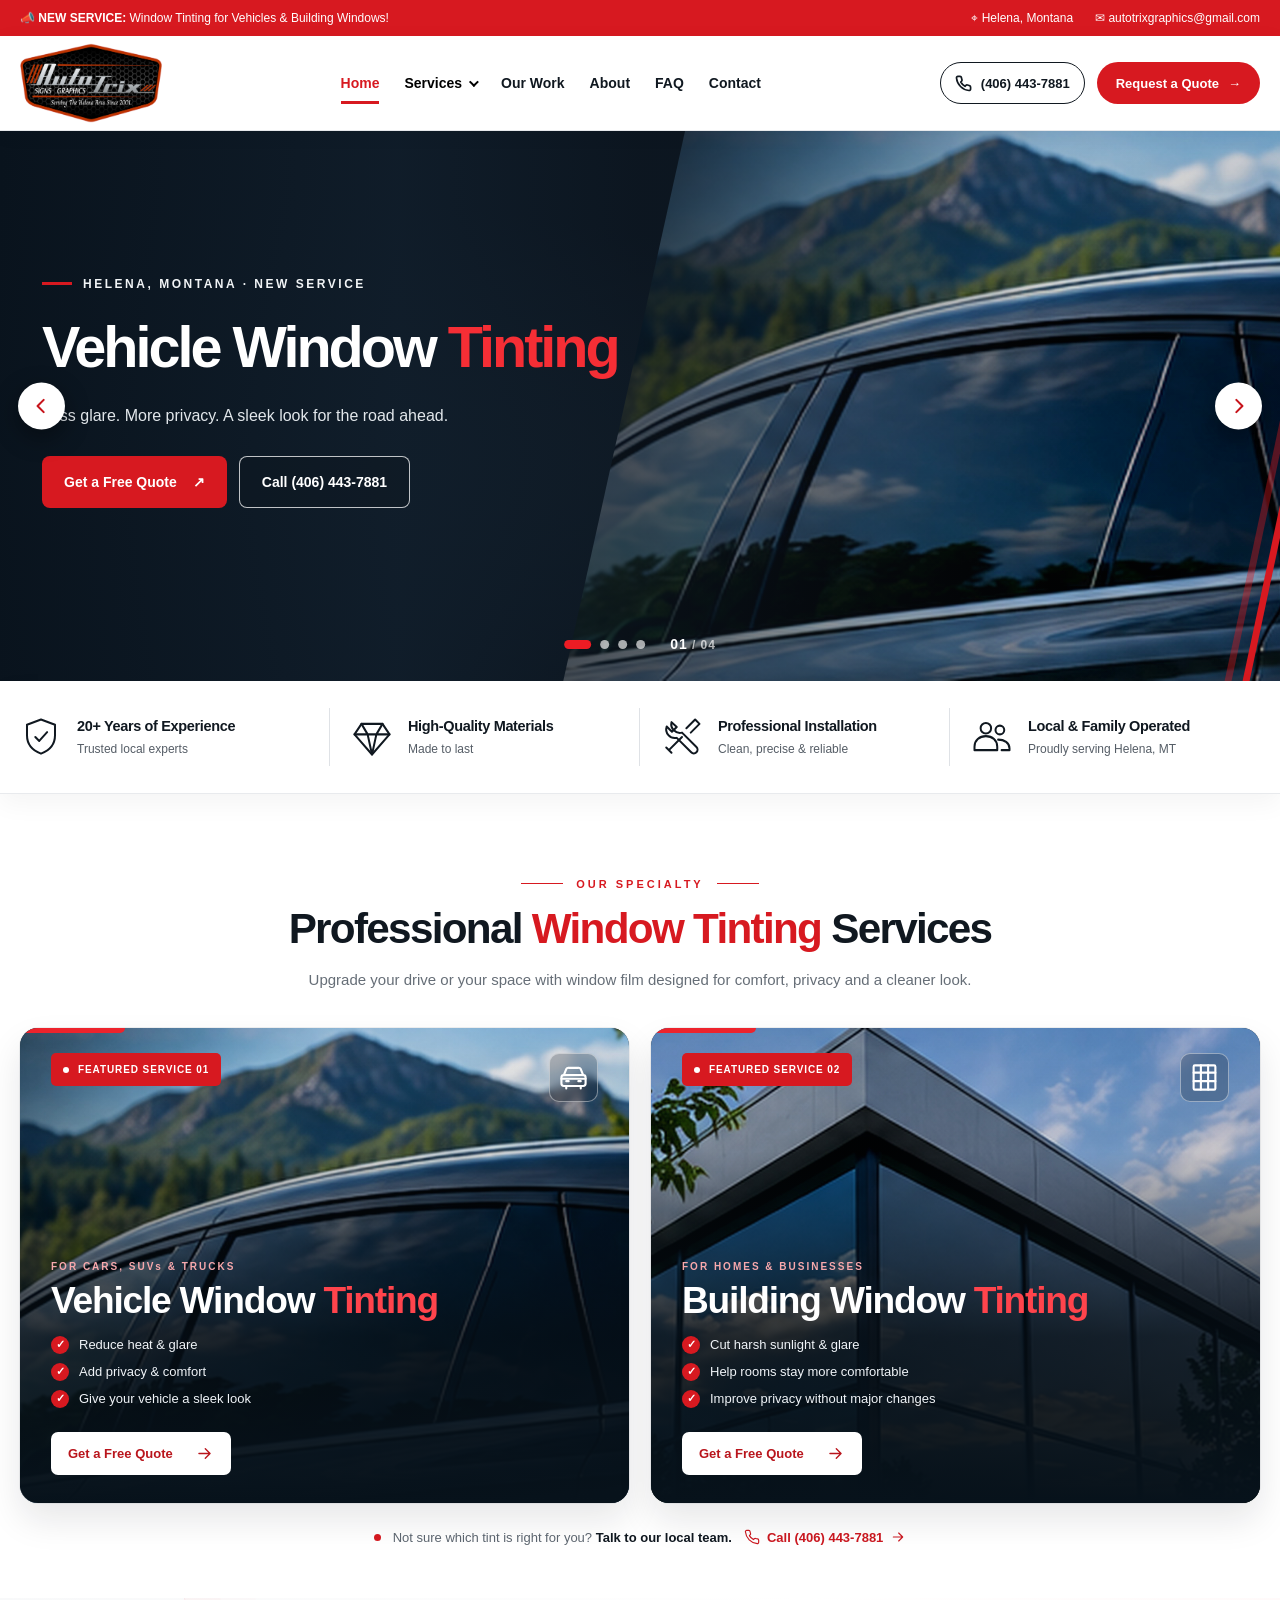
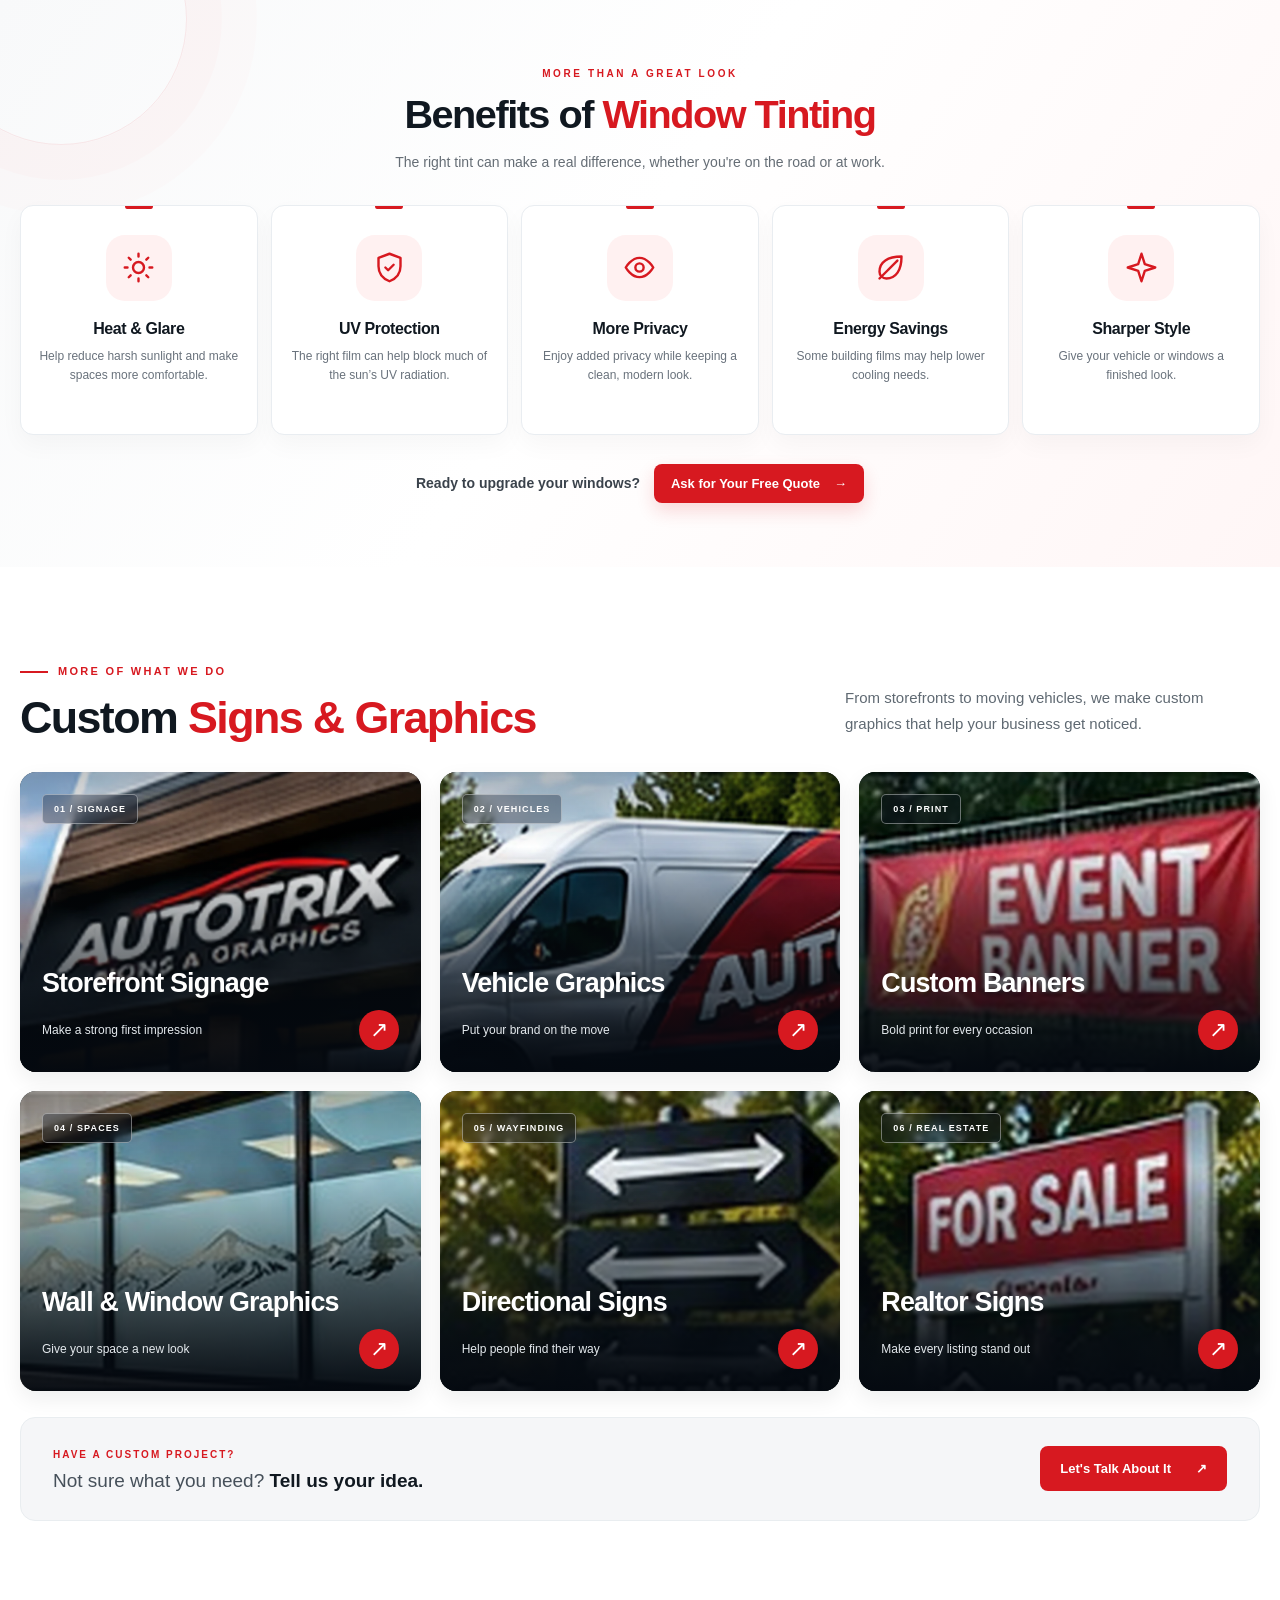
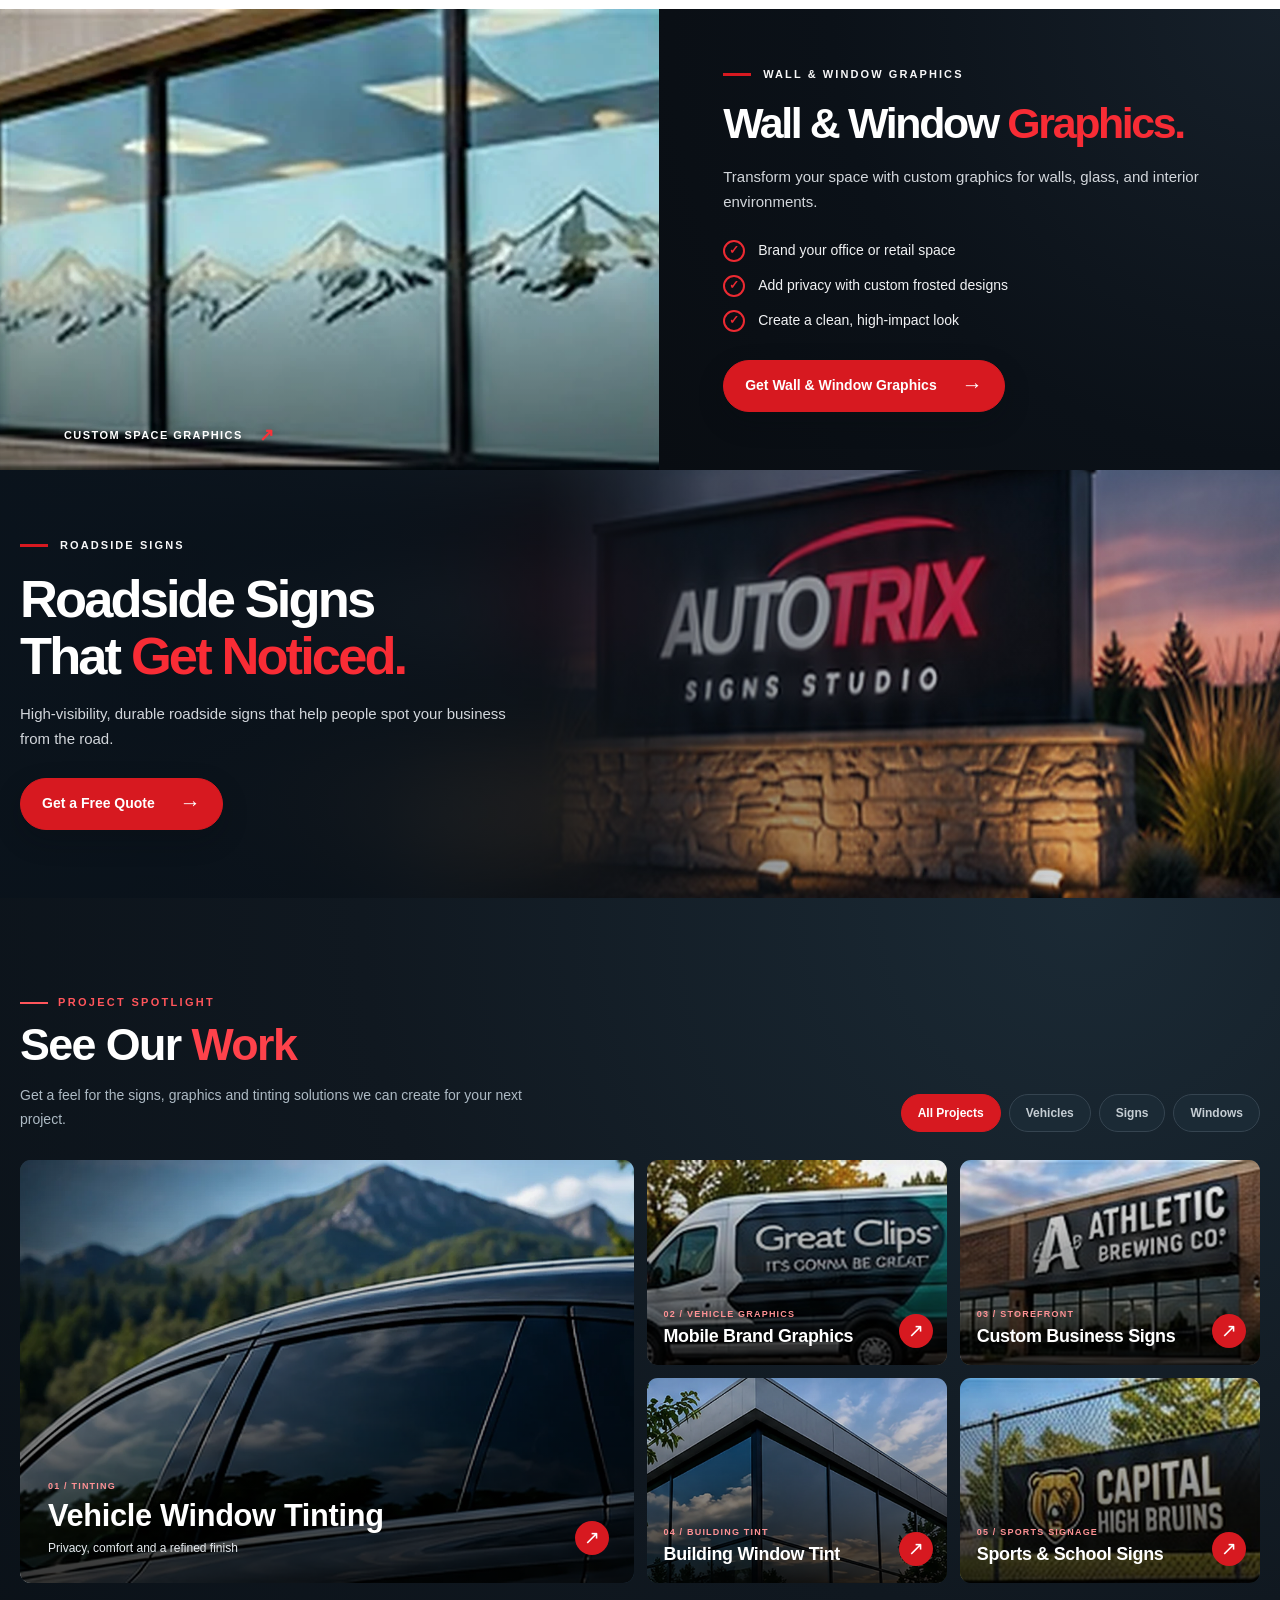
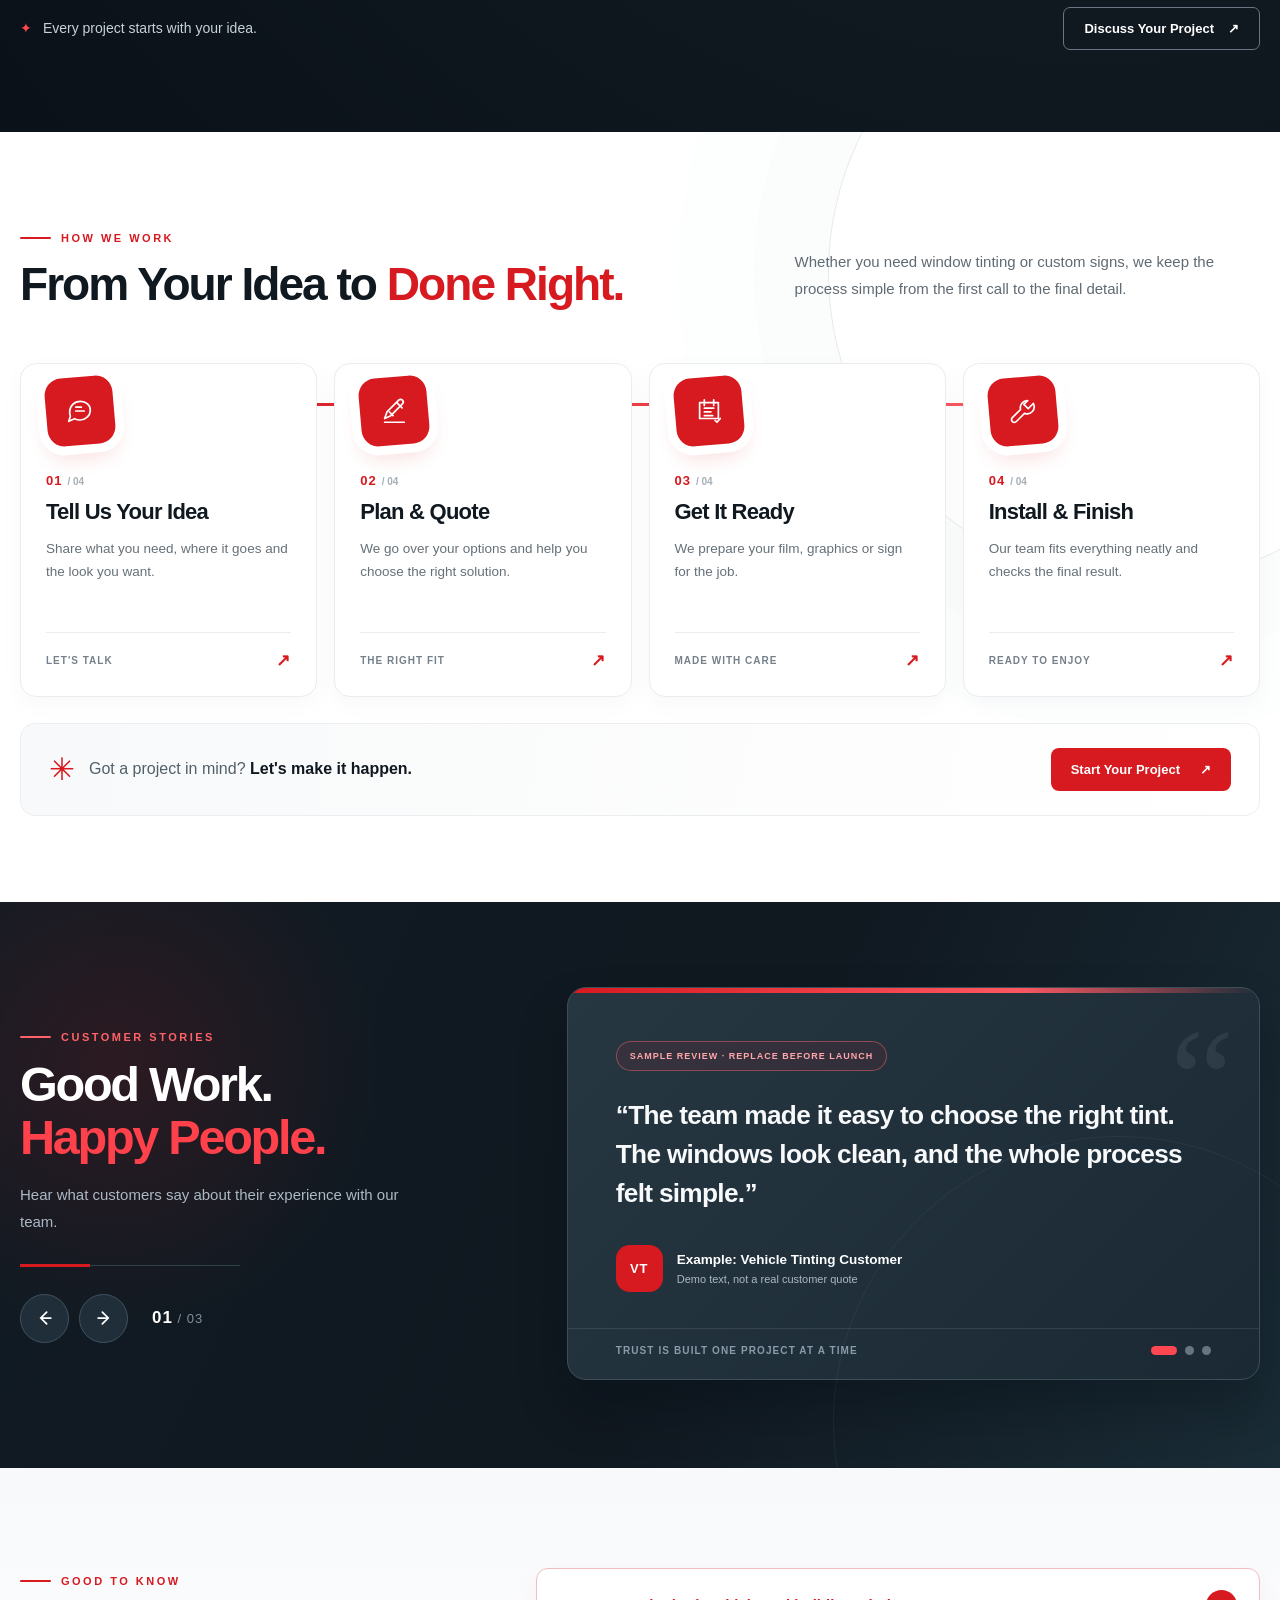
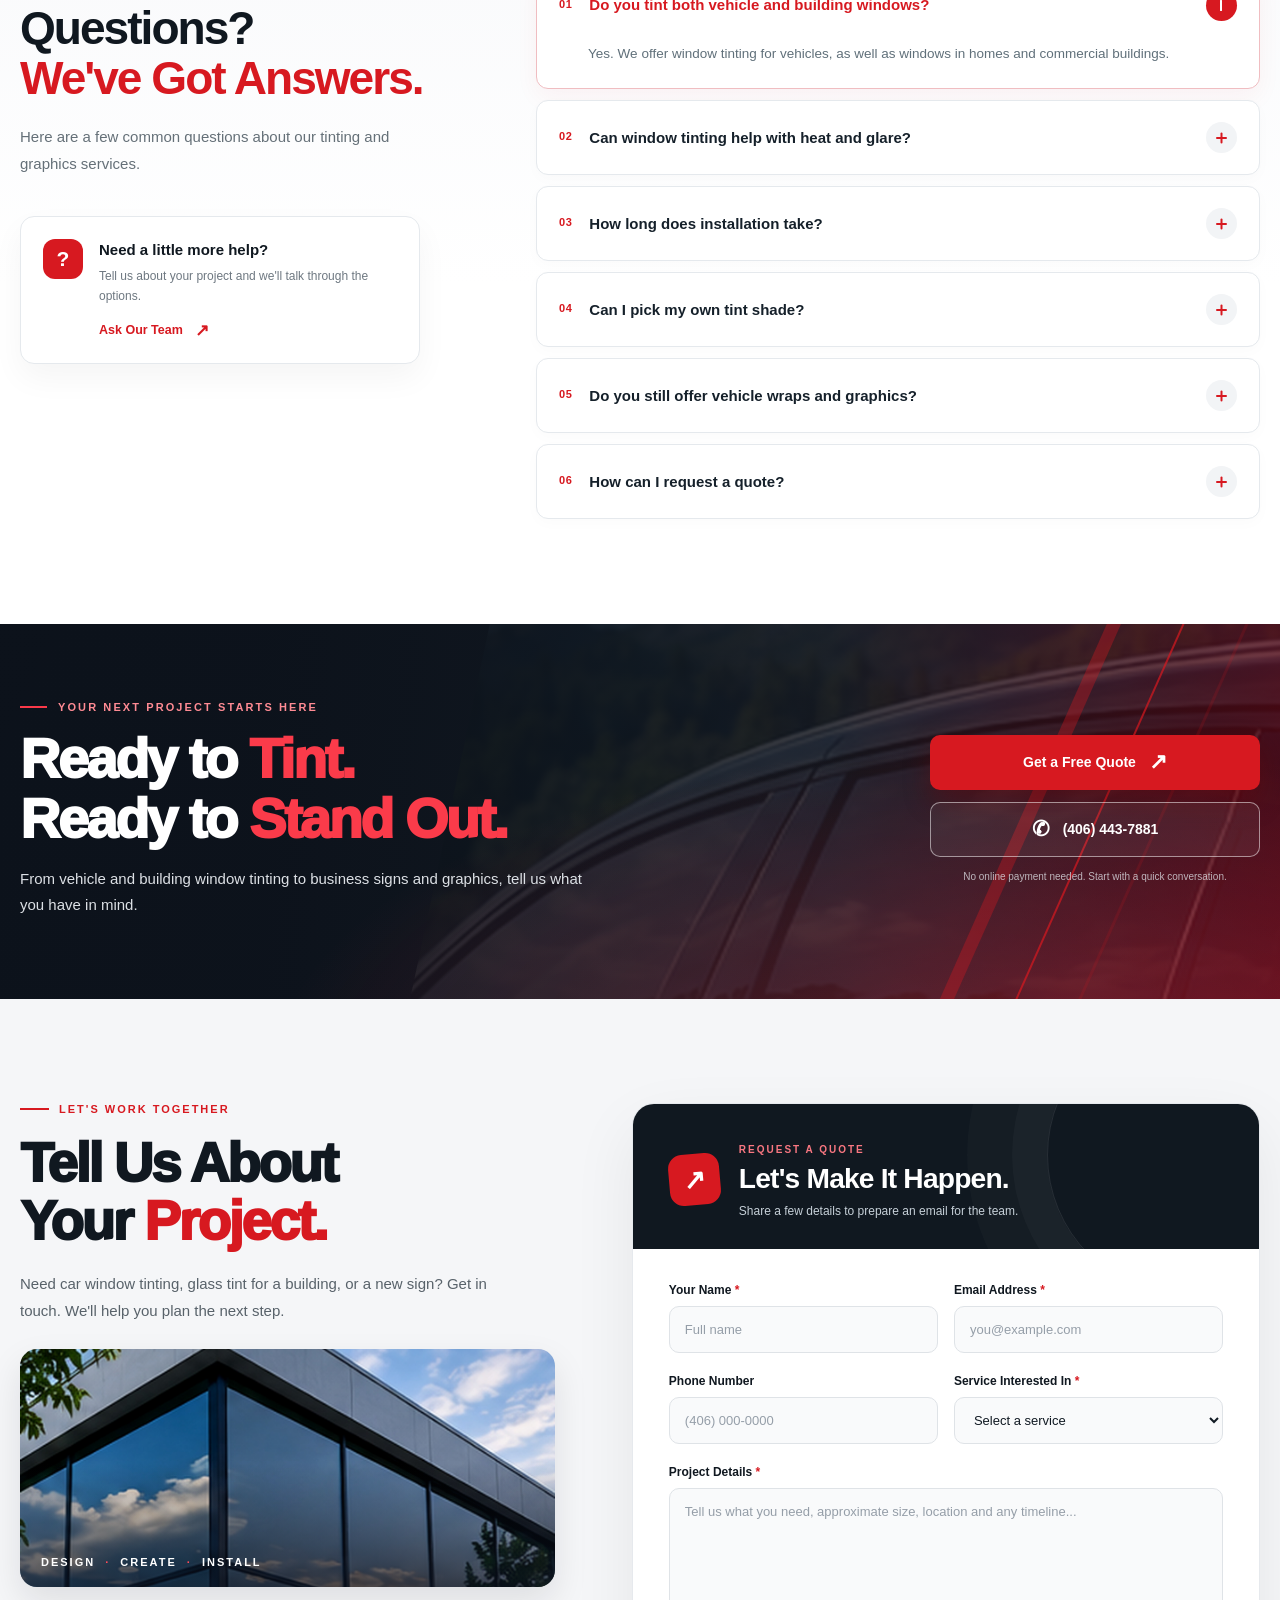
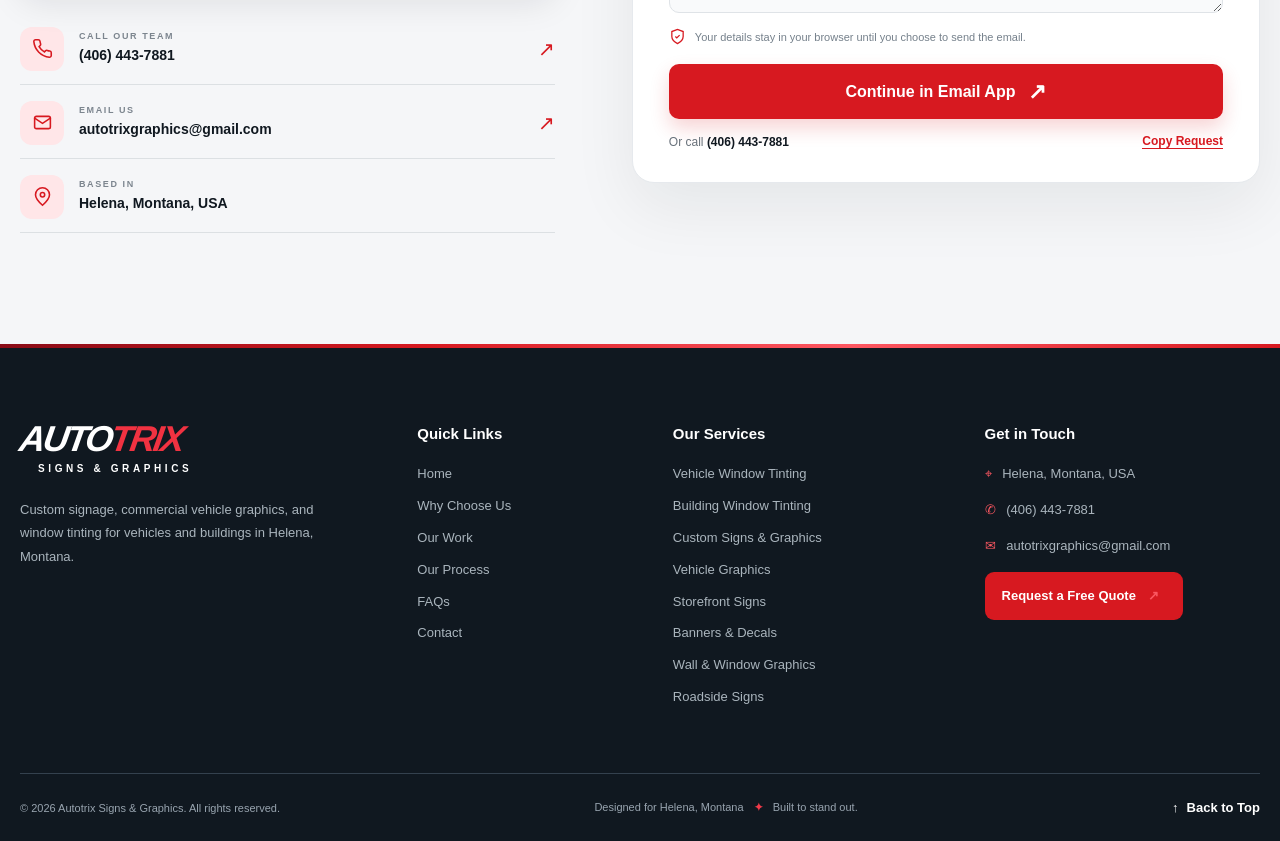
==== index.html @ c0dd153e "first commit" ====
<!doctype html>
<html lang="en">
<head>
  <meta charset="UTF-8" />
  <meta name="viewport" content="width=device-width, initial-scale=1.0" />
  <meta name="description" content="Autotrix Signs & Graphics: Window tinting, signs and vehicle graphics in Helena, Montana." />
  <title>Autotrix Signs & Graphics | Window Tinting & Signs</title>
  <link rel="stylesheet" href="style.css" />
  <script src="script.js" defer></script>
</head>
<body>
  <!-- STEP 1: Announcement bar -->
  <div class="atx-announcement">
    <div class="atx-container atx-announcement-inner">
      <p><span aria-hidden="true">📣</span> <strong>NEW SERVICE:</strong> Window Tinting for Vehicles & Building Windows!</p>
      <div class="atx-top-details">
        <span>⌖ Helena, Montana</span>
        <a href="mailto:autotrixgraphics@gmail.com">✉ autotrixgraphics@gmail.com</a>
      </div>
    </div>
  </div>

  <!-- STEP 1: Site header -->
  <header class="atx-header">
    <div class="atx-container atx-header-inner">
      <!-- <a class="atx-logo" href="#home" aria-label="Autotrix home"> -->
        <!-- Replace this text logo with the original logo image later -->
         <a class="atx-logo" href="#home" aria-label="Autotrix Signs & Graphics, home">
    <img
        class="atx-logo-img"
        src="assets/autotrix-original-logo.png"
        alt="Autotrix Signs & Graphics"
        width="760"
        height="429"
    />
</a>
        <!-- <span class="atx-logo-name">AUTO<span>TRIX</span></span>
        <span class="atx-logo-subtitle">SIGNS &amp; GRAPHICS</span> -->
      <!-- </a> -->

      <nav class="atx-nav" id="atx-nav" aria-label="Main navigation">
        <a class="atx-nav-link is-current" href="#home" aria-current="page">Home</a>

        <div class="atx-dropdown">
          <button class="atx-nav-link atx-services-toggle" type="button"
                  aria-expanded="false" aria-controls="atx-services-menu">
            Services <span class="atx-chevron" aria-hidden="true"></span>
          </button>
          <div class="atx-services-menu" id="atx-services-menu">
            <a href="#vehicle-tinting">Vehicle Window Tinting</a>
            <a href="#building-tinting">Building Window Tinting</a>
            <a href="#other-services">Signs &amp; Graphics</a>
            <a href="#wall-window-graphics">Wall &amp; Window Graphics</a>
            <a href="#roadside-signs">Roadside Signs</a>
          </div>
        </div>

        <a class="atx-nav-link" href="#work">Our Work</a>
        <a class="atx-nav-link" href="#about">About</a>
        <a class="atx-nav-link" href="#faq">FAQ</a>
        <a class="atx-nav-link" href="#contact">Contact</a>

        <a class="atx-mobile-quote" href="#contact">Request a Quote <span aria-hidden="true">→</span></a>
      </nav>

      <div class="atx-header-actions">
        <a class="atx-call" href="tel:+14064437881" aria-label="Call Autotrix at 406-443-7881">
          <svg width="17" height="17" viewBox="0 0 24 24" fill="none" stroke="currentColor" stroke-width="2.4" stroke-linecap="round" stroke-linejoin="round" aria-hidden="true"><path d="M22 16.9v3a2 2 0 0 1-2.2 2A19.7 19.7 0 0 1 2.1 4.2 2 2 0 0 1 4.1 2h3a2 2 0 0 1 2 1.7c.13.96.37 1.9.7 2.8a2 2 0 0 1-.45 2.11L8.1 9.9a16 16 0 0 0 6 6l1.3-1.25a2 2 0 0 1 2.1-.45c.9.33 1.84.57 2.8.7a2 2 0 0 1 1.7 2Z"/></svg>
          <span>(406) 443-7881</span>
        </a>
        <a class="atx-quote" href="#contact">Request a Quote <span aria-hidden="true">→</span></a>
        <button class="atx-menu-toggle" type="button" aria-label="Open menu"
                aria-controls="atx-nav" aria-expanded="false">
          <span></span><span></span><span></span>
        </button>
      </div>
    </div>
  </header>

  <main id="home">
  <!-- STEP 2: Paste this section INSIDE <main id="home"> in index.html. -->
  <section class="atx-hero" aria-roledescription="carousel" aria-label="Featured Autotrix services" tabindex="0">
    <div class="atx-hero-track">
      <!-- Slide 1: Vehicle Window Tinting -->
      <article class="atx-hero-slide is-active" aria-roledescription="slide" aria-label="1 of 4" data-slide="0">
        <div class="atx-hero-visual">
          <img src="assets/vehicle-tint.jpg" alt="" fetchpriority="high" />
        </div>
        <div class="atx-container atx-hero-inner">
          <div class="atx-hero-content">
            <span class="atx-hero-eyebrow"><span class="atx-hero-line"></span> HELENA, MONTANA · NEW SERVICE</span>
            <h1>Vehicle Window <span>Tinting</span></h1>
            <p>Less glare. More privacy. A sleek look for the road ahead.</p>
            <div class="atx-hero-actions">
              <a class="atx-hero-primary" href="#contact" data-quote-service="Vehicle Window Tinting">Get a Free Quote <span aria-hidden="true">↗</span></a>
              <a class="atx-hero-secondary" href="tel:+14064437881">Call (406) 443-7881</a>
            </div>
          </div>
        </div>
      </article>
  
      <!-- Slide 2: Building Window Tinting -->
      <article class="atx-hero-slide" aria-roledescription="slide" aria-label="2 of 4" data-slide="1" aria-hidden="true" inert>
        <div class="atx-hero-visual">
          <img src="assets/building-tint.jpg" alt="" loading="lazy" />
        </div>
        <div class="atx-container atx-hero-inner">
          <div class="atx-hero-content">
            <span class="atx-hero-eyebrow"><span class="atx-hero-line"></span> FOR HOMES &amp; BUSINESSES</span>
            <h2>Building Window <span>Tinting</span></h2>
            <p>Cut harsh sunlight, improve comfort and enjoy added privacy.</p>
            <div class="atx-hero-actions">
              <a class="atx-hero-primary" href="#contact" data-quote-service="Building Window Tinting">Get a Free Quote <span aria-hidden="true">↗</span></a>
              <a class="atx-hero-secondary" href="tel:+14064437881">Call (406) 443-7881</a>
            </div>
          </div>
        </div>
      </article>
  
      <!-- Slide 3: Storefront Signs -->
      <article class="atx-hero-slide" aria-roledescription="slide" aria-label="3 of 4" data-slide="2" aria-hidden="true" inert>
        <div class="atx-hero-visual">
          <img src="assets/storefront-signs.jpg" alt="" loading="lazy" />
        </div>
        <div class="atx-container atx-hero-inner">
          <div class="atx-hero-content">
            <span class="atx-hero-eyebrow"><span class="atx-hero-line"></span> CUSTOM BUSINESS SIGNAGE</span>
            <h2>Signs That <span>Get Noticed</span></h2>
            <p>Make your storefront stand out with signs made for your business.</p>
            <div class="atx-hero-actions">
              <a class="atx-hero-primary" href="#contact" data-quote-service="Storefront Signs">Get a Free Quote <span aria-hidden="true">↗</span></a>
              <a class="atx-hero-secondary" href="tel:+14064437881">Call (406) 443-7881</a>
            </div>
          </div>
        </div>
      </article>
  
      <!-- Slide 4: Commercial Vehicle Graphics -->
      <article class="atx-hero-slide" aria-roledescription="slide" aria-label="4 of 4" data-slide="3" aria-hidden="true" inert>
        <div class="atx-hero-visual">
          <img src="assets/vehicle-graphics.jpg" alt="" loading="lazy" />
        </div>
        <div class="atx-container atx-hero-inner">
          <div class="atx-hero-content">
            <span class="atx-hero-eyebrow"><span class="atx-hero-line"></span> COMMERCIAL GRAPHICS &amp; WRAPS</span>
            <h2>Your Brand <span>On the Move</span></h2>
            <p>Turn vans, trucks and business fleets into moving advertisements.</p>
            <div class="atx-hero-actions">
              <a class="atx-hero-primary" href="#contact" data-quote-service="Commercial Vehicle Graphics">Get a Free Quote <span aria-hidden="true">↗</span></a>
              <a class="atx-hero-secondary" href="tel:+14064437881">Call (406) 443-7881</a>
            </div>
          </div>
        </div>
      </article>
    </div>
  
    <!-- Carousel controls -->
    <button class="atx-hero-arrow atx-hero-prev" type="button" aria-label="Previous service">
      <svg viewBox="0 0 24 24" width="21" height="21" fill="none" stroke="currentColor" stroke-width="2.4" stroke-linecap="round" stroke-linejoin="round" aria-hidden="true"><path d="m14.5 5-7 7 7 7"/></svg>
    </button>
    <button class="atx-hero-arrow atx-hero-next" type="button" aria-label="Next service">
      <svg viewBox="0 0 24 24" width="21" height="21" fill="none" stroke="currentColor" stroke-width="2.4" stroke-linecap="round" stroke-linejoin="round" aria-hidden="true"><path d="m9.5 5 7 7-7 7"/></svg>
    </button>
  
    <div class="atx-hero-bottom">
      <div class="atx-hero-dots" aria-label="Choose carousel slide">
        <button class="is-active" type="button" data-dot="0" aria-label="Show vehicle tinting" aria-current="true"></button>
        <button type="button" data-dot="1" aria-label="Show building tinting"></button>
        <button type="button" data-dot="2" aria-label="Show storefront signs"></button>
        <button type="button" data-dot="3" aria-label="Show vehicle graphics"></button>
      </div>
      <span class="atx-hero-count"><strong data-hero-current>01</strong> <span>/ 04</span></span>
    </div>
    <span class="atx-visually-hidden" aria-live="polite" data-hero-announcement></span>
  </section>

  <!-- STEP 3: TRUST HIGHLIGHTS. Add directly AFTER the hero section, inside <main>. -->
  <section class="atx-trust" id="about" aria-label="Why choose Autotrix">
    <div class="atx-container">
      <div class="atx-trust-grid">
        <!-- Highlight 1 -->
        <div class="atx-trust-item">
          <div class="atx-trust-icon" aria-hidden="true">
            <svg viewBox="0 0 48 48" fill="none" stroke="currentColor" stroke-width="2.3" stroke-linecap="round" stroke-linejoin="round">
              <path d="M24 4 40 10v12c0 10.4-6.6 17.5-16 21C14.6 39.5 8 32.4 8 22V10L24 4Z"/>
              <path d="m17.5 24 4.5 4.5 9-10"/>
            </svg>
          </div>
          <div class="atx-trust-copy">
            <h2>20+ Years of Experience</h2>
            <p>Trusted local experts</p>
          </div>
        </div>
  
        <!-- Highlight 2 -->
        <div class="atx-trust-item">
          <div class="atx-trust-icon" aria-hidden="true">
            <svg viewBox="0 0 48 48" fill="none" stroke="currentColor" stroke-width="2.3" stroke-linecap="round" stroke-linejoin="round">
              <path d="M12 9h24l8 12-20 23L4 21l8-12Z"/>
              <path d="M4 21h40M12 9l7 12 5 23 5-23 7-12M19 21h10"/>
            </svg>
          </div>
          <div class="atx-trust-copy">
            <h2>High-Quality Materials</h2>
            <p>Made to last</p>
          </div>
        </div>
  
        <!-- Highlight 3 -->
        <div class="atx-trust-item">
          <div class="atx-trust-icon" aria-hidden="true">
            <svg viewBox="0 0 48 48" fill="none" stroke="currentColor" stroke-width="2.3" stroke-linecap="round" stroke-linejoin="round">
              <path d="M12 7a10 10 0 0 0 12 12l16.5 16.5a4.2 4.2 0 0 1-6 6L18 25A10 10 0 0 1 6.5 12l6 6 5.5-5.5-6-5.5Z"/>
              <path d="m9 39 15-15M29 14l10-10 5 5-10 10M6 36l6 6"/>
            </svg>
          </div>
          <div class="atx-trust-copy">
            <h2>Professional Installation</h2>
            <p>Clean, precise &amp; reliable</p>
          </div>
        </div>
  
        <!-- Highlight 4 -->
        <div class="atx-trust-item">
          <div class="atx-trust-icon" aria-hidden="true">
            <svg viewBox="0 0 48 48" fill="none" stroke="currentColor" stroke-width="2.3" stroke-linecap="round" stroke-linejoin="round">
              <circle cx="17" cy="14" r="6"/>
              <circle cx="33" cy="16" r="5"/>
              <path d="M4 39v-4c0-7.2 5.6-12 13-12s13 4.8 13 12v4H4ZM31 27c7 0 13 3.6 13 10v2h-9"/>
            </svg>
          </div>
          <div class="atx-trust-copy">
            <h2>Local &amp; Family Operated</h2>
            <p>Proudly serving Helena, MT</p>
          </div>
        </div>
      </div>
    </div>
  </section>
<!-- STEP 4: Featured Window Tinting Services. Place AFTER the trust section, inside <main>. -->
<section class="atx-tint-services" id="window-tinting" aria-labelledby="atx-tint-heading">
  <div class="atx-container">
    <div class="atx-tint-intro atx-reveal">
      <span class="atx-tint-kicker"><span></span> OUR SPECIALTY <span></span></span>
      <h2 id="atx-tint-heading">Professional <em>Window Tinting</em> Services</h2>
      <p>Upgrade your drive or your space with window film designed for comfort, privacy and a cleaner look.</p>
    </div>

    <div class="atx-tint-grid">
      <article class="atx-tint-card atx-reveal" id="vehicle-tinting" style="--atx-delay:100ms">
        <img class="atx-tint-card-image" src="assets/vehicle-tint.jpg" alt="Dark tinted side windows of a modern car" loading="lazy" width="1577" height="700">
        <div class="atx-tint-card-overlay" aria-hidden="true"></div>
        <div class="atx-tint-card-content">
          <div class="atx-tint-card-top"><span class="atx-tint-tag"><span class="atx-tag-dot"></span> FEATURED SERVICE 01</span><span class="atx-tint-card-symbol"><svg width="29" height="29" viewBox="0 0 24 24" fill="none" stroke="currentColor" stroke-width="1.75" stroke-linecap="round" stroke-linejoin="round" aria-hidden="true"><path d="m4 10 2-5a2 2 0 0 1 2-1h8a2 2 0 0 1 2 1l2 5"/><rect x="2" y="10" width="20" height="9" rx="2"/><path d="M6 19v2m12-2v2M2 13h20m-16 2h2m8 0h2"/></svg></span></div>
          <div class="atx-tint-card-bottom">
            <p class="atx-tint-card-label">FOR CARS, SUVs &amp; TRUCKS</p>
            <h3>Vehicle Window <span>Tinting</span></h3>
            <ul class="atx-tint-checks">
              <li>Reduce heat &amp; glare</li><li>Add privacy &amp; comfort</li><li>Give your vehicle a sleek look</li>
            </ul>
            <a class="atx-tint-card-button" href="#contact" data-quote-service="Vehicle Window Tinting">Get a Free Quote <svg width="19" height="19" viewBox="0 0 24 24" fill="none" stroke="currentColor" stroke-width="1.75" stroke-linecap="round" stroke-linejoin="round" aria-hidden="true"><path d="M5 12h14m-6-6 6 6-6 6"/></svg></a>
          </div>
        </div>
      </article>

      <article class="atx-tint-card atx-reveal" id="building-tinting" style="--atx-delay:220ms">
        <img class="atx-tint-card-image" src="assets/building-tint.jpg" alt="Modern office building with reflective tinted glass windows" loading="lazy" width="1200" height="849">
        <div class="atx-tint-card-overlay" aria-hidden="true"></div>
        <div class="atx-tint-card-content">
          <div class="atx-tint-card-top"><span class="atx-tint-tag"><span class="atx-tag-dot"></span> FEATURED SERVICE 02</span><span class="atx-tint-card-symbol"><svg width="29" height="29" viewBox="0 0 24 24" fill="none" stroke="currentColor" stroke-width="1.75" stroke-linecap="round" stroke-linejoin="round" aria-hidden="true"><rect x="3" y="2" width="18" height="20" rx="1"/><path d="M9 2v20M15 2v20M3 8h18M3 15h18"/></svg></span></div>
          <div class="atx-tint-card-bottom">
            <p class="atx-tint-card-label">FOR HOMES &amp; BUSINESSES</p>
            <h3>Building Window <span>Tinting</span></h3>
            <ul class="atx-tint-checks">
              <li>Cut harsh sunlight &amp; glare</li><li>Help rooms stay more comfortable</li><li>Improve privacy without major changes</li>
            </ul>
            <a class="atx-tint-card-button" href="#contact" data-quote-service="Building Window Tinting">Get a Free Quote <svg width="19" height="19" viewBox="0 0 24 24" fill="none" stroke="currentColor" stroke-width="1.75" stroke-linecap="round" stroke-linejoin="round" aria-hidden="true"><path d="M5 12h14m-6-6 6 6-6 6"/></svg></a>
          </div>
        </div>
      </article>
    </div>

    <div class="atx-tint-help atx-reveal" style="--atx-delay:180ms">
      <span class="atx-tint-help-dot" aria-hidden="true"></span>
      <p>Not sure which tint is right for you? <strong>Talk to our local team.</strong></p>
      <a href="tel:+14064437881"><svg width="16" height="16" viewBox="0 0 24 24" fill="none" stroke="currentColor" stroke-width="1.75" stroke-linecap="round" stroke-linejoin="round" aria-hidden="true"><path d="M22 16.9v3a2 2 0 0 1-2.2 2A19.7 19.7 0 0 1 2.1 4.2 2 2 0 0 1 4.1 2h3a2 2 0 0 1 2 1.7c.13.96.37 1.9.7 2.8a2 2 0 0 1-.45 2.11L8.1 9.9a16 16 0 0 0 6 6l1.3-1.25a2 2 0 0 1 2.1-.45c.9.33 1.84.57 2.8.7a2 2 0 0 1 1.7 2Z"/></svg> Call (406) 443-7881 <svg width="16" height="16" viewBox="0 0 24 24" fill="none" stroke="currentColor" stroke-width="1.75" stroke-linecap="round" stroke-linejoin="round" aria-hidden="true"><path d="M5 12h14m-6-6 6 6-6 6"/></svg></a>
    </div>
  </div>
</section>

<!-- STEP 5: Window Tinting Benefits. Place directly AFTER step 4. -->
<section class="atx-tint-benefits" id="tint-benefits" aria-labelledby="atx-benefits-heading">
  <div class="atx-container">
    <div class="atx-benefits-title atx-reveal">
      <p class="atx-benefits-kicker">MORE THAN A GREAT LOOK</p>
      <h2 id="atx-benefits-heading">Benefits of <span>Window Tinting</span></h2>
      <p>The right tint can make a real difference, whether you're on the road or at work.</p>
    </div>
    <div class="atx-benefits-grid">
      <article class="atx-benefit-card atx-reveal" style="--atx-delay:0ms">
        <div class="atx-benefit-icon"><svg width="33" height="33" viewBox="0 0 24 24" fill="none" stroke="currentColor" stroke-width="1.75" stroke-linecap="round" stroke-linejoin="round" aria-hidden="true"><circle cx="12" cy="12" r="4"/><path d="M12 2v2m0 16v2M4.9 4.9l1.4 1.4m11.4 11.4 1.4 1.4M2 12h2m16 0h2M4.9 19.1l1.4-1.4M17.7 6.3l1.4-1.4"/></svg></div>
        <h3>Heat & Glare</h3>
        <p>Help reduce harsh sunlight and make spaces more comfortable.</p>
      </article>
      <article class="atx-benefit-card atx-reveal" style="--atx-delay:85ms">
        <div class="atx-benefit-icon"><svg width="33" height="33" viewBox="0 0 24 24" fill="none" stroke="currentColor" stroke-width="1.75" stroke-linecap="round" stroke-linejoin="round" aria-hidden="true"><path d="M12 2 20 5v6c0 5.6-3.3 9-8 11-4.7-2-8-5.4-8-11V5l8-3Z"/><path d="m9 12 2 2 4-4"/></svg></div>
        <h3>UV Protection</h3>
        <p>The right film can help block much of the sun’s UV radiation.</p>
      </article>
      <article class="atx-benefit-card atx-reveal" style="--atx-delay:170ms">
        <div class="atx-benefit-icon"><svg width="33" height="33" viewBox="0 0 24 24" fill="none" stroke="currentColor" stroke-width="1.75" stroke-linecap="round" stroke-linejoin="round" aria-hidden="true"><path d="M2 12s4-7 10-7 10 7 10 7-4 7-10 7S2 12 2 12Z"/><circle cx="12" cy="12" r="3"/></svg></div>
        <h3>More Privacy</h3>
        <p>Enjoy added privacy while keeping a clean, modern look.</p>
      </article>
      <article class="atx-benefit-card atx-reveal" style="--atx-delay:255ms">
        <div class="atx-benefit-icon"><svg width="33" height="33" viewBox="0 0 24 24" fill="none" stroke="currentColor" stroke-width="1.75" stroke-linecap="round" stroke-linejoin="round" aria-hidden="true"><path d="M20 4C10 4 4 8 4 15a5 5 0 0 0 5 5c7 0 11-6 11-16Z"/><path d="M4 20 17 7"/></svg></div>
        <h3>Energy Savings</h3>
        <p>Some building films may help lower cooling needs.</p>
      </article>
      <article class="atx-benefit-card atx-reveal" style="--atx-delay:340ms">
        <div class="atx-benefit-icon"><svg width="33" height="33" viewBox="0 0 24 24" fill="none" stroke="currentColor" stroke-width="1.75" stroke-linecap="round" stroke-linejoin="round" aria-hidden="true"><path d="m12 2 2.4 7.6L22 12l-7.6 2.4L12 22l-2.4-7.6L2 12l7.6-2.4L12 2Z"/></svg></div>
        <h3>Sharper Style</h3>
        <p>Give your vehicle or windows a finished look.</p>
      </article>
    </div>
    <div class="atx-benefits-bottom atx-reveal">
      <p>Ready to upgrade your windows?</p>
      <a href="#contact" data-quote-service="Vehicle Window Tinting">Ask for Your Free Quote <span aria-hidden="true">→</span></a>
    </div>
  </div>
</section>
  <!-- STEP 6: Signs & Graphics services. Insert AFTER the Tinting Benefits section. -->
<section class="atx-graphics" id="other-services" aria-labelledby="atx-graphics-title">
  <div class="atx-container">
    <div class="atx-graphics-heading atx-enter">
      <div>
        <span class="atx-section-eyebrow"><span></span> MORE OF WHAT WE DO</span>
        <h2 id="atx-graphics-title">Custom <span>Signs &amp; Graphics</span></h2>
      </div>
      <p>From storefronts to moving vehicles, we make custom graphics that help your business get noticed.</p>
    </div>
    <div class="atx-graphics-grid">
      <a class="atx-graphics-card atx-enter" style="--atx-stagger:40ms" href="#contact" data-quote-service="Storefront Signs" aria-label="Ask for a quote for Storefront Signage">
        <img src="assets/storefront.webp" alt="Custom outdoor sign on a business storefront" loading="lazy" width="960" height="660">
        <span class="atx-graphics-shade" aria-hidden="true"></span>
        <span class="atx-graphics-index">01 / SIGNAGE</span>
        <span class="atx-graphics-content"><span class="atx-graphics-title">Storefront <strong>Signage</strong></span><span class="atx-graphics-bottom"><span>Make a strong first impression</span><span class="atx-graphics-arrow" aria-hidden="true">↗</span></span></span>
      </a>
      <a class="atx-graphics-card atx-enter" style="--atx-stagger:100ms" href="#contact" data-quote-service="Commercial Vehicle Graphics" aria-label="Ask for a quote for Commercial Vehicle Graphics">
        <img src="assets/commercial-van.webp" alt="Branded commercial van with bold vehicle graphics" loading="lazy" width="960" height="660">
        <span class="atx-graphics-shade" aria-hidden="true"></span>
        <span class="atx-graphics-index">02 / VEHICLES</span>
        <span class="atx-graphics-content"><span class="atx-graphics-title">Vehicle <strong>Graphics</strong></span><span class="atx-graphics-bottom"><span>Put your brand on the move</span><span class="atx-graphics-arrow" aria-hidden="true">↗</span></span></span>
      </a>
      <a class="atx-graphics-card atx-enter" style="--atx-stagger:160ms" href="#contact" data-quote-service="Custom Banners" aria-label="Ask for a quote for Custom Banners">
        <img src="assets/event-banner.webp" alt="Outdoor event banner mounted on a fence" loading="lazy" width="960" height="660">
        <span class="atx-graphics-shade" aria-hidden="true"></span>
        <span class="atx-graphics-index">03 / PRINT</span>
        <span class="atx-graphics-content"><span class="atx-graphics-title">Custom <strong>Banners</strong></span><span class="atx-graphics-bottom"><span>Bold print for every occasion</span><span class="atx-graphics-arrow" aria-hidden="true">↗</span></span></span>
      </a>
      <a class="atx-graphics-card atx-enter" style="--atx-stagger:40ms" href="#contact" data-quote-service="Wall &amp; Window Graphics" aria-label="Ask for a quote for Wall and Window Graphics">
        <img src="assets/glass-branding.webp" alt="Decorative mountain graphics applied to office glass" loading="lazy" width="960" height="660">
        <span class="atx-graphics-shade" aria-hidden="true"></span>
        <span class="atx-graphics-index">04 / SPACES</span>
        <span class="atx-graphics-content"><span class="atx-graphics-title">Wall &amp; Window <strong>Graphics</strong></span><span class="atx-graphics-bottom"><span>Give your space a new look</span><span class="atx-graphics-arrow" aria-hidden="true">↗</span></span></span>
      </a>
      <a class="atx-graphics-card atx-enter" style="--atx-stagger:100ms" href="#contact" data-quote-service="Directional Signs" aria-label="Ask for a quote for Directional Signs">
        <img src="assets/directional-sign.webp" alt="Outdoor directional sign with arrows" loading="lazy" width="960" height="660">
        <span class="atx-graphics-shade" aria-hidden="true"></span>
        <span class="atx-graphics-index">05 / WAYFINDING</span>
        <span class="atx-graphics-content"><span class="atx-graphics-title">Directional <strong>Signs</strong></span><span class="atx-graphics-bottom"><span>Help people find their way</span><span class="atx-graphics-arrow" aria-hidden="true">↗</span></span></span>
      </a>
      <a class="atx-graphics-card atx-enter" style="--atx-stagger:160ms" href="#contact" data-quote-service="Realtor Signs" aria-label="Ask for a quote for Realtor Signs">
        <img src="assets/realtor-sign.webp" alt="For sale sign beside a property" loading="lazy" width="960" height="660">
        <span class="atx-graphics-shade" aria-hidden="true"></span>
        <span class="atx-graphics-index">06 / REAL ESTATE</span>
        <span class="atx-graphics-content"><span class="atx-graphics-title">Realtor <strong>Signs</strong></span><span class="atx-graphics-bottom"><span>Make every listing stand out</span><span class="atx-graphics-arrow" aria-hidden="true">↗</span></span></span>
      </a>
    </div>
    <div class="atx-graphics-cta atx-enter">
      <div><span class="atx-graphics-cta-label">HAVE A CUSTOM PROJECT?</span><p>Not sure what you need? <strong>Tell us your idea.</strong></p></div>
      <a href="#contact" data-quote-service="Other Signage / Graphics" class="atx-graphics-cta-link">Let's Talk About It <span aria-hidden="true">↗</span></a>
    </div>
  </div>
</section>

<!-- NEW: Reference-style Wall & Window Graphics + Roadside Signs. Insert after Signs & Graphics grid. -->
<section class="atx-feature-wall" id="wall-window-graphics" aria-labelledby="atx-feature-wall-heading">
  <div class="atx-feature-wall-photo">
    <img src="assets/glass-branding.webp" alt="Office glass panels with decorative frosted window graphics" loading="lazy" width="960" height="660">
    <span class="atx-feature-photo-label">CUSTOM SPACE GRAPHICS <span aria-hidden="true">↗</span></span>
  </div>
  <div class="atx-feature-wall-panel">
    <div class="atx-feature-wall-copy atx-feature-reveal">
      <div class="atx-feature-eyebrow"><span></span> WALL &amp; WINDOW GRAPHICS</div>
      <h2 id="atx-feature-wall-heading">Wall &amp; Window <em>Graphics.</em></h2>
      <p class="atx-feature-lead">Transform your space with custom graphics for walls, glass, and interior environments.</p>
      <ul class="atx-feature-checks">
        <li><span aria-hidden="true">✓</span> Brand your office or retail space</li>
        <li><span aria-hidden="true">✓</span> Add privacy with custom frosted designs</li>
        <li><span aria-hidden="true">✓</span> Create a clean, high-impact look</li>
      </ul>
      <a href="#contact" class="atx-feature-btn" data-quote-service="Wall &amp; Window Graphics">Get Wall &amp; Window Graphics <span aria-hidden="true">→</span></a>
    </div>
  </div>
</section>

<section class="atx-feature-road" id="roadside-signs" aria-labelledby="atx-feature-road-heading">
  <div class="atx-feature-road-backdrop" aria-hidden="true"></div>
  <div class="atx-container atx-feature-road-inner">
    <div class="atx-feature-road-copy atx-feature-reveal">
      <div class="atx-feature-eyebrow"><span></span> ROADSIDE SIGNS</div>
      <h2 id="atx-feature-road-heading">Roadside Signs<br>That <em>Get Noticed.</em></h2>
      <p class="atx-feature-lead">High-visibility, durable roadside signs that help people spot your business from the road.</p>
      <a href="#contact" class="atx-feature-btn" data-quote-service="Roadside Signs">Get a Free Quote <span aria-hidden="true">→</span></a>
    </div>
  </div>
</section>

<!-- STEP 7: Portfolio gallery. Insert directly AFTER the services grid. -->
<section class="atx-portfolio" id="work" aria-labelledby="atx-portfolio-title">
  <div class="atx-container">
    <div class="atx-portfolio-head atx-enter">
      <div>
        <span class="atx-section-eyebrow"><span></span> PROJECT SPOTLIGHT</span>
        <h2 id="atx-portfolio-title">See Our <span>Work</span></h2>
        <p>Get a feel for the signs, graphics and tinting solutions we can create for your next project.</p>
      </div>
      <div class="atx-portfolio-filters" role="group" aria-label="Filter project examples">
        <button type="button" class="atx-filter is-selected" data-filter="all" aria-pressed="true">All Projects</button>
        <button type="button" class="atx-filter" data-filter="vehicles" aria-pressed="false">Vehicles</button>
        <button type="button" class="atx-filter" data-filter="signage" aria-pressed="false">Signs</button>
        <button type="button" class="atx-filter" data-filter="windows" aria-pressed="false">Windows</button>
      </div>
    </div>
    <div class="atx-portfolio-grid">
      <a class="atx-portfolio-card atx-portfolio-feature atx-enter" href="assets/gallery-tint.webp" data-gallery-open data-category="vehicles windows" data-name="Vehicle Window Tinting" data-type="TINTING / VEHICLES" style="--atx-stagger:60ms" aria-label="View example of vehicle window tinting larger">
        <img src="assets/gallery-tint.webp" alt="Close view of tinted windows on a dark SUV" loading="lazy" width="990" height="660">
        <span class="atx-portfolio-shade" aria-hidden="true"></span><span class="atx-portfolio-detail"><small>01 / TINTING</small><strong>Vehicle Window Tinting</strong><span>Privacy, comfort and a refined finish</span></span><span class="atx-portfolio-zoom" aria-hidden="true">↗</span>
      </a>
      <a class="atx-portfolio-card atx-enter" href="assets/gallery-van.webp" data-gallery-open data-category="vehicles" data-name="Commercial Vehicle Graphics" data-type="BRANDING / VEHICLES" style="--atx-stagger:100ms" aria-label="View commercial vehicle graphics example larger">
        <img src="assets/gallery-van.webp" alt="Commercial van with printed business branding" loading="lazy" width="990" height="660"><span class="atx-portfolio-shade" aria-hidden="true"></span><span class="atx-portfolio-detail"><small>02 / VEHICLE GRAPHICS</small><strong>Mobile Brand Graphics</strong></span><span class="atx-portfolio-zoom" aria-hidden="true">↗</span>
      </a>
      <a class="atx-portfolio-card atx-enter" href="assets/gallery-signshop.webp" data-gallery-open data-category="signage" data-name="Custom Storefront Signage" data-type="SIGNS / STOREFRONT" style="--atx-stagger:150ms" aria-label="View custom storefront signage example larger">
        <img src="assets/gallery-signshop.webp" alt="Exterior business sign fixed above a storefront" loading="lazy" width="990" height="660"><span class="atx-portfolio-shade" aria-hidden="true"></span><span class="atx-portfolio-detail"><small>03 / STOREFRONT</small><strong>Custom Business Signs</strong></span><span class="atx-portfolio-zoom" aria-hidden="true">↗</span>
      </a>
      <a class="atx-portfolio-card atx-enter" href="assets/gallery-building.webp" data-gallery-open data-category="windows" data-name="Building Window Tinting" data-type="TINTING / BUILDINGS" style="--atx-stagger:200ms" aria-label="View building window tinting example larger">
        <img src="assets/gallery-building.webp" alt="Commercial glass office building with tinted windows" loading="lazy" width="990" height="660"><span class="atx-portfolio-shade" aria-hidden="true"></span><span class="atx-portfolio-detail"><small>04 / BUILDING TINT</small><strong>Building Window Tint</strong></span><span class="atx-portfolio-zoom" aria-hidden="true">↗</span>
      </a>
      <a class="atx-portfolio-card atx-enter" href="assets/gallery-sports.webp" data-gallery-open data-category="signage" data-name="Sports & School Signs" data-type="SIGNS / SPORTS" style="--atx-stagger:250ms" aria-label="View outdoor business signage example larger">
        <img src="assets/gallery-sports.webp" alt="Custom printed school sports sign installed on outdoor fence" loading="lazy" width="990" height="660"><span class="atx-portfolio-shade" aria-hidden="true"></span><span class="atx-portfolio-detail"><small>05 / SPORTS SIGNAGE</small><strong>Sports &amp; School Signs</strong></span><span class="atx-portfolio-zoom" aria-hidden="true">↗</span>
      </a>
    </div>
    <div class="atx-portfolio-foot atx-enter">
      <p><span class="atx-portfolio-spark" aria-hidden="true">✦</span> Every project starts with your idea.</p>
      <a href="#contact" data-quote-service="Other Signage / Graphics">Discuss Your Project <span aria-hidden="true">↗</span></a>
    </div>
  </div>
</section>
<dialog class="atx-lightbox" id="atx-lightbox" aria-label="Project image preview">
  <div class="atx-lightbox-panel">
    <button type="button" class="atx-lightbox-close" data-lightbox-close aria-label="Close project preview">×</button>
    <div class="atx-lightbox-photo"><img data-lightbox-image src="" alt="" /></div>
    <div class="atx-lightbox-bottom"><div><small data-lightbox-type></small><h3 data-lightbox-title></h3></div><div class="atx-lightbox-actions"><button type="button" data-lightbox-prev aria-label="Previous project">←</button><button type="button" data-lightbox-next aria-label="Next project">→</button></div></div>
  </div>
</dialog>

<!-- STEP 8: OUR PROCESS / Place immediately after the Our Work gallery. -->
<section class="atx-process" id="process" aria-labelledby="atx-process-title">
  <div class="atx-container">
    <div class="atx-process-head atx-into-view">
      <div>
        <span class="atx-new-eyebrow"><i></i> HOW WE WORK</span>
        <h2 id="atx-process-title">From Your Idea to <span>Done Right.</span></h2>
      </div>
      <p>Whether you need window tinting or custom signs, we keep the process simple from the first call to the final detail.</p>
    </div>
    <div class="atx-process-steps" aria-label="Our four-step process">
      <div class="atx-process-progress" aria-hidden="true"><span></span></div>
      <article class="atx-process-card atx-into-view" style="--atx-new-delay:0ms">
        <div class="atx-process-medal"><svg viewBox="0 0 32 32" fill="none" stroke="currentColor" stroke-width="1.8" stroke-linecap="round" stroke-linejoin="round" aria-hidden="true"><path d="M27 15.1a10.8 10.8 0 0 1-11 10.5 12.5 12.5 0 0 1-5.8-1.4L4 27l1.7-5.5A10.3 10.3 0 0 1 5 17c0-6.4 5-11.2 11.4-11.2 6.1 0 10.6 4.1 10.6 9.3Z"/><path d="M11.5 16h9m-9-4.2h6"/></svg></div>
        <div class="atx-process-number">01 <span>/ 04</span></div>
        <h3>Tell Us Your Idea</h3>
        <p>Share what you need, where it goes and the look you want.</p>
        <span class="atx-process-mini">LET'S TALK <span aria-hidden="true">↗</span></span>
      </article>
      <article class="atx-process-card atx-into-view" style="--atx-new-delay:90ms">
        <div class="atx-process-medal"><svg viewBox="0 0 32 32" fill="none" stroke="currentColor" stroke-width="1.8" stroke-linecap="round" stroke-linejoin="round" aria-hidden="true"><path d="m6 24 2.5-7L21 4.5a2.8 2.8 0 0 1 4 4L12.6 21 6 24Z"/><path d="m19 7 5.6 5.6M6 28h21M11 17l4 4"/></svg></div>
        <div class="atx-process-number">02 <span>/ 04</span></div>
        <h3>Plan &amp; Quote</h3>
        <p>We go over your options and help you choose the right solution.</p>
        <span class="atx-process-mini">THE RIGHT FIT <span aria-hidden="true">↗</span></span>
      </article>
      <article class="atx-process-card atx-into-view" style="--atx-new-delay:180ms">
        <div class="atx-process-medal"><svg viewBox="0 0 32 32" fill="none" stroke="currentColor" stroke-width="1.8" stroke-linecap="round" stroke-linejoin="round" aria-hidden="true"><path d="M6 7h20v17H6zM11 4v6M21 4v6M11 13h10M11 17h7M11 21h9"/><path d="m22.5 26 2 2 3.5-4"/></svg></div>
        <div class="atx-process-number">03 <span>/ 04</span></div>
        <h3>Get It Ready</h3>
        <p>We prepare your film, graphics or sign for the job.</p>
        <span class="atx-process-mini">MADE WITH CARE <span aria-hidden="true">↗</span></span>
      </article>
      <article class="atx-process-card atx-into-view" style="--atx-new-delay:270ms">
        <div class="atx-process-medal"><svg viewBox="0 0 32 32" fill="none" stroke="currentColor" stroke-width="1.8" stroke-linecap="round" stroke-linejoin="round" aria-hidden="true"><path d="M21 5a7.5 7.5 0 0 0-7.6 9.4L4.6 23a3 3 0 1 0 4.3 4.2l8.7-8.7A7.5 7.5 0 0 0 27 8l-5.5 5.5-4.6-4.6L21 5Z"/></svg></div>
        <div class="atx-process-number">04 <span>/ 04</span></div>
        <h3>Install &amp; Finish</h3>
        <p>Our team fits everything neatly and checks the final result.</p>
        <span class="atx-process-mini">READY TO ENJOY <span aria-hidden="true">↗</span></span>
      </article>
    </div>
    <div class="atx-process-action atx-into-view">
      <div><span class="atx-process-action-mark" aria-hidden="true">✳</span><p>Got a project in mind? <strong>Let's make it happen.</strong></p></div>
      <a href="#contact" data-quote-service="Other Signage / Graphics" class="atx-process-btn">Start Your Project <span aria-hidden="true">↗</span></a>
    </div>
  </div>
</section>

<!-- STEP 9: TESTIMONIAL SLIDER. Demo reviews are marked as samples; replace with verified reviews. -->
<section class="atx-reviews" id="reviews" aria-labelledby="atx-reviews-title">
  <div class="atx-container atx-reviews-layout">
    <div class="atx-reviews-intro atx-into-view">
      <span class="atx-new-eyebrow"><i></i> CUSTOMER STORIES</span>
      <h2 id="atx-reviews-title">Good Work.<br><span>Happy People.</span></h2>
      <p>Hear what customers say about their experience with our team.</p>
      <div class="atx-reviews-rule" aria-hidden="true"><span></span></div>
      <div class="atx-reviews-nav" role="group" aria-label="Testimonial controls">
        <button class="atx-review-prev" type="button" aria-label="Previous sample review"><svg viewBox="0 0 24 24" width="20" height="20" fill="none" stroke="currentColor" stroke-width="2.1" stroke-linecap="round" aria-hidden="true"><path d="m14 5-7 7 7 7M7 12h12"/></svg></button>
        <button class="atx-review-next" type="button" aria-label="Next sample review"><svg viewBox="0 0 24 24" width="20" height="20" fill="none" stroke="currentColor" stroke-width="2.1" stroke-linecap="round" aria-hidden="true"><path d="m10 5 7 7-7 7M17 12H5"/></svg></button>
        <span class="atx-review-count"><strong data-review-count>01</strong> / 03</span>
      </div>
    </div>
    <div class="atx-review-showcase atx-into-view" aria-roledescription="carousel" aria-label="Sample testimonial carousel" tabindex="0">
      <span class="atx-review-decor" aria-hidden="true">“</span>
      <div class="atx-review-window">
        <div class="atx-review-track">
          <article class="atx-review-slide is-active" aria-roledescription="slide" aria-label="1 of 3: sample vehicle tinting feedback">
            <span class="atx-review-sample">SAMPLE REVIEW · REPLACE BEFORE LAUNCH</span>
            <div class="atx-review-quote">“The team made it easy to choose the right tint. The windows look clean, and the whole process felt simple.”</div>
            <div class="atx-review-author"><span class="atx-review-avatar" aria-hidden="true">VT</span><div><strong>Example: Vehicle Tinting Customer</strong><small>Demo text, not a real customer quote</small></div></div>
          </article>
          <article class="atx-review-slide" aria-roledescription="slide" aria-label="2 of 3: sample storefront sign feedback" aria-hidden="true" inert>
            <span class="atx-review-sample">SAMPLE REVIEW · REPLACE BEFORE LAUNCH</span>
            <div class="atx-review-quote">“We wanted a sign that people could spot from the street. The new storefront design looks sharp and easy to read.”</div>
            <div class="atx-review-author"><span class="atx-review-avatar" aria-hidden="true">SS</span><div><strong>Example: Storefront Sign Customer</strong><small>Demo text, not a real customer quote</small></div></div>
          </article>
          <article class="atx-review-slide" aria-roledescription="slide" aria-label="3 of 3: sample business graphics feedback" aria-hidden="true" inert>
            <span class="atx-review-sample">SAMPLE REVIEW · REPLACE BEFORE LAUNCH</span>
            <div class="atx-review-quote">“Our work van now has the look we wanted. The graphics are bold, and our business name is easy to spot.”</div>
            <div class="atx-review-author"><span class="atx-review-avatar" aria-hidden="true">VG</span><div><strong>Example: Vehicle Graphics Customer</strong><small>Demo text, not a real customer quote</small></div></div>
          </article>
        </div>
      </div>
      <div class="atx-review-bottom"><span>TRUST IS BUILT ONE PROJECT AT A TIME</span><div class="atx-review-dots" aria-label="Select a sample review"><button type="button" class="is-active" data-review-dot="0" aria-current="true" aria-label="Show sample review 1"></button><button type="button" data-review-dot="1" aria-label="Show sample review 2"></button><button type="button" data-review-dot="2" aria-label="Show sample review 3"></button></div></div>
      <span class="atx-visually-hidden" aria-live="polite" data-review-live></span>
    </div>
  </div>
</section>

<!-- STEP 10: FAQ accordion. Insert directly AFTER Reviews. -->
<section class="atx-faq" id="faq" aria-labelledby="atx-faq-title">
  <div class="atx-container atx-faq-layout">
    <div class="atx-faq-intro atx-into-view">
      <span class="atx-new-eyebrow"><i></i> GOOD TO KNOW</span>
      <h2 id="atx-faq-title">Questions?<br><span>We've Got Answers.</span></h2>
      <p>Here are a few common questions about our tinting and graphics services.</p>
      <div class="atx-faq-help"><span class="atx-faq-help-icon" aria-hidden="true">?</span><div><strong>Need a little more help?</strong><p>Tell us about your project and we'll talk through the options.</p><a href="mailto:autotrixgraphics@gmail.com?subject=Question%20for%20Autotrix">Ask Our Team <span aria-hidden="true">↗</span></a></div></div>
    </div>
    <div class="atx-faq-questions atx-into-view">
      <div class="atx-faq-item is-open">
        <h3><button type="button" class="atx-faq-trigger" id="atx-faq-q1" aria-expanded="true" aria-controls="atx-faq-a1"><span><small>01</small> Do you tint both vehicle and building windows?</span><span class="atx-faq-plus" aria-hidden="true"></span></button></h3>
        <div class="atx-faq-panel" id="atx-faq-a1" role="region" aria-labelledby="atx-faq-q1"><div class="atx-faq-panel-inner"><p>Yes. We offer window tinting for vehicles, as well as windows in homes and commercial buildings.</p></div></div>
      </div>
      <div class="atx-faq-item">
        <h3><button type="button" class="atx-faq-trigger" id="atx-faq-q2" aria-expanded="false" aria-controls="atx-faq-a2"><span><small>02</small> Can window tinting help with heat and glare?</span><span class="atx-faq-plus" aria-hidden="true"></span></button></h3>
        <div class="atx-faq-panel" id="atx-faq-a2" role="region" aria-labelledby="atx-faq-q2" aria-hidden="true" inert><div class="atx-faq-panel-inner"><p>Many window films can reduce glare and solar heat. The exact result depends on the film, the glass and where it's installed. Ask us which option fits your space or vehicle.</p></div></div>
      </div>
      <div class="atx-faq-item">
        <h3><button type="button" class="atx-faq-trigger" id="atx-faq-q3" aria-expanded="false" aria-controls="atx-faq-a3"><span><small>03</small> How long does installation take?</span><span class="atx-faq-plus" aria-hidden="true"></span></button></h3>
        <div class="atx-faq-panel" id="atx-faq-a3" role="region" aria-labelledby="atx-faq-q3" aria-hidden="true" inert><div class="atx-faq-panel-inner"><p>It depends on the size and type of project. Contact our team with a few details and we'll give you a clearer timeline.</p></div></div>
      </div>
      <div class="atx-faq-item">
        <h3><button type="button" class="atx-faq-trigger" id="atx-faq-q4" aria-expanded="false" aria-controls="atx-faq-a4"><span><small>04</small> Can I pick my own tint shade?</span><span class="atx-faq-plus" aria-hidden="true"></span></button></h3>
        <div class="atx-faq-panel" id="atx-faq-a4" role="region" aria-labelledby="atx-faq-q4" aria-hidden="true" inert><div class="atx-faq-panel-inner"><p>We can discuss the available film and shade options with you. Vehicle tinting must meet the rules that apply where you drive.</p></div></div>
      </div>
      <div class="atx-faq-item">
        <h3><button type="button" class="atx-faq-trigger" id="atx-faq-q5" aria-expanded="false" aria-controls="atx-faq-a5"><span><small>05</small> Do you still offer vehicle wraps and graphics?</span><span class="atx-faq-plus" aria-hidden="true"></span></button></h3>
        <div class="atx-faq-panel" id="atx-faq-a5" role="region" aria-labelledby="atx-faq-q5" aria-hidden="true" inert><div class="atx-faq-panel-inner"><p>Yes, we offer commercial vehicle graphics and wraps. We are not currently offering full colour-change vehicle wraps.</p></div></div>
      </div>
      <div class="atx-faq-item">
        <h3><button type="button" class="atx-faq-trigger" id="atx-faq-q6" aria-expanded="false" aria-controls="atx-faq-a6"><span><small>06</small> How can I request a quote?</span><span class="atx-faq-plus" aria-hidden="true"></span></button></h3>
        <div class="atx-faq-panel" id="atx-faq-a6" role="region" aria-labelledby="atx-faq-q6" aria-hidden="true" inert><div class="atx-faq-panel-inner"><p>Call <a href="tel:+14064437881">(406) 443-7881</a> or <a href="mailto:autotrixgraphics@gmail.com?subject=Request%20a%20Quote">email our team</a> with your service, location and a short project description.</p></div></div>
      </div>
    </div>
  </div>
</section>



<!-- STEP 11: STRONG QUOTE CTA / After FAQ -->
<section class="atx-final-cta" id="get-quote" aria-labelledby="atx-final-cta-heading">
  <div class="atx-final-cta-photo" aria-hidden="true"><img src="assets/vehicle-tint.jpg" alt="" loading="lazy"></div>
  <div class="atx-final-cta-stripes" aria-hidden="true"><i></i><i></i><i></i></div>
  <div class="atx-container atx-final-cta-inner">
    <div class="atx-final-cta-copy atx-finish-reveal">
      <p class="atx-final-kicker"><span></span> YOUR NEXT PROJECT STARTS HERE</p>
      <h2 id="atx-final-cta-heading">Ready to <em>Tint.</em><br>Ready to <em>Stand Out.</em></h2>
      <p>From vehicle and building window tinting to business signs and graphics, tell us what you have in mind.</p>
    </div>
    <div class="atx-final-cta-actions atx-finish-reveal" style="--atx-finish-delay:120ms">
      <a class="atx-final-cta-primary" href="#contact">Get a Free Quote <span aria-hidden="true">↗</span></a>
      <a class="atx-final-cta-phone" href="tel:+14064437881"><span aria-hidden="true">✆</span> (406) 443-7881</a>
      <small>No online payment needed. Start with a quick conversation.</small>
    </div>
  </div>
</section>
<!-- STEP 12: CONTACT + QUOTE REQUEST / After strong CTA -->
<section class="atx-final-contact" id="contact" aria-labelledby="atx-final-contact-heading">
  <div class="atx-container atx-final-contact-grid">
    <div class="atx-final-contact-story atx-finish-reveal">
      <span class="atx-final-section-tag"><i></i> LET'S WORK TOGETHER</span>
      <h2 id="atx-final-contact-heading">Tell Us About<br>Your <span>Project.</span></h2>
      <p class="atx-final-contact-lead">Need car window tinting, glass tint for a building, or a new sign? Get in touch. We'll help you plan the next step.</p>
      <div class="atx-final-contact-photo"><img src="assets/building-tint.jpg" alt="Glass office building with tinted windows" loading="lazy"><span class="atx-final-contact-photo-tag">DESIGN <b>·</b> CREATE <b>·</b> INSTALL</span></div>
      <div class="atx-final-contact-details">
        <a href="tel:+14064437881" class="atx-final-detail"><span class="atx-final-detail-icon" aria-hidden="true"><svg viewBox="0 0 24 24" fill="none" stroke="currentColor" stroke-width="1.8" stroke-linecap="round"><path d="M22 16.9v3a2 2 0 0 1-2.2 2A19.7 19.7 0 0 1 2.1 4.2 2 2 0 0 1 4.1 2h3a2 2 0 0 1 2 1.7c.14 1 .38 1.9.7 2.8a2 2 0 0 1-.45 2.1L8.1 9.9a16 16 0 0 0 6 6l1.3-1.25a2 2 0 0 1 2.1-.45c.9.33 1.8.57 2.8.7a2 2 0 0 1 1.7 2Z"/></svg></span><span><small>CALL OUR TEAM</small><strong>(406) 443-7881</strong></span><span class="atx-detail-arrow" aria-hidden="true">↗</span></a>
        <a href="mailto:autotrixgraphics@gmail.com" class="atx-final-detail"><span class="atx-final-detail-icon" aria-hidden="true"><svg viewBox="0 0 24 24" fill="none" stroke="currentColor" stroke-width="1.8" stroke-linecap="round"><rect x="3" y="5" width="18" height="14" rx="2"/><path d="m3 7 9 6 9-6"/></svg></span><span><small>EMAIL US</small><strong>autotrixgraphics@gmail.com</strong></span><span class="atx-detail-arrow" aria-hidden="true">↗</span></a>
        <div class="atx-final-detail atx-final-static"><span class="atx-final-detail-icon" aria-hidden="true"><svg viewBox="0 0 24 24" fill="none" stroke="currentColor" stroke-width="1.8" stroke-linecap="round"><path d="M20 10c0 5-8 12-8 12S4 15 4 10a8 8 0 1 1 16 0Z"/><circle cx="12" cy="10" r="2.5"/></svg></span><span><small>BASED IN</small><strong>Helena, Montana, USA</strong></span></div>
      </div>
    </div>
    <div class="atx-final-form-wrap atx-finish-reveal" style="--atx-finish-delay:110ms">
      <div class="atx-final-form-top"><span class="atx-final-form-bubble" aria-hidden="true">↗</span><div><span class="atx-final-form-label">REQUEST A QUOTE</span><h3>Let's Make It Happen.</h3><p>Share a few details to prepare an email for the team.</p></div></div>
      <form id="atx-quote-form" class="atx-final-form" novalidate>
        <div class="atx-final-field-row">
          <label class="atx-final-field" for="atx-name"><span>Your Name <b>*</b></span><input id="atx-name" name="name" type="text" placeholder="Full name" autocomplete="name" maxlength="90" required></label>
          <label class="atx-final-field" for="atx-email"><span>Email Address <b>*</b></span><input id="atx-email" name="email" type="email" placeholder="you@example.com" autocomplete="email" maxlength="120" required></label>
        </div>
        <div class="atx-final-field-row">
          <label class="atx-final-field" for="atx-phone"><span>Phone Number</span><input id="atx-phone" name="phone" type="tel" placeholder="(406) 000-0000" autocomplete="tel" maxlength="32"></label>
          <label class="atx-final-field" for="atx-service"><span>Service Interested In <b>*</b></span><select id="atx-service" name="service" required><option value="" selected disabled>Select a service</option><option>Vehicle Window Tinting</option><option>Building Window Tinting</option><option>Storefront Signs</option><option>Commercial Vehicle Graphics</option><option>Custom Banners</option><option>Wall &amp; Window Graphics</option><option>Roadside Signs</option><option>Directional Signs</option><option>Realtor Signs</option><option>Other Signage / Graphics</option></select></label>
        </div>
        <label class="atx-final-field" for="atx-message"><span>Project Details <b>*</b></span><textarea id="atx-message" name="message" rows="5" placeholder="Tell us what you need, approximate size, location and any timeline..." minlength="10" maxlength="2500" required></textarea></label>
        <p class="atx-final-form-note"><svg viewBox="0 0 24 24" fill="none" stroke="currentColor" stroke-width="1.8" aria-hidden="true"><path d="M12 22s8-4 8-10V5l-8-3-8 3v7c0 6 8 10 8 10Z"/><path d="m9 12 2 2 4-4"/></svg> Your details stay in your browser until you choose to send the email.</p>
        <button class="atx-final-form-submit" type="submit">Continue in Email App <span aria-hidden="true">↗</span></button>
        <div class="atx-final-form-footer"><span>Or call <a href="tel:+14064437881">(406) 443-7881</a></span><button type="button" class="atx-final-copy" id="atx-copy-quote">Copy Request</button></div>
        <p id="atx-form-status" class="atx-final-form-status" aria-live="polite" role="status"></p>
      </form>
    </div>
  </div>
</section>
</main>
<!-- STEP 13: FOOTER -->
<footer class="atx-final-footer" id="site-footer">
  <div class="atx-container">
    <div class="atx-final-footer-main">
      <div class="atx-final-footer-brand atx-finish-reveal">
        <a class="atx-final-footer-logo" href="#home" aria-label="Autotrix, back to top"><strong>AUTO<span>TRIX</span></strong><small>SIGNS &amp; GRAPHICS</small></a>
        <p>Custom signage, commercial vehicle graphics, and window tinting for vehicles and buildings in Helena, Montana.</p>
        <!-- Add official Facebook and Instagram links here once confirmed. -->
      </div>
      <div class="atx-final-footer-links atx-finish-reveal" style="--atx-finish-delay:70ms"><h3>Quick Links</h3><a href="#home">Home</a><a href="#about">Why Choose Us</a><a href="#work">Our Work</a><a href="#process">Our Process</a><a href="#faq">FAQs</a><a href="#contact">Contact</a></div>
      <div class="atx-final-footer-links atx-finish-reveal" style="--atx-finish-delay:140ms"><h3>Our Services</h3><a href="#vehicle-tinting">Vehicle Window Tinting</a><a href="#building-tinting">Building Window Tinting</a><a href="#other-services">Custom Signs &amp; Graphics</a><a href="#other-services">Vehicle Graphics</a><a href="#other-services">Storefront Signs</a><a href="#other-services">Banners &amp; Decals</a><a href="#wall-window-graphics">Wall &amp; Window Graphics</a><a href="#roadside-signs">Roadside Signs</a></div>
      <div class="atx-final-footer-reach atx-finish-reveal" style="--atx-finish-delay:210ms"><h3>Get in Touch</h3><p><span aria-hidden="true">⌖</span> Helena, Montana, USA</p><a href="tel:+14064437881"><span aria-hidden="true">✆</span> (406) 443-7881</a><a href="mailto:autotrixgraphics@gmail.com"><span aria-hidden="true">✉</span> autotrixgraphics@gmail.com</a><a class="atx-final-footer-quote" href="#contact">Request a Free Quote <span aria-hidden="true">↗</span></a></div>
    </div>
    <div class="atx-final-footer-bottom"><p>© <span id="atx-current-year">2026</span> Autotrix Signs &amp; Graphics. All rights reserved.</p><span>Designed for Helena, Montana <b aria-hidden="true">✦</b> Built to stand out.</span><a href="#home" class="atx-final-backtop" aria-label="Back to top">↑ <span>Back to Top</span></a></div>
  </div>
</footer>
</body>
</html>
---- style.css ----
:root {
  --atx-red: #d71920;
  --atx-dark: #101820;
  --atx-gray: #555;
  --atx-white: #fff;
  --atx-border: #e6e8eb;
}
* { box-sizing: border-box; }
html { scroll-behavior: smooth; }
body { margin: 0; color: var(--atx-dark); background: #fff; font-family: Arial, Helvetica, sans-serif; }
a { text-decoration: none; color: inherit; }
button { font: inherit; }
.atx-container { width: min(100% - 40px, 1280px); margin-inline: auto; }

/* Top red announcement bar */
.atx-announcement { background: var(--atx-red); color: #fff; font-size: 12px; }
.atx-announcement-inner { min-height: 36px; display: flex; align-items: center; justify-content: space-between; gap: 20px; }
.atx-announcement p { margin: 0; line-height: 1.4; }
.atx-top-details { display: flex; gap: 22px; align-items: center; white-space: nowrap; }
.atx-top-details a:hover { text-decoration: underline; }

/* Sticky white header */
.atx-header { position: sticky; top: 0; z-index: 1000; background: #fff; border-bottom: 1px solid var(--atx-border); box-shadow: 0 4px 20px #1018200c; }
.atx-header-inner { min-height: 82px; display: flex; justify-content: space-between; align-items: center; gap: 24px; }
.atx-logo { display: flex; flex-direction: column; align-items: center; flex-shrink: 0; line-height: 1; transform: skew(-8deg); }
.atx-logo-name { font-size: 28px; font-weight: 950; letter-spacing: -2.4px; font-style: italic; }
.atx-logo-name span { color: var(--atx-red); }
.atx-logo-subtitle { font-size: 9px; font-weight: 800; letter-spacing: 3px; margin-top: 5px; }
.atx-nav { display: flex; align-items: center; gap: 25px; }
.atx-nav-link { position: relative; display: inline-flex; align-items: center; gap: 7px; padding: 32px 0; background: transparent; border: 0; font-size: 14px; font-weight: 700; white-space: nowrap; cursor: pointer; }
.atx-nav-link:hover, .atx-nav-link:focus-visible, .atx-nav-link.is-current { color: var(--atx-red); }
.atx-nav-link.is-current::after { content: ""; position: absolute; height: 3px; background: var(--atx-red); bottom: 19px; left: 0; right: 0; }
.atx-chevron { width: 7px; height: 7px; border-right: 2px solid currentColor; border-bottom: 2px solid currentColor; transform: rotate(45deg) translateY(-2px); transition: transform .2s; }
.atx-dropdown.is-open .atx-chevron { transform: rotate(225deg) translateY(-1px); }
.atx-dropdown { position: relative; }
.atx-services-menu { position: absolute; left: -20px; top: calc(100% - 12px); width: 250px; padding: 8px; background: #fff; box-shadow: 0 14px 36px #10182021; border: 1px solid var(--atx-border); border-radius: 12px; display: none; }
.atx-dropdown.is-open .atx-services-menu { display: grid; }
.atx-services-menu a { padding: 13px 12px; font-size: 13px; font-weight: 600; border-radius: 8px; }
.atx-services-menu a:hover, .atx-services-menu a:focus-visible { background: #fff0f1; color: var(--atx-red); }
.atx-header-actions { display: flex; align-items: center; gap: 12px; flex-shrink: 0; }
.atx-call, .atx-quote, .atx-mobile-quote { min-height: 42px; display: inline-flex; align-items: center; justify-content: center; gap: 9px; border-radius: 50px; font-size: 13px; font-weight: 700; white-space: nowrap; transition: background-color .2s, transform .2s; }
.atx-call { padding: 0 14px; border: 1px solid var(--atx-dark); }
.atx-call:hover { background: #f1f3f5; }
.atx-quote, .atx-mobile-quote { padding: 0 19px; color: #fff; background: var(--atx-red); }
.atx-quote:hover, .atx-mobile-quote:hover { background: #ae1118; transform: translateY(-1px); }
.atx-menu-toggle, .atx-mobile-quote { display: none; }

/* Tablet and mobile navigation */
@media (max-width: 1100px) {
  .atx-container { width: min(100% - 32px, 1280px); }
  .atx-header-inner { min-height: 72px; }
  .atx-top-details { display: none; }
  .atx-nav { display: none; position: absolute; top: 100%; left: 0; width: 100%; background: #fff; border-bottom: 1px solid var(--atx-border); box-shadow: 0 15px 24px #1018201c; padding: 14px 20px 22px; max-height: calc(100dvh - 108px); overflow-y: auto; }
  .atx-nav.is-open { display: flex; flex-direction: column; align-items: stretch; gap: 0; }
  .atx-nav-link { width: 100%; padding: 15px 5px; justify-content: space-between; border-bottom: 1px solid #edf0f2; }
  .atx-nav-link.is-current::after { display: none; }
  .atx-dropdown { width: 100%; }
  .atx-services-menu { position: static; width: 100%; box-shadow: none; border: 0; border-radius: 0; padding: 4px 0 7px 15px; background: #fafafa; }
  .atx-mobile-quote { display: inline-flex; margin-top: 17px; width: 100%; border-radius: 8px; }
  .atx-menu-toggle { display: flex; width: 43px; height: 43px; flex-direction: column; align-items: center; justify-content: center; gap: 5px; border: 1px solid var(--atx-border); background: #fff; border-radius: 8px; cursor: pointer; }
  .atx-menu-toggle span { width: 20px; height: 2px; background: var(--atx-dark); transition: transform .2s, opacity .2s; }
  .atx-menu-toggle.is-open span:nth-child(1) { transform: translateY(7px) rotate(45deg); }
  .atx-menu-toggle.is-open span:nth-child(2) { opacity: 0; }
  .atx-menu-toggle.is-open span:nth-child(3) { transform: translateY(-7px) rotate(-45deg); }
}
@media (max-width: 600px) {
  .atx-announcement { font-size: 10.5px; }
  .atx-announcement-inner { min-height: 43px; justify-content: center; text-align: center; }
  .atx-header-inner { min-height: 66px; }
  .atx-logo-name { font-size: 23px; letter-spacing: -1.9px; }
  .atx-logo-subtitle { font-size: 7.5px; letter-spacing: 2.5px; }
  .atx-quote { display: none; }
  .atx-call { width: 42px; height: 42px; min-height: 42px; padding: 0; border-radius: 8px; }
  .atx-call span { display: none; }
  .atx-header-actions { gap: 8px; }
  .atx-nav { max-height: calc(100dvh - 109px); }
}
@media (prefers-reduced-motion: reduce) {
  html { scroll-behavior: auto; }
  *, *::before, *::after { transition-duration: 0.01ms !important; }
}


/* STEP 2: HERO CAROUSEL | Paste at the END of your existing style.css */
.atx-visually-hidden {
  position: absolute; width: 1px; height: 1px; overflow: hidden;
  clip: rect(0, 0, 0, 0); white-space: nowrap; clip-path: inset(50%);
}
.atx-hero {
  --atx-hero-red: #d71920;
  position: relative;
  isolation: isolate;
  overflow: hidden;
  height: clamp(510px, 43vw, 620px);
  min-height: 510px;
  color: #fff;
  background: #0b141d;
  outline-offset: -5px;
}
.atx-hero-track, .atx-hero-slide { position: absolute; inset: 0; }
.atx-hero-slide {
  display: flex;
  align-items: center;
  background: radial-gradient(ellipse at 0 60%, #1b2e3c 0, #0b141d 60%);
  opacity: 0;
  visibility: hidden;
  pointer-events: none;
  transform: scale(1.018);
  transition: opacity .65s ease, transform 1.3s ease, visibility .65s;
}
.atx-hero-slide.is-active {
  opacity: 1;
  visibility: visible;
  pointer-events: auto;
  transform: scale(1);
  z-index: 1;
}
.atx-hero-visual {
  position: absolute;
  inset: 0 0 0 44%;
  overflow: hidden;
  clip-path: polygon(17% 0, 100% 0, 100% 100%, 0 100%);
}
.atx-hero-visual img {
  display: block; width: 100%; height: 100%; object-fit: cover;
  object-position: center;
  filter: brightness(.90) saturate(1.12);
}
.atx-hero-slide::before {
  content: "";
  position: absolute; inset: 0;
  z-index: 1;
  background: linear-gradient(90deg, #09131dfa 0%, #101d2aec 31%, #0d1722aa 50%, #10182018 82%);
  pointer-events: none;
}
.atx-hero-slide::after {
  content: "";
  position: absolute; z-index: 2; right: 0; top: 0;
  width: 7px; height: 100%;
  background: var(--atx-hero-red);
  transform: skew(-12deg) translateX(28px);
  box-shadow: -18px 0 0 #d7192066;
  pointer-events: none;
}
.atx-hero-inner {
  position: relative; z-index: 3;
  width: min(100% - 40px, 1280px); height: 100%; margin-inline: auto;
  display: flex; align-items: center;
  padding-block: 52px 85px;
}
.atx-hero-content { max-width: 620px; padding-left: 22px; }
.atx-hero-eyebrow {
  display: inline-flex; align-items: center; gap: 11px;
  margin-bottom: 24px;
  color: #f1f4f6;
  font-size: 12px; font-weight: 800;
  letter-spacing: .21em;
  line-height: 1.4;
}
.atx-hero-line { width: 30px; height: 3px; background: var(--atx-hero-red); flex-shrink: 0; }
.atx-hero-content h1, .atx-hero-content h2 {
  margin: 0;
  max-width: 610px;
  font-size: clamp(46px, 4.5vw, 74px);
  line-height: 1.08;
  font-weight: 900;
  letter-spacing: -.052em;
  text-wrap: balance;
}
.atx-hero-content h1 span, .atx-hero-content h2 span { color: #f52e35; }
.atx-hero-content p {
  max-width: 480px; margin: 24px 0 27px;
  color: #e2e7eb;
  font-size: clamp(15px, 1.25vw, 18px);
  line-height: 1.65;
}
.atx-hero-actions { display: flex; flex-wrap: wrap; gap: 12px; }
.atx-hero-primary, .atx-hero-secondary {
  display: inline-flex; justify-content: center; align-items: center; gap: 16px;
  min-height: 52px;
  padding: 0 22px;
  border-radius: 8px;
  font-size: 14px; font-weight: 800;
  text-decoration: none;
  transition: background .2s ease, transform .2s ease, border-color .2s ease;
}
.atx-hero-primary { background: var(--atx-hero-red); color: #fff; }
.atx-hero-primary:hover, .atx-hero-primary:focus-visible { background: #ae1118; transform: translateY(-2px); }
.atx-hero-secondary { color: #fff; border: 1px solid #ffffffbd; background: #1018205c; }
.atx-hero-secondary:hover, .atx-hero-secondary:focus-visible { background: #fff; color: #101820; }
.atx-hero-arrow {
  position: absolute; z-index: 6; top: 50%; transform: translateY(-50%);
  display: inline-flex; align-items: center; justify-content: center;
  width: 47px; height: 47px; padding: 0;
  border: 0; border-radius: 50%;
  background: #fff; color: #c7151c; box-shadow: 0 8px 24px #0006;
  cursor: pointer; transition: transform .2s ease, background .2s ease;
}
.atx-hero-arrow:hover { background: #fff0f0; transform: translateY(-50%) scale(1.08); }
.atx-hero-prev { left: max(18px, calc((100vw - 1400px) / 2)); }
.atx-hero-next { right: max(18px, calc((100vw - 1400px) / 2)); }
.atx-hero-bottom {
  position: absolute; z-index: 6;
  left: 50%; bottom: 29px; transform: translateX(-50%);
  display: flex; align-items: center; gap: 25px;
}
.atx-hero-dots { display: flex; align-items: center; gap: 9px; }
.atx-hero-dots button {
  display: block; width: 9px; height: 9px; border: none; padding: 0;
  border-radius: 12px; background: #ffffffa6;
  cursor: pointer; transition: width .3s ease, background .3s ease;
}
.atx-hero-dots button.is-active { width: 27px; background: #ed1c24; }
.atx-hero-count { white-space: nowrap; font-size: 12px; letter-spacing: .08em; font-weight: 700; }
.atx-hero-count strong { font-size: 14px; }
.atx-hero-count span { color: #ffffffad; }
.atx-hero button:focus-visible, .atx-hero a:focus-visible { outline: 3px solid #fff; outline-offset: 3px; }

@media (max-width: 1100px) {
  .atx-hero-inner { width: min(100% - 32px, 1280px); }
  .atx-hero-content { padding-left: 36px; max-width: 540px; }
  .atx-hero-content h1, .atx-hero-content h2 { font-size: clamp(44px, 5vw, 64px); }
  .atx-hero-visual { left: 37%; }
  .atx-hero-arrow { width: 42px; height: 42px; }
}
@media (max-width: 700px) {
  .atx-hero { height: min(680px, calc(100svh - 109px)); min-height: 530px; }
  .atx-hero-slide { align-items: flex-end; }
  .atx-hero-visual { inset: 0; clip-path: none; }
  .atx-hero-visual img { object-position: 53% 40%; }
  .atx-hero-slide::before {
    background: linear-gradient(0deg, #07111dfc 0%, #07111df0 26%, #07111dd1 48%, #07111d24 95%);
  }
  .atx-hero-slide::after { display: none; }
  .atx-hero-inner { align-items: flex-end; padding-block: 45px 89px; }
  .atx-hero-content { max-width: 100%; padding: 0; }
  .atx-hero-eyebrow { font-size: 10px; letter-spacing: .12em; gap: 8px; margin-bottom: 14px; }
  .atx-hero-line { width: 22px; }
  .atx-hero-content h1, .atx-hero-content h2 { font-size: clamp(36px, 9.4vw, 54px); line-height: 1.09; }
  .atx-hero-content p { margin: 16px 0 20px; font-size: 14px; line-height: 1.55; }
  .atx-hero-actions { display: grid; grid-template-columns: 1fr; gap: 9px; }
  .atx-hero-primary, .atx-hero-secondary { width: 100%; min-height: 48px; border-radius: 7px; }
  .atx-hero-arrow { width: 39px; height: 39px; top: 43%; }
  .atx-hero-prev { left: 14px; }
  .atx-hero-next { right: 14px; }
  .atx-hero-bottom { bottom: 19px; }
}
@media (prefers-reduced-motion: reduce) {
  .atx-hero-slide { transition: none; transform: none; }
  .atx-hero-arrow, .atx-hero-dots button { transition: none; }
}

/* STEP 3: TRUST HIGHLIGHTS. Paste at the end of style.css. */
.atx-trust {
  background: #ffffff;
  border-bottom: 1px solid #e8eaed;
  box-shadow: 0 10px 24px rgba(16, 24, 32, 0.045);
  position: relative;
  z-index: 2;
}
.atx-trust-grid {
  display: grid;
  grid-template-columns: repeat(4, minmax(0, 1fr));
  align-items: center;
  min-height: 112px;
  padding-block: 20px;
}
.atx-trust-item {
  display: flex;
  align-items: center;
  gap: 15px;
  min-width: 0;
  padding: 8px 21px;
  border-right: 1px solid #dfe2e6;
}
.atx-trust-item:first-child { padding-left: 0; }
.atx-trust-item:last-child { border-right: 0; padding-right: 0; }
.atx-trust-icon {
  width: 42px;
  height: 42px;
  flex: 0 0 42px;
  color: #101820;
}
.atx-trust-icon svg { display: block; height: 100%; width: 100%; }
.atx-trust-copy { min-width: 0; }
.atx-trust-copy h2 {
  font-size: 14.5px;
  font-weight: 800;
  line-height: 1.3;
  letter-spacing: -0.35px;
  margin: 0 0 5px;
  color: #101820;
}
.atx-trust-copy p {
  font-size: 12px;
  line-height: 1.45;
  color: #555d66;
  margin: 0;
}
@media (max-width: 1120px) {
  .atx-trust-item { gap: 11px; padding-inline: 12px; }
  .atx-trust-icon { width: 36px; height: 36px; flex-basis: 36px; }
  .atx-trust-copy h2 { font-size: 13px; }
  .atx-trust-copy p { font-size: 11px; }
}
@media (max-width: 760px) {
  .atx-trust-grid {
    grid-template-columns: repeat(2, minmax(0, 1fr));
    padding-block: 9px;
    min-height: auto;
  }
  .atx-trust-item {
    min-height: 93px;
    padding: 14px 16px;
    gap: 10px;
  }
  .atx-trust-item:first-child { padding-left: 16px; }
  .atx-trust-item:nth-child(2) { border-right: 0; }
  .atx-trust-item:nth-child(-n + 2) { border-bottom: 1px solid #e9ebee; }
  .atx-trust-item:nth-child(3) { padding-left: 16px; }
  .atx-trust-item:last-child { padding-right: 16px; }
}
@media (max-width: 460px) {
  .atx-trust-item { flex-direction: column; text-align: center; gap: 7px; padding: 14px 8px; min-height: 126px; justify-content: center; }
  .atx-trust-item:first-child, .atx-trust-item:nth-child(3), .atx-trust-item:last-child { padding-inline: 8px; }
  .atx-trust-icon { width: 33px; height: 33px; flex: 0 0 33px; }
  .atx-trust-copy h2 { font-size: 12px; letter-spacing: -0.15px; margin-bottom: 3px; }
  .atx-trust-copy p { font-size: 10.5px; }
}


/* STEP 4: Premium window tinting service cards */
.atx-tint-services {
  padding: 76px 0 53px;
  background: #fff;
  color: #101820;
  overflow: clip;
}
.atx-tint-services *, .atx-tint-benefits * { box-sizing: border-box; }
.atx-tint-intro { max-width: 800px; margin: 0 auto 35px; text-align: center; }
.atx-tint-kicker {
  display: inline-flex; align-items: center; justify-content: center; gap: 13px;
  color: #d71920; font-size: 11px; font-weight: 850; letter-spacing: 3px;
  margin-bottom: 15px;
}
.atx-tint-kicker span { display: inline-block; width: 42px; height: 1px; background: #d71920; }
.atx-tint-intro h2 {
  margin: 0; color: #101820;
  font-size: clamp(28px, 3.3vw, 47px); line-height: 1.14;
  letter-spacing: -1.7px; font-weight: 850;
}
.atx-tint-intro h2 em { color: #d71920; font-style: normal; }
.atx-tint-intro>p {
  max-width: 690px; font-size: 15px; line-height: 1.75;
  color: #666e77; margin: 14px auto 0;
}
.atx-tint-grid { display: grid; grid-template-columns: repeat(2,minmax(0,1fr)); gap: 22px; }
.atx-tint-card {
  min-width: 0; height: 475px; position: relative;
  border-radius: 18px; overflow: hidden; isolation: isolate;
  background: #15222c; color: #fff;
  box-shadow: 0 17px 35px rgba(16,24,32,.1);
  outline: 1px solid rgba(12,24,35,.06);
  transition: box-shadow .38s ease, transform .38s ease;
  scroll-margin-top: 110px;
}
.atx-tint-card::before {
  content:""; position: absolute; z-index: 3; left: 0; top: 0;
  width: 105px; height: 5px; border-radius: 0 0 8px 0;
  background: #ed232c;
}
.atx-tint-card-image {
  position: absolute; inset: 0; width: 100%; height: 100%;
  object-fit: cover; object-position: center;
  transition: transform .8s cubic-bezier(.22,1,.36,1), filter .45s ease;
}
.atx-tint-card:first-child .atx-tint-card-image { object-position: 58% 48%; }
.atx-tint-card:nth-child(2) .atx-tint-card-image { object-position: 51% 42%; }
.atx-tint-card-overlay {
  position: absolute; inset: 0; pointer-events: none;
  background: linear-gradient(180deg,rgba(5,13,20,.10) 0%,rgba(5,13,20,.17) 26%,rgba(5,13,20,.85) 65%,#07121b 100%);
}
.atx-tint-card-content {
  position: relative; z-index: 2; height: 100%;
  padding: 25px 31px 28px;
  display: flex; flex-direction: column; justify-content: space-between;
}
.atx-tint-card-top { display: flex; justify-content: space-between; align-items: flex-start; }
.atx-tint-tag {
  display: inline-flex; align-items: center; gap: 9px;
  background: #d71920; color: #fff; border-radius: 5px;
  font-weight: 800; font-size: 10px; letter-spacing: .9px;
  padding: 11px 12px;
}
.atx-tag-dot { display: inline-block; width: 6px; height: 6px; border-radius: 50%; background: white; }
.atx-tint-card-symbol {
  display: grid; place-items: center; height: 49px; width: 49px;
  border: 1px solid #ffffff6b; border-radius: 10px;
  background: rgba(6,15,23,.22); backdrop-filter: blur(5px);
}
.atx-tint-card-label { font-size: 10px; font-weight: 800; letter-spacing: 2px; color: #f7a8ac; margin: 0 0 8px; }
.atx-tint-card h3 {
  margin: 0 0 14px; max-width: 420px;
  font-size: clamp(27px,2.9vw,39px); line-height: 1.12; letter-spacing: -1.2px;
}
.atx-tint-card h3 span { color: #ff444c; }
.atx-tint-checks { list-style: none; margin: 0 0 24px; padding: 0; display: grid; gap: 9px; }
.atx-tint-checks li { display: flex; align-items: center; font-size: 13px; line-height: 1.4; color: #f0f4f8; }
.atx-tint-checks li::before {
  content:"✓"; display: inline-grid; place-items: center; margin-right: 10px;
  flex-shrink: 0; width: 18px; height: 18px; border-radius: 50%;
  background: #d71920; font-size: 11px; font-weight: 900; color: #fff;
}
.atx-tint-card-button {
  display: inline-flex; align-items: center; justify-content: space-between;
  width: max-content; min-width: 180px; gap: 15px;
  padding: 12px 17px; border-radius: 7px;
  background: #fff; color: #b9151c;
  font-size: 13px; font-weight: 850;
  transition: background .26s, color .26s, transform .26s;
}
.atx-tint-card-button svg { transition: transform .26s; }
.atx-tint-card:hover, .atx-tint-card:focus-within {
  box-shadow: 0 23px 48px rgba(16,24,32,.18);
  transform: translateY(-5px);
}
.atx-tint-card:hover .atx-tint-card-image, .atx-tint-card:focus-within .atx-tint-card-image { transform: scale(1.055); }
.atx-tint-card-button:hover, .atx-tint-card-button:focus-visible { background:#d71920; color:#fff; transform: translateY(-2px); }
.atx-tint-card-button:hover svg, .atx-tint-card-button:focus-visible svg { transform: translateX(4px); }
.atx-tint-help {
  display: flex; justify-content: center; align-items: center; flex-wrap: wrap; gap: 12px;
  margin-top: 26px;
  color: #5d6670; font-size: 13px;
}
.atx-tint-help p { margin: 0; }
.atx-tint-help strong { color:#101820; }
.atx-tint-help a {
  display: inline-flex; align-items: center; gap: 7px;
  font-weight: 800; color: #cc1820;
}
.atx-tint-help a:hover { text-decoration: underline; }
.atx-tint-help-dot { width: 7px; height: 7px; border-radius: 50%; background:#d71920; }
@media(max-width:900px){
  .atx-tint-services { padding: 62px 0 46px; }
  .atx-tint-grid { gap: 16px; }
  .atx-tint-card { height: 450px; }
  .atx-tint-card-content { padding: 20px 20px 24px; }
  .atx-tint-card h3 { font-size: 30px; }
}
@media(max-width:680px){
  .atx-tint-services { padding: 49px 0 34px; }
  .atx-tint-intro { margin-bottom: 23px; }
  .atx-tint-kicker { font-size: 10px; gap: 9px; margin-bottom: 12px; }
  .atx-tint-kicker span { width: 24px; }
  .atx-tint-intro h2 { font-size: clamp(27px, 7.4vw, 37px); letter-spacing: -.9px; }
  .atx-tint-intro>p { font-size: 13px; line-height: 1.65; }
  .atx-tint-grid { grid-template-columns: 1fr; gap: 18px; }
  .atx-tint-card { height: 430px; border-radius: 14px; }
  .atx-tint-card-content { padding: 21px 21px 24px; }
  .atx-tint-card h3 { font-size: 31px; }
  .atx-tint-card-button { min-width: 175px; }
  .atx-tint-help { font-size: 12px; text-align: center; gap: 8px; }
}
@media(max-width:380px){
  .atx-tint-card { height: 417px; }
  .atx-tint-card-content { padding-inline: 17px; }
  .atx-tint-card h3 { font-size: 28px; }
  .atx-tint-checks li { font-size: 12px; }
}


/* STEP 5: Window tinting benefits */
.atx-tint-benefits {
  padding: 70px 0 64px;
  background: linear-gradient(125deg,#f8f9fa 0%,#fff 48%,#fff6f6 100%);
  position: relative; overflow: hidden;
}
.atx-tint-benefits::before {
  content:""; position: absolute; left: -65px; top: -105px;
  width: 250px; height: 250px; border: 1px solid rgba(215,25,32,.09);
  border-radius: 50%; box-shadow: 0 0 0 35px rgba(215,25,32,.015),0 0 0 70px rgba(215,25,32,.012);
  pointer-events: none;
}
.atx-benefits-title { margin-bottom: 30px; text-align: center; position: relative; }
.atx-benefits-kicker { margin: 0 0 12px; color: #d71920; font-size: 10px; font-weight: 850; letter-spacing: 2.6px; }
.atx-benefits-title h2 { margin: 0; color:#101820; font-size: clamp(27px, 3.1vw, 43px); letter-spacing:-1.5px; line-height:1.17; }
.atx-benefits-title h2 span { color:#d71920; }
.atx-benefits-title>p:last-child { margin: 13px auto 0; max-width:650px; color:#656d75; font-size:14px; line-height:1.7; }
.atx-benefits-grid { display:grid; grid-template-columns:repeat(5,minmax(0,1fr)); gap:13px; }
.atx-benefit-card {
  position:relative; display:flex; flex-direction:column; align-items:center;
  padding: 29px 15px 26px; min-height:230px; text-align:center;
  background:#fff; border:1px solid #e9edf1; border-radius:13px;
  box-shadow:0 10px 24px rgba(16,24,32,.035);
  transition:border-color .3s, transform .3s, box-shadow .3s;
}
.atx-benefit-card::before {
  content:""; position:absolute; left:50%; top:0; width:40px; height:3px;
  background:#d71920; border-radius:0 0 5px 5px; transform:translateX(-50%) scaleX(0.7);
  transition:transform .3s;
}
.atx-benefit-icon {
  display:grid; place-items:center; width:66px; height:66px;
  border-radius:19px; background:#fff1f1; color:#d71920;
  transition:transform .4s cubic-bezier(.22,1,.36,1), background-color .3s;
}
.atx-benefit-card h3 { font-size: 16px; margin: 18px 0 8px; line-height: 1.25; letter-spacing:-.4px; }
.atx-benefit-card p { font-size:12px; line-height:1.65; margin:0; color:#69727c; }
.atx-benefit-card:hover, .atx-benefit-card:focus-within { transform:translateY(-6px); border-color:#f5b0b3; box-shadow:0 18px 34px rgba(16,24,32,.09); }
.atx-benefit-card:hover::before { transform:translateX(-50%) scaleX(1.6); }
.atx-benefit-card:hover .atx-benefit-icon { transform:translateY(-4px) rotate(-6deg); background:#ffe0e2; }
.atx-benefits-bottom {
  display:flex; flex-wrap:wrap; align-items:center; justify-content:center; gap:14px;
  margin-top:29px; text-align:center;
}
.atx-benefits-bottom p { margin:0; font-size:14px; font-weight:700; color:#3a424b; }
.atx-benefits-bottom a {
  display:inline-flex; align-items:center; gap:14px;
  border-radius:8px; padding:12px 17px;
  color:#fff; background:#d71920; font-size:13px; font-weight:800;
  box-shadow:0 8px 18px rgba(215,25,32,.16);
  transition:transform .25s, background .25s, box-shadow .25s;
}
.atx-benefits-bottom a:hover, .atx-benefits-bottom a:focus-visible { transform:translateY(-2px); background:#b9131b; box-shadow:0 13px 24px rgba(215,25,32,.2); }
@media(max-width:1050px){
  .atx-benefits-grid { grid-template-columns:repeat(3,minmax(0,1fr)); }
  .atx-benefit-card { min-height:215px; }
  .atx-benefit-card:nth-last-child(2), .atx-benefit-card:last-child { grid-column:span 1; }
}
@media(max-width:680px){
  .atx-tint-benefits { padding:49px 0 54px; }
  .atx-benefits-title { margin-bottom:24px; }
  .atx-benefits-title h2 { font-size:clamp(27px,7.2vw,36px); letter-spacing:-.9px; }
  .atx-benefits-title>p:last-child { font-size:12.5px; line-height:1.65; }
  .atx-benefits-grid { grid-template-columns:repeat(2,minmax(0,1fr)); gap:11px; }
  .atx-benefit-card { min-height:186px; padding:22px 11px 18px; border-radius:12px; }
  .atx-benefit-icon { width:53px; height:53px; border-radius:15px; }
  .atx-benefit-icon svg { width:28px; height:28px; }
  .atx-benefit-card h3 { margin:13px 0 7px; font-size:13px; }
  .atx-benefit-card p { font-size:11px; line-height:1.5; }
  .atx-benefit-card:last-child { grid-column: 1 / -1; width:100%; min-height:148px; display:grid; grid-template-columns: 60px 1fr; grid-template-rows:auto auto; align-content:center; text-align:left; column-gap:14px; }
  .atx-benefit-card:last-child .atx-benefit-icon { grid-row:1/3; }
  .atx-benefit-card:last-child h3 { margin: 0 0 5px; }
  .atx-benefits-bottom { gap:10px; flex-direction:column; }
}


/* STEP 4 + 5: Scroll reveal. Works without JS too (content stays visible). */
@media (prefers-reduced-motion: no-preference) {
  .atx-enhanced .atx-reveal:not(.is-visible) {
    opacity: 0;
    transform: translate3d(0, 24px, 0);
  }
  .atx-enhanced .atx-reveal {
    transition: opacity .72s ease, transform .72s cubic-bezier(.22,1,.36,1);
    transition-delay: var(--atx-delay, 0ms);
  }
  .atx-enhanced .atx-reveal.is-visible {
    opacity: 1;
    transform: none;
  }
}
@media (prefers-reduced-motion: reduce) {
  .atx-tint-card, .atx-tint-card-image, .atx-tint-card-button, .atx-benefit-card, .atx-benefit-icon { transition: none !important; }
}
/* Keep hover lift working after the scroll animation finishes. */
@media (prefers-reduced-motion: no-preference) {
  .atx-enhanced .atx-tint-card.is-visible:hover,
  .atx-enhanced .atx-tint-card.is-visible:focus-within { transform: translateY(-5px); }
  .atx-enhanced .atx-benefit-card.is-visible:hover,
  .atx-enhanced .atx-benefit-card.is-visible:focus-within { transform: translateY(-6px); }
}


/* AUTOTRIX STEP 6 + 7 | scoped styles | red #D71920 / ink #101820 */
.atx-graphics,.atx-portfolio,.atx-lightbox {box-sizing:border-box;}
.atx-graphics *, .atx-portfolio *, .atx-lightbox * {box-sizing:border-box;}
.atx-graphics{position:relative; background:#fff; padding:92px 0 88px; color:#101820; scroll-margin-top:95px; overflow:clip;}
.atx-section-eyebrow{display:inline-flex;gap:10px;align-items:center;color:#d71920;font-size:11px;font-weight:850;letter-spacing:2.3px;line-height:1.4;}
.atx-section-eyebrow span{height:2px;width:28px;background:#d71920;display:inline-block;}
.atx-graphics-heading{display:flex;align-items:end;justify-content:space-between;gap:36px;margin-bottom:30px;}
.atx-graphics-heading h2,.atx-portfolio-head h2{font-size:clamp(30px,3.5vw,51px);letter-spacing:-1.6px;line-height:1.09;font-weight:850;margin:14px 0 0;}
.atx-graphics-heading h2 span,.atx-portfolio-head h2 span{color:#d71920;}
.atx-graphics-heading>p{max-width:415px;font-size:15px;line-height:1.75;color:#5f6972;margin:0 0 5px;}
.atx-graphics-grid{display:grid;grid-template-columns:repeat(3,minmax(0,1fr));gap:19px;}
.atx-graphics-card{position:relative;isolation:isolate;display:block;min-width:0;height:300px;background:#17232b;border-radius:16px;overflow:hidden;box-shadow:0 8px 21px rgba(16,24,32,.07);text-decoration:none;color:#fff;transition:transform .35s ease,box-shadow .35s ease;}
.atx-graphics-card img{position:absolute;inset:0;width:100%;height:100%;object-fit:cover;object-position:center;filter:saturate(.9);transition:transform .8s cubic-bezier(.22,1,.36,1),filter .5s;}
.atx-graphics-card:nth-child(2) img { object-position:center 35%; }
.atx-graphics-shade{position:absolute;inset:0;z-index:1;background:linear-gradient(180deg,rgba(7,15,22,.24) 0%,rgba(7,15,22,0) 25%,rgba(7,15,22,.48) 55%,rgba(4,9,16,.97) 100%);}
.atx-graphics-index{position:absolute;z-index:2;left:22px;top:22px;padding:9px 11px;border:1px solid #ffffff63;border-radius:5px;background:#0b152753;font-weight:850;font-size:9px;letter-spacing:1.1px;backdrop-filter:blur(7px);}
.atx-graphics-content{position:absolute;z-index:2;inset:auto 22px 22px;display:block;}
.atx-graphics-title{display:block;font-size:clamp(23px,2.1vw,30px);font-weight:750;line-height:1.07;letter-spacing:-.85px;margin-bottom:12px;}
.atx-graphics-title strong{font-weight:850;color:#fff;}
.atx-graphics-bottom{display:flex;align-items:center;justify-content:space-between;gap:6px;font-size:12px;color:#e4e9ed;}
.atx-graphics-arrow{flex:0 0 40px;display:grid;place-items:center;width:40px;height:40px;border-radius:50%;background:#d71920;color:#fff;font-size:22px;transition:transform .3s ease,background .3s ease;}
.atx-graphics-card:hover,.atx-graphics-card:focus-visible{box-shadow:0 20px 37px #10182026;transform:translateY(-6px);}
.atx-graphics-card:hover img,.atx-graphics-card:focus-visible img{transform:scale(1.07);filter:saturate(1.1);}
.atx-graphics-card:hover .atx-graphics-arrow,.atx-graphics-card:focus-visible .atx-graphics-arrow{transform:translate(3px,-3px);background:#f3232e;}
.atx-graphics-cta{margin-top:26px;display:flex;justify-content:space-between;align-items:center;gap:22px;background:#f5f6f8;border:1px solid #e9edf0;border-radius:15px;padding:26px 32px;}
.atx-graphics-cta-label{color:#d71920;font-size:10px;font-weight:850;letter-spacing:2px;}
.atx-graphics-cta p{margin:7px 0 0;color:#46505a;font-size:19px;line-height:1.3;}
.atx-graphics-cta p strong{color:#101820;}
.atx-graphics-cta-link{display:inline-flex;align-items:center;justify-content:center;gap:25px;padding:15px 20px;background:#d71920;color:#fff;font-size:13px;font-weight:850;border-radius:8px;white-space:nowrap;text-decoration:none;transition:background .25s,transform .25s;}
.atx-graphics-cta-link:hover,.atx-graphics-cta-link:focus-visible{background:#b9131b;transform:translateY(-2px);}
/* Step 7 dark gallery */
.atx-portfolio{padding:92px 0 82px;background:radial-gradient(circle at 85% 0%,#1b2a35,#101820 53%,#0a1118);color:white;scroll-margin-top:95px;overflow:clip;}
.atx-portfolio-head{display:flex;justify-content:space-between;align-items:end;gap:25px;margin-bottom:28px;}
.atx-portfolio-head .atx-section-eyebrow{color:#ff555b;}.atx-portfolio-head .atx-section-eyebrow span{background:#ff555b;}
.atx-portfolio-head h2{margin-top:10px;}.atx-portfolio-head h2 span{color:#ff424b;}
.atx-portfolio-head p{font-size:14px;color:#adbac4;line-height:1.7;max-width:540px;margin:15px 0 0;}
.atx-portfolio-filters{display:flex;flex-wrap:wrap;gap:8px;justify-content:end;}
.atx-filter{appearance:none;border:1px solid #354450;background:#1b2a35;color:#c5cdd3;border-radius:99px;padding:11px 16px;cursor:pointer;font:inherit;font-size:12px;font-weight:760;white-space:nowrap;transition:color .25s,background .25s,border .25s,transform .25s;}
.atx-filter:hover,.atx-filter:focus-visible{color:#fff;border-color:#d71920;transform:translateY(-2px);}
.atx-filter.is-selected{background:#d71920;color:#fff;border-color:#d71920;}
.atx-portfolio-grid{display:grid;grid-template-columns:repeat(4,minmax(0,1fr));grid-auto-rows:205px;gap:13px;}
.atx-portfolio-card{position:relative;display:block;min-width:0;min-height:0;background:#283843;border-radius:11px;overflow:hidden;color:#fff;text-decoration:none;isolation:isolate;}
.atx-portfolio-feature{grid-column:span 2;grid-row:span 2;}
.atx-portfolio-card img{width:100%;height:100%;position:absolute;inset:0;object-fit:cover;filter:saturate(.86);transition:transform .75s cubic-bezier(.22,1,.36,1),filter .3s;}
.atx-portfolio-shade{position:absolute;inset:0;background:linear-gradient(180deg,rgba(0,0,0,.04) 10%,rgba(0,0,0,.8) 100%);z-index:1;}
.atx-portfolio-detail{position:absolute;z-index:2;left:17px;right:44px;bottom:18px;display:grid;gap:7px;}
.atx-portfolio-detail small{font-size:9px;letter-spacing:1.2px;font-weight:850;color:#ff9295;}
.atx-portfolio-detail strong{font-size:clamp(15px,1.4vw,20px);font-weight:850;line-height:1.16;letter-spacing:-.3px;}
.atx-portfolio-detail>span{font-size:12px;color:#e6ebef;}
.atx-portfolio-feature .atx-portfolio-detail{left:28px;bottom:28px;}.atx-portfolio-feature .atx-portfolio-detail strong{font-size:clamp(26px,2.4vw,35px);}
.atx-portfolio-zoom{position:absolute;z-index:2;right:14px;bottom:17px;display:grid;place-items:center;width:34px;height:34px;border-radius:100%;background:#d71920;color:#fff;font-size:19px;transition:transform .25s,background .25s;}
.atx-portfolio-feature .atx-portfolio-zoom{right:25px;bottom:28px;}
.atx-portfolio-card:hover img,.atx-portfolio-card:focus-visible img{transform:scale(1.07);filter:saturate(1.06);}
.atx-portfolio-card:hover .atx-portfolio-zoom,.atx-portfolio-card:focus-visible .atx-portfolio-zoom{transform:translate(3px,-3px);background:#f12831;}
.atx-portfolio-card[hidden]{display:none !important;}
.atx-portfolio-foot{display:flex;justify-content:space-between;align-items:center;gap:22px;margin-top:24px;}
.atx-portfolio-foot p{font-size:14px;margin:0;color:#c8d1d7;}.atx-portfolio-spark{color:#ff474e;margin-right:7px;}
.atx-portfolio-foot a{font-size:13px;font-weight:850;color:#fff;padding:13px 20px;display:inline-flex;align-items:center;gap:14px;border:1px solid #697784;border-radius:7px;text-decoration:none;transition:background .25s,border-color .25s;}
.atx-portfolio-foot a:hover,.atx-portfolio-foot a:focus-visible{border-color:#d71920;background:#d71920;}
/* preview dialog */
.atx-lightbox{padding:0;max-width:min(1050px,93vw);width:100%;border:1px solid #34414c;background:#101820;color:#fff;border-radius:17px;overflow:visible;box-shadow:0 25px 100px #0009;}
.atx-lightbox::backdrop{background:rgba(1,7,13,.84);backdrop-filter:blur(7px);}
.atx-lightbox-panel{position:relative;overflow:hidden;border-radius:16px;}
.atx-lightbox-photo{display:grid;place-items:center;background:#101820;min-height:220px;max-height:72vh;}
.atx-lightbox-photo img{width:100%;height:auto;max-height:72vh;object-fit:contain;display:block;}
.atx-lightbox-close{position:absolute;z-index:2;top:11px;right:11px;border:0;border-radius:99px;background:#d71920;color:#fff;width:42px;height:42px;font-size:29px;line-height:1;cursor:pointer;}
.atx-lightbox-bottom{display:flex;justify-content:space-between;align-items:center;gap:18px;padding:21px 25px;background:#101820;}
.atx-lightbox-bottom small{font-size:10px;letter-spacing:1.5px;color:#ff666b;}
.atx-lightbox-bottom h3{margin:6px 0 0;font-size:21px;line-height:1.2;}
.atx-lightbox-actions{display:flex;gap:7px;}
.atx-lightbox-actions button{width:43px;height:43px;border:1px solid #43505a;border-radius:50%;background:#1c2a36;color:#fff;font-size:20px;cursor:pointer;}
.atx-lightbox-actions button:hover,.atx-lightbox-actions button:focus-visible{background:#d71920;border-color:#d71920;}
/* reveal only with JS; keep content visible if JS disabled */
@media(prefers-reduced-motion:no-preference){
  .atx-steps67-ready .atx-enter:not(.is-visible){opacity:0;transform:translate3d(0,25px,0);}
  .atx-steps67-ready .atx-enter{transition:opacity .68s ease, transform .68s cubic-bezier(.22,1,.36,1);transition-delay:var(--atx-stagger,0ms);}
  .atx-steps67-ready .atx-enter.is-visible{opacity:1;transform:none;}
  .atx-steps67-ready .atx-graphics-card.atx-enter.is-visible:hover,.atx-steps67-ready .atx-graphics-card.atx-enter.is-visible:focus-visible{transform:translateY(-6px);}
}
.atx-graphics a:focus-visible,.atx-portfolio a:focus-visible,.atx-portfolio button:focus-visible,.atx-lightbox button:focus-visible{outline:3px solid #f04148;outline-offset:3px;}
@media(max-width:1100px){
  .atx-graphics-grid{grid-template-columns:repeat(2,minmax(0,1fr));}
  .atx-graphics-card{height:310px;}
  .atx-portfolio-head{flex-direction:column;align-items:start;}
  .atx-portfolio-filters{justify-content:start;}
  .atx-portfolio-grid{grid-template-columns:repeat(3,minmax(0,1fr));grid-auto-rows:215px;}
  .atx-portfolio-feature{grid-column:span 2;grid-row:span 2;}
}
@media(max-width:680px){
  .atx-graphics{padding:57px 0 60px;}
  .atx-graphics-heading{display:block;margin-bottom:22px;}
  .atx-graphics-heading h2,.atx-portfolio-head h2{font-size:clamp(30px,8vw,40px);letter-spacing:-1px;}
  .atx-graphics-heading>p{font-size:13px;margin-top:14px;line-height:1.6;}
  .atx-graphics-grid{grid-template-columns:1fr;gap:14px;}
  .atx-graphics-card{height:260px;border-radius:13px;}
  .atx-graphics-index{left:18px;top:18px;}
  .atx-graphics-content{inset:auto 19px 20px;}.atx-graphics-title{font-size:27px;}
  .atx-graphics-cta{padding:23px;align-items:start;flex-direction:column;gap:17px;}
  .atx-graphics-cta p{font-size:17px;}.atx-graphics-cta-link{width:100%;}
  .atx-portfolio{padding:60px 0 58px;}
  .atx-portfolio-head{gap:19px;}.atx-portfolio-head p{font-size:13px;margin-top:10px;}
  .atx-portfolio-filters{width:100%;flex-wrap:nowrap;gap:7px;overflow-x:auto;padding:0 0 6px;scrollbar-width:none;}
  .atx-portfolio-filters::-webkit-scrollbar{display:none;}
  .atx-filter{font-size:11px;padding:9px 13px;}
  .atx-portfolio-grid{grid-template-columns:repeat(2,minmax(0,1fr));grid-auto-rows:187px;gap:10px;}
  .atx-portfolio-feature{grid-column:span 2;grid-row:span 1;}
  .atx-portfolio-card{border-radius:10px;}
  .atx-portfolio-detail{left:11px;right:9px;bottom:14px;}
  .atx-portfolio-detail small{font-size:8px;}.atx-portfolio-detail strong{font-size:14px;}
  .atx-portfolio-zoom{width:29px;height:29px;font-size:17px;right:9px;bottom:9px;}
  .atx-portfolio-card:not(.atx-portfolio-feature) .atx-portfolio-detail{right:38px;}
  .atx-portfolio-feature .atx-portfolio-detail{left:16px;bottom:17px;}
  .atx-portfolio-feature .atx-portfolio-detail strong{font-size:23px;}
  .atx-portfolio-feature .atx-portfolio-zoom{right:14px;bottom:13px;}
  .atx-portfolio-foot{flex-direction:column;align-items:stretch;gap:14px;}
  .atx-portfolio-foot p{text-align:center;font-size:12px;}
  .atx-portfolio-foot a{justify-content:center;}
  .atx-lightbox-bottom{padding:14px 16px;}.atx-lightbox-bottom h3{font-size:17px;}.atx-lightbox-actions button{width:35px;height:35px;}
}
@media(max-width:350px){.atx-portfolio-grid{grid-auto-rows:160px;}.atx-graphics-card{height:244px;}}
@media(prefers-reduced-motion:reduce){
  .atx-graphics-card,.atx-graphics-card img,.atx-graphics-arrow,.atx-portfolio-card img,.atx-portfolio-zoom,.atx-filter,.atx-graphics-cta-link,.atx-portfolio-foot a{transition:none!important;}
}


/* --------------------------------------------------------------
   AUTOTRIX | STEP 8 PROCESS, STEP 9 REVIEWS, STEP 10 FAQ
   Isolated with .atx-process / .atx-reviews / .atx-faq classes.
   Palette: red #D71920, charcoal #101820, light gray #F5F6F8.
   -------------------------------------------------------------- */
.atx-process,.atx-reviews,.atx-faq{scroll-margin-top:95px;}
.atx-process h2,.atx-process h3,.atx-reviews h2,.atx-faq h2,.atx-faq h3{font-family:inherit;}
.atx-new-eyebrow{display:inline-flex;gap:10px;align-items:center;font-size:11px;font-weight:800;letter-spacing:2.5px;color:#d71920;}
.atx-new-eyebrow i{display:block;height:2px;width:31px;background:currentColor;border-radius:2px;}

/* Step 8: process timeline */
.atx-process{position:relative;overflow:hidden;padding:93px 0 86px;background:#fff;color:#101820;isolation:isolate;}
.atx-process::before{content:"";position:absolute;z-index:-1;right:-170px;top:-170px;width:620px;height:620px;border:1px solid #e7e9ed;border-radius:50%;box-shadow:0 0 0 74px #f8f9fb66,0 0 0 150px #f8f9fb44;pointer-events:none;}
.atx-process-head{display:grid;grid-template-columns:1fr .67fr;gap:80px;align-items:end;margin-bottom:40px;}
.atx-process-head h2{font-size:clamp(34px,3.6vw,55px);line-height:1.09;letter-spacing:-2px;margin:15px 0 0;font-weight:900;max-width:680px;}
.atx-process-head h2 span{color:#d71920;}
.atx-process-head>p{max-width:450px;margin:0 0 6px;font-size:15px;line-height:1.85;color:#606a72;}
.atx-process-steps{display:grid;grid-template-columns:repeat(4,minmax(0,1fr));gap:17px;position:relative;padding-top:14px;}
.atx-process-progress{height:3px;background:#e8ebef;position:absolute;top:54px;left:9%;right:9%;z-index:0;border-radius:6px;overflow:hidden;}
.atx-process-progress span{display:block;width:100%;height:100%;background:linear-gradient(90deg,#d71920,#ff676d);transform-origin:left;transform:scaleX(0);transition:transform 1.4s cubic-bezier(.23,1,.32,1);}
.atx-process-steps.is-visible .atx-process-progress span{transform:scaleX(1);}
.atx-process-card{position:relative;min-width:0;padding:16px 25px 25px;border:1px solid #e9edf0;border-radius:16px;background:#fff;box-shadow:0 7px 25px #15243308;transition:box-shadow .35s ease,transform .35s ease,border-color .35s ease;}
.atx-process-medal{position:relative;z-index:2;display:grid;place-items:center;width:68px;height:68px;border-radius:17px;background:#d71920;color:#fff;margin:-3px 0 28px;box-shadow:0 0 0 9px #fff,0 12px 20px #d7192026;transform:rotate(-5deg);transition:transform .35s ease,background .35s ease;}
.atx-process-medal svg{width:30px;height:30px;transform:rotate(5deg);}
.atx-process-number{display:flex;align-items:baseline;gap:5px;font-size:13px;color:#d71920;font-weight:900;letter-spacing:1px;}
.atx-process-number span{font-size:10px;color:#a6afb7;letter-spacing:0;}
.atx-process-card h3{font-size:22px;line-height:1.25;letter-spacing:-.75px;font-weight:850;margin:10px 0 11px;}
.atx-process-card p{color:#657078;font-size:13.5px;line-height:1.75;margin:0 0 25px;min-height:70px;}
.atx-process-mini{display:flex;align-items:center;justify-content:space-between;border-top:1px solid #e9edf0;padding-top:17px;font-size:10px;letter-spacing:1px;color:#75808a;font-weight:850;}
.atx-process-mini span{font-size:17px;color:#d71920;}
.atx-process-card:hover{transform:translateY(-7px);box-shadow:0 20px 38px #121d2930;border-color:#f1c7ca;}
.atx-process-card:hover .atx-process-medal{transform:rotate(0) scale(1.06);background:#af1119;}
.atx-process-action{display:flex;justify-content:space-between;align-items:center;gap:25px;margin-top:26px;padding:24px 28px;border-radius:15px;border:1px solid #ebedf0;background:linear-gradient(100deg,#f8f9fa,#fff);}
.atx-process-action>div{display:flex;align-items:center;gap:14px;}
.atx-process-action-mark{font-size:31px;color:#d71920;line-height:1;}
.atx-process-action p{margin:0;font-size:16px;color:#52606a;}.atx-process-action strong{color:#101820;}
.atx-process-btn{display:inline-flex;align-items:center;justify-content:center;gap:20px;white-space:nowrap;padding:14px 20px;border-radius:8px;background:#d71920;color:#fff;font-size:13px;font-weight:800;transition:background .2s,transform .2s;}
.atx-process-btn:hover,.atx-process-btn:focus-visible{background:#ad1219;transform:translateY(-2px);}

/* Step 9: Reviews showcase */
.atx-reviews{position:relative;overflow:hidden;background:linear-gradient(115deg,#111b23 0%,#101820 55%,#1a2c36 100%);color:#fff;padding:85px 0 88px;isolation:isolate;}
.atx-reviews::before{content:"";position:absolute;inset:-20% auto auto -160px;width:550px;height:550px;background:radial-gradient(circle,#d7192024 0%,transparent 68%);pointer-events:none;z-index:-1;}
.atx-reviews::after{content:"";position:absolute;right:-125px;bottom:-240px;border:1px solid #ffffff0c;width:570px;height:570px;border-radius:50%;pointer-events:none;}
.atx-reviews-layout{display:grid;grid-template-columns:.82fr 1.18fr;gap:65px;align-items:center;}
.atx-reviews .atx-new-eyebrow{color:#ff6269;}
.atx-reviews-intro h2{margin:15px 0 17px;font-size:clamp(37px,3.8vw,60px);letter-spacing:-2.3px;line-height:1.09;font-weight:900;}
.atx-reviews-intro h2 span{color:#ff414c;}
.atx-reviews-intro>p{max-width:390px;font-size:15px;color:#acb9c4;line-height:1.8;margin:0;}
.atx-reviews-rule{display:flex;align-items:center;max-width:220px;height:1px;background:#30404b;margin:30px 0 28px;}
.atx-reviews-rule span{height:3px;width:70px;background:#d71920;}
.atx-reviews-nav{display:flex;align-items:center;gap:10px;}
.atx-reviews-nav button{cursor:pointer;display:grid;place-items:center;width:49px;height:49px;border:1px solid #405360;border-radius:100%;color:#fff;background:#1f2e39;transition:background .25s,transform .25s,border-color .25s;}
.atx-reviews-nav button:hover,.atx-reviews-nav button:focus-visible{border-color:#d71920;background:#d71920;transform:translateY(-3px);}
.atx-review-count{font-size:13px;letter-spacing:1px;color:#7f919e;margin-left:14px;}.atx-review-count strong{font-size:17px;color:#fff;}
.atx-review-showcase{position:relative;min-width:0;border:1px solid #3e4e58;border-radius:19px;background:linear-gradient(135deg,#273742,#1a2934);box-shadow:0 28px 48px #050b114a;overflow:hidden;}
.atx-review-showcase::before{content:"";height:5px;position:absolute;top:0;left:0;right:0;background:linear-gradient(90deg,#d71920,#ff5761 65%,transparent);z-index:1;}
.atx-review-decor{position:absolute;right:25px;top:20px;font-size:144px;line-height:1;font-family:Georgia,serif;color:#ffffff12;pointer-events:none;}
.atx-review-window{overflow:hidden;}
.atx-review-track{display:flex;transform:translateX(calc(var(--atx-review-index,0) * -100%));transition:transform .65s cubic-bezier(.23,1,.32,1);}
.atx-review-slide{flex:0 0 100%;min-width:0;padding:53px 48px 36px;display:flex;flex-direction:column;justify-content:space-between;min-height:340px;}
.atx-review-sample{display:inline-flex;align-self:start;gap:9px;border:1px solid #ff696b77;border-radius:30px;padding:9px 13px;background:#d7192018;color:#ffa7ab;font-size:9px;letter-spacing:1px;font-weight:850;}
.atx-review-quote{margin:24px 0 30px;font-size:clamp(20px,2.05vw,29px);line-height:1.48;letter-spacing:-.7px;font-weight:700;max-width:650px;color:#f7f9fb;}
.atx-review-author{display:flex;align-items:center;gap:14px;min-width:0;}
.atx-review-avatar{flex:0 0 47px;height:47px;display:grid;place-items:center;border-radius:14px;background:#d71920;color:#fff;font-size:13px;font-weight:900;letter-spacing:1px;}
.atx-review-author strong,.atx-review-author small{display:block;}.atx-review-author strong{font-size:13.5px;line-height:1.3;margin-bottom:5px;}.atx-review-author small{font-size:11px;color:#aab8c2;}
.atx-review-bottom{display:flex;justify-content:space-between;align-items:center;gap:15px;padding:16px 48px 23px;border-top:1px solid #ffffff19;}
.atx-review-bottom>span{font-size:10px;font-weight:800;letter-spacing:1.1px;color:#899ca9;}
.atx-review-dots{display:flex;gap:8px;align-items:center;}
.atx-review-dots button{border:0;width:9px;height:9px;border-radius:20px;background:#657581;cursor:pointer;padding:0;transition:width .25s,background .25s;}
.atx-review-dots button.is-active{background:#ff4752;width:26px;}

/* Step 10: FAQ */
.atx-faq{background:linear-gradient(180deg,#f8f9fb,#fff 55%);padding:100px 0 105px;}
.atx-faq-layout{display:grid;grid-template-columns:.73fr 1.27fr;gap:100px;align-items:start;}
.atx-faq-intro h2{margin:16px 0 19px;font-size:clamp(36px,3.6vw,56px);line-height:1.1;letter-spacing:-2px;font-weight:900;}
.atx-faq-intro h2 span{color:#d71920;}
.atx-faq-intro>p{font-size:15px;line-height:1.8;color:#657078;max-width:395px;margin:0;}
.atx-faq-help{display:flex;gap:16px;margin-top:39px;background:#fff;border:1px solid #e5e9ed;border-radius:14px;padding:22px;max-width:400px;box-shadow:0 14px 32px #1018200b;}
.atx-faq-help-icon{display:grid;place-items:center;flex:0 0 40px;height:40px;border-radius:12px;background:#d71920;color:#fff;font-size:21px;font-weight:900;}
.atx-faq-help strong{display:block;margin-top:2px;font-size:15px;color:#101820;}.atx-faq-help p{font-size:12px;line-height:1.7;color:#6e7881;margin:8px 0 13px;}
.atx-faq-help a{display:inline-flex;align-items:center;gap:12px;font-size:12.5px;font-weight:800;color:#d71920;}
.atx-faq-help a span{font-size:17px;transition:transform .2s;}.atx-faq-help a:hover span{transform:translate(2px,-2px);}
.atx-faq-questions{display:grid;gap:11px;}
.atx-faq-item{border:1px solid #e5e9ed;border-radius:12px;background:#fff;box-shadow:0 4px 15px #10182005;overflow:hidden;transition:border-color .25s,box-shadow .25s;}
.atx-faq-item.is-open{border-color:#f0bdc1;box-shadow:0 9px 24px #d719200c;}
.atx-faq-item h3{margin:0;font-weight:inherit;}
.atx-faq-trigger{width:100%;appearance:none;border:0;background:transparent;padding:21px 22px;display:flex;justify-content:space-between;align-items:center;gap:25px;text-align:left;cursor:pointer;color:#15202a;font:inherit;font-size:15px;font-weight:780;line-height:1.45;transition:color .2s;}
.atx-faq-trigger>span:first-child{display:flex;align-items:center;gap:17px;}
.atx-faq-trigger small{color:#d71920;font-size:11px;font-weight:900;letter-spacing:.5px;flex:0 0 auto;}
.atx-faq-item.is-open .atx-faq-trigger{color:#d71920;}
.atx-faq-plus{position:relative;flex:0 0 31px;height:31px;border-radius:50%;background:#f2f4f6;color:#d71920;transition:background .3s,color .3s,transform .3s;}
.atx-faq-plus::before,.atx-faq-plus::after{content:"";position:absolute;background:currentColor;border-radius:3px;left:10px;top:15px;width:11px;height:2px;}
.atx-faq-plus::after{transform:rotate(90deg);transition:transform .3s;}
.atx-faq-item.is-open .atx-faq-plus{background:#d71920;color:#fff;transform:rotate(90deg);}
.atx-faq-item.is-open .atx-faq-plus::after{transform:rotate(0);}
.atx-faq-panel{display:grid;grid-template-rows:0fr;opacity:0;transition:grid-template-rows .34s ease,opacity .34s ease;}
.atx-faq-item.is-open .atx-faq-panel{grid-template-rows:1fr;opacity:1;}
.atx-faq-panel-inner{overflow:hidden;min-height:0;}
.atx-faq-panel p{margin:0;padding:0 68px 22px 51px;color:#60707a;line-height:1.8;font-size:13.5px;}
.atx-faq-panel a{color:#bf151d;text-decoration:underline;text-underline-offset:3px;}
.atx-faq button:focus-visible,.atx-reviews button:focus-visible,.atx-review-showcase:focus-visible,.atx-process a:focus-visible,.atx-faq a:focus-visible{outline:3px solid #ec4a50;outline-offset:3px;}

/* Reveal animations: no-JS fallback shows everything by default. */
@media(prefers-reduced-motion:no-preference){
  .atx-new-motion .atx-into-view:not(.is-visible){opacity:0;transform:translateY(27px);}
  .atx-new-motion .atx-into-view{transition:opacity .7s ease,transform .7s cubic-bezier(.22,1,.36,1);transition-delay:var(--atx-new-delay,0ms);}
  .atx-new-motion .atx-into-view.is-visible{opacity:1;transform:translateY(0);}
  .atx-new-motion .atx-process-card.atx-into-view.is-visible:hover{transform:translateY(-7px);}
}
@media(max-width:1100px){
  .atx-process-head{gap:42px;}.atx-process-card{padding:18px 18px 23px;}.atx-process-card h3{font-size:19px;}.atx-process-card p{font-size:12.5px;min-height:86px;}
  .atx-reviews-layout{gap:38px;}.atx-review-slide{padding:44px 32px 28px;}.atx-review-bottom{padding:16px 32px 23px;}
  .atx-faq-layout{gap:42px;}.atx-faq-trigger{font-size:14px;}
}
@media(max-width:760px){
  .atx-process{padding:65px 0 62px;}.atx-process-head{grid-template-columns:1fr;gap:15px;margin-bottom:28px;}.atx-process-head h2{font-size:clamp(32px,7vw,42px);letter-spacing:-1.4px;}.atx-process-head>p{font-size:13px;line-height:1.75;}
  .atx-process-steps{grid-template-columns:repeat(2,minmax(0,1fr));gap:13px;padding-top:0;}.atx-process-progress{display:none;}.atx-process-card{padding:20px 18px 19px;}.atx-process-medal{width:56px;height:56px;border-radius:15px;margin:0 0 21px;box-shadow:0 6px 18px #d7192024;}.atx-process-medal svg{width:26px;height:26px;}.atx-process-card p{min-height:70px;margin-bottom:16px;}.atx-process-action{flex-direction:column;align-items:stretch;gap:17px;padding:20px;}.atx-process-action p{font-size:14px;}.atx-process-btn{width:100%;}
  .atx-reviews{padding:65px 0;}.atx-reviews-layout{grid-template-columns:1fr;gap:28px;}.atx-reviews-intro h2{font-size:clamp(35px,8vw,45px);}.atx-reviews-intro>p{font-size:13px;}.atx-reviews-rule{margin:20px 0 19px;}.atx-reviews-nav button{width:44px;height:44px;}.atx-review-slide{min-height:295px;}.atx-review-bottom>span{font-size:8px;}
  .atx-faq{padding:70px 0 78px;}.atx-faq-layout{grid-template-columns:1fr;gap:30px;}.atx-faq-intro h2{font-size:clamp(34px,8vw,45px);letter-spacing:-1.5px;}.atx-faq-intro>p{font-size:13px;}.atx-faq-help{max-width:none;margin-top:24px;}
}
@media(max-width:520px){
  .atx-new-eyebrow{font-size:10px;letter-spacing:1.7px;}.atx-process-steps{grid-template-columns:1fr;gap:12px;}.atx-process-card{display:grid;grid-template-columns:57px 1fr;column-gap:15px;padding:17px 17px;align-items:center;}.atx-process-medal{grid-row:1/4;grid-column:1;margin:0;align-self:start;width:52px;height:52px;}.atx-process-number{grid-column:2;}.atx-process-card h3{grid-column:2;font-size:18px;margin:5px 0 5px;}.atx-process-card p{grid-column:2;min-height:0;margin:0 0 8px;font-size:12.5px;line-height:1.6;}.atx-process-mini{grid-column:2;padding-top:10px;margin-top:3px;}.atx-process-action>div{align-items:start;}
  .atx-review-slide{padding:42px 22px 27px;min-height:345px;}.atx-review-sample{font-size:8px;letter-spacing:.3px;padding:8px 10px;}.atx-review-quote{font-size:20px;margin:23px 0;}.atx-review-author strong{font-size:12px;}.atx-review-author small{font-size:10px;}.atx-review-avatar{flex-basis:41px;height:41px;border-radius:12px;}.atx-review-bottom{padding:14px 22px 20px;}.atx-review-bottom>span{max-width:180px;line-height:1.5;}.atx-review-decor{font-size:114px;top:24px;}
  .atx-faq-trigger{padding:17px 14px;font-size:13px;gap:8px;}.atx-faq-trigger>span:first-child{gap:11px;}.atx-faq-plus{flex-basis:29px;height:29px;}.atx-faq-plus::before,.atx-faq-plus::after{left:9px;top:14px;}.atx-faq-panel p{font-size:12.5px;line-height:1.7;padding:0 17px 20px 39px;}.atx-faq-help{padding:18px;}
}
@media(prefers-reduced-motion:reduce){
  .atx-process-progress span{transform:none!important;}.atx-process-card,.atx-process-medal,.atx-process-btn,.atx-review-track,.atx-review-dots button,.atx-faq-panel,.atx-faq-plus,.atx-faq-plus::after{transition:none!important;}
}


/* ===== STEPS 11–13 | COMPLETE END OF PAGE ===== */
.atx-final-cta,.atx-final-contact,.atx-final-footer{scroll-margin-top:95px}
.atx-final-cta{position:relative;isolation:isolate;overflow:hidden;color:#fff;background:linear-gradient(115deg,#0b111a 0%,#171b25 45%,#860c19 100%);padding:77px 0 82px}
.atx-final-cta:after{content:"";position:absolute;inset:0;pointer-events:none;background:radial-gradient(ellipse at 80% 120%,#ff283b4f,transparent 52%),linear-gradient(90deg,#0c121bec 20%,#101820ba 65%,#4a0a16a8 100%);z-index:-1}
.atx-final-cta-photo{position:absolute;z-index:-2;inset:-25% -4% -30% 35%;opacity:.52;transform:skewX(-12deg);overflow:hidden}
.atx-final-cta-photo img{width:110%;height:100%;object-fit:cover;object-position:center 50%;transform:skewX(12deg) scale(1.2);filter:saturate(.85)}
.atx-final-cta-stripes{position:absolute;inset:0;z-index:0;pointer-events:none;overflow:hidden}
.atx-final-cta-stripes i{position:absolute;display:block;width:13px;height:150%;background:#d71920;opacity:.35;transform:rotate(24deg);top:-25%;right:19%}.atx-final-cta-stripes i:nth-child(2){right:14%;width:2px;opacity:.7}.atx-final-cta-stripes i:nth-child(3){right:9%;width:3px;opacity:.15}
.atx-final-cta-inner{position:relative;display:grid;grid-template-columns:1.6fr .66fr;gap:60px;align-items:center}
.atx-final-kicker{font-size:11px;letter-spacing:2.1px;font-weight:900;display:flex;gap:11px;align-items:center;color:#ff8b94;margin:0 0 17px}.atx-final-kicker span{width:27px;height:2px;background:#fa3949}
.atx-final-cta-copy h2{font-size:clamp(35px,4.35vw,67px);font-weight:950;line-height:1.07;letter-spacing:-2.4px;margin:0 0 17px}.atx-final-cta-copy h2 em{color:#fb3b4a;font-style:normal}
.atx-final-cta-copy>p:last-child{font-size:15px;line-height:1.7;max-width:580px;color:#dce0e5;margin:0}
.atx-final-cta-actions{display:flex;flex-direction:column;gap:12px;align-items:stretch;max-width:330px;margin-left:auto;width:100%}
.atx-final-cta-primary,.atx-final-cta-phone{min-height:55px;padding:0 23px;display:flex;align-items:center;justify-content:center;gap:13px;text-align:center;border-radius:10px;font-size:14px;font-weight:800;transition:transform .28s,box-shadow .28s,background .28s}
.atx-final-cta-primary{background:#d71920;color:#fff;box-shadow:0 12px 26px #71000657}.atx-final-cta-primary span{font-size:22px}.atx-final-cta-primary:hover{background:#fa2631;transform:translateY(-3px);box-shadow:0 17px 34px #79020b7b}
.atx-final-cta-phone{color:#fff;border:1px solid #ffffff82;background:#ffffff0f}.atx-final-cta-phone:hover{background:#ffffff24;transform:translateY(-2px)}.atx-final-cta-phone span{font-size:21px}
.atx-final-cta-actions small{font-size:10px;line-height:1.5;color:#e3e7edc2;text-align:center}
/* Contact */
.atx-final-contact{padding:104px 0 111px;background:#f5f6f8;overflow:hidden}
.atx-final-contact-grid{display:grid;grid-template-columns:.92fr 1.08fr;align-items:start;gap:clamp(44px,6vw,96px)}
.atx-final-section-tag{display:flex;gap:10px;align-items:center;color:#d71920;letter-spacing:2px;font-size:11px;font-weight:900}.atx-final-section-tag i{width:29px;height:2px;background:#d71920}
.atx-final-contact-story h2{font-size:clamp(40px,4.3vw,62px);font-weight:950;line-height:1.06;letter-spacing:-2.5px;margin:19px 0 19px}.atx-final-contact-story h2 span{color:#d71920}
.atx-final-contact-lead{font-size:15px;line-height:1.8;color:#58626a;max-width:490px;margin:0 0 25px}
.atx-final-contact-photo{position:relative;height:238px;overflow:hidden;border-radius:17px;box-shadow:0 15px 35px #1018201a;margin-bottom:27px}.atx-final-contact-photo:before{content:"";position:absolute;inset:0;background:linear-gradient(180deg,transparent 48%,#0a1221b5);z-index:1}.atx-final-contact-photo img{width:100%;height:100%;object-fit:cover;transition:transform .65s cubic-bezier(.2,.8,.2,1)}.atx-final-contact-photo:hover img{transform:scale(1.065)}.atx-final-contact-photo-tag{position:absolute;z-index:2;bottom:19px;left:21px;color:#fff;font-size:11px;letter-spacing:2px;font-weight:900}.atx-final-contact-photo-tag b{color:#ff4b59;padding:0 5px}
.atx-final-contact-details{display:flex;flex-direction:column;gap:3px}
.atx-final-detail{display:flex;align-items:center;gap:15px;padding:13px 0;border-bottom:1px solid #dce0e3;min-width:0;transition:transform .25s,color .25s}.atx-final-detail:not(.atx-final-static):hover{transform:translateX(5px);color:#d71920}
.atx-final-detail-icon{width:44px;height:44px;flex:0 0 44px;display:grid;place-items:center;background:#ffe6e8;color:#d71920;border-radius:12px}.atx-final-detail-icon svg{width:21px;height:21px}
.atx-final-detail>span:nth-child(2){display:flex;flex-direction:column;gap:4px;min-width:0}.atx-final-detail small{font-size:9px;letter-spacing:1.6px;font-weight:850;color:#7c858e}.atx-final-detail strong{font-size:14px;overflow-wrap:anywhere;line-height:1.5}.atx-detail-arrow{margin-left:auto;font-size:20px;color:#d71920}
/* Form panel */
.atx-final-form-wrap{background:#fff;border:1px solid #e6e9ed;box-shadow:0 24px 65px #10182012;border-radius:22px;overflow:hidden}
.atx-final-form-top{padding:35px 36px 29px;background:#101820;color:#fff;display:flex;gap:19px;align-items:center;position:relative;isolation:isolate;overflow:hidden}
.atx-final-form-top:before{content:"";position:absolute;right:-70px;top:-90px;border-radius:50%;width:280px;height:280px;border:1px solid #ffffff18;box-shadow:0 0 0 35px #ffffff07,0 0 0 80px #ffffff05;z-index:-1}
.atx-final-form-bubble{display:grid;place-items:center;width:51px;height:51px;flex:0 0 51px;font-size:27px;font-weight:700;background:#d71920;border-radius:14px;transform:rotate(-5deg)}
.atx-final-form-label{font-size:10px;font-weight:850;letter-spacing:2px;color:#f97781}.atx-final-form-top h3{font-size:clamp(25px,2.2vw,33px);letter-spacing:-.8px;line-height:1.12;margin:6px 0 7px;font-weight:900}.atx-final-form-top p{font-size:12px;margin:0;color:#c6d0d8;line-height:1.5}
.atx-final-form{padding:34px 36px 33px;display:flex;flex-direction:column;gap:21px}.atx-final-field-row{display:grid;grid-template-columns:1fr 1fr;gap:16px}.atx-final-field{display:flex;flex-direction:column;gap:9px;font-weight:800;font-size:12px;min-width:0}.atx-final-field>span b{color:#d71920}
.atx-final-field input,.atx-final-field select,.atx-final-field textarea{width:100%;border:1px solid #dfe3e7;background:#f9fafb;color:#111a23;border-radius:10px;padding:13px 15px;font-family:inherit;font-weight:500;font-size:13px;min-height:47px;outline:none;transition:border-color .2s,background .2s,box-shadow .2s;box-sizing:border-box}
.atx-final-field input:hover,.atx-final-field select:hover,.atx-final-field textarea:hover{border-color:#b8c1c8}.atx-final-field input:focus,.atx-final-field select:focus,.atx-final-field textarea:focus{background:#fff;border-color:#d71920;box-shadow:0 0 0 3px #d719201a}
.atx-final-field input::placeholder,.atx-final-field textarea::placeholder{color:#959ea8}.atx-final-field textarea{resize:vertical;min-height:125px;line-height:1.5}.atx-final-field select{appearance:auto}
.atx-final-form-note{display:flex;gap:9px;align-items:flex-start;color:#75808b;font-size:11px;line-height:1.65;margin:-6px 0 -3px}.atx-final-form-note svg{width:17px;min-width:17px;height:17px;color:#d71920}
.atx-final-form-submit{min-height:55px;background:#d71920;color:#fff;border:0;border-radius:10px;display:flex;align-items:center;justify-content:center;gap:13px;font-weight:850;cursor:pointer;box-shadow:0 9px 19px #d7192030;transition:transform .26s,background .26s,box-shadow .26s}.atx-final-form-submit span{font-size:22px;line-height:1}
.atx-final-form-submit:hover{background:#b41017;transform:translateY(-2px);box-shadow:0 13px 24px #d7192044}
.atx-final-form-footer{display:flex;justify-content:space-between;gap:16px;align-items:center;font-size:12px;color:#68717a;margin-top:-6px}.atx-final-form-footer a{font-weight:800;color:#101820}.atx-final-copy{padding:0;border:0;border-bottom:1px solid #d71920;background:none;color:#d71920;font-size:12px;font-weight:800;cursor:pointer}.atx-final-copy:hover{color:#950810}
.atx-final-form-status{margin:-6px 0 0;font-size:12px;line-height:1.6;color:#555;min-height:0}.atx-final-form-status:empty{display:none}
/* Footer */
.atx-final-footer{background:#101820;color:#e5e9ec;position:relative;overflow:hidden}.atx-final-footer:before{content:"";height:4px;position:absolute;top:0;left:0;right:0;background:linear-gradient(90deg,#8a0c17,#d71920,#fd5761,#d71920)}
.atx-final-footer-main{display:grid;grid-template-columns:1.28fr .75fr .96fr 1.03fr;gap:55px;padding:77px 0 66px}.atx-final-footer-logo{display:inline-flex;flex-direction:column;align-items:flex-start;line-height:1}.atx-final-footer-logo strong{font-size:36px;font-style:italic;letter-spacing:-2.6px;transform:skew(-9deg);color:white}.atx-final-footer-logo strong span{color:#f13241}.atx-final-footer-logo small{font-size:10px;letter-spacing:3.6px;color:#fff;font-weight:900;padding-left:18px;margin-top:7px}
.atx-final-footer-brand p{max-width:315px;font-size:13px;line-height:1.8;color:#aab5bd;margin:24px 0}
.atx-final-footer-social{display:flex;gap:9px}.atx-final-footer-social a{display:grid;place-items:center;width:35px;height:35px;border:1px solid #58616a;color:#fff;border-radius:9px;font-size:19px;font-weight:900;transition:background .25s,transform .25s}.atx-final-footer-social a:hover{background:#d71920;border-color:#d71920;transform:translateY(-3px)}
.atx-final-footer h3{font-size:15px;line-height:1.3;color:#fff;margin:3px 0 24px;font-weight:900}.atx-final-footer-links{display:flex;flex-direction:column;align-items:flex-start;gap:13px}.atx-final-footer-links h3{margin-bottom:9px}.atx-final-footer-links a,.atx-final-footer-reach a:not(.atx-final-footer-quote){font-size:13px;color:#aab5bd;line-height:1.45;transition:color .2s,transform .2s}.atx-final-footer-links a:hover,.atx-final-footer-reach a:hover{color:#fff;transform:translateX(3px)}
.atx-final-footer-reach{display:flex;flex-direction:column;align-items:flex-start;gap:17px}.atx-final-footer-reach h3{margin-bottom:4px}.atx-final-footer-reach p,.atx-final-footer-reach a{font-size:13px;margin:0;line-height:1.5}.atx-final-footer-reach p{color:#aab5bd}.atx-final-footer-reach p span,.atx-final-footer-reach>a>span:first-child{color:#fa5761;margin-right:7px}
.atx-final-footer-quote{padding:14px 17px;border-radius:9px;color:#fff!important;background:#d71920;display:flex;align-items:center;gap:12px;font-weight:800;margin-top:6px;transition:background .25s,transform .25s}.atx-final-footer-quote:hover{background:#fa3643;transform:translateY(-2px)}
.atx-final-footer-bottom{border-top:1px solid #34414e;min-height:68px;display:flex;justify-content:space-between;align-items:center;gap:20px;font-size:11px;color:#98a4af}.atx-final-footer-bottom p{margin:0}.atx-final-footer-bottom b{color:#f13a49;padding:0 7px}.atx-final-backtop{display:flex;align-items:center;gap:8px;font-size:13px;color:#fff;font-weight:850;white-space:nowrap;transition:color .2s,transform .2s}.atx-final-backtop:hover{color:#ff6772;transform:translateY(-3px)}
/* scrolling animations, enabled by JS; content is always visible without JS */
.atx-finish-motion .atx-finish-reveal:not(.is-visible){opacity:0;transform:translateY(28px)}
.atx-finish-motion .atx-finish-reveal{transition:opacity .72s cubic-bezier(.19,1,.22,1),transform .72s cubic-bezier(.19,1,.22,1);transition-delay:var(--atx-finish-delay,0ms)}
.atx-finish-motion .atx-finish-reveal.is-visible{opacity:1;transform:translateY(0)}
@media(max-width:1050px){.atx-final-cta-inner{gap:32px;grid-template-columns:1.4fr .78fr}.atx-final-contact-grid{gap:34px}.atx-final-footer-main{gap:30px;grid-template-columns:1.35fr .75fr .95fr}.atx-final-footer-reach{grid-column:1 / -1;display:flex;flex-direction:row;flex-wrap:wrap;align-items:center;gap:15px}.atx-final-footer-reach h3{width:100%;margin:0}}
@media(max-width:780px){.atx-final-cta{padding:65px 0}.atx-final-cta-inner{grid-template-columns:1fr;gap:28px}.atx-final-cta-actions{margin-left:0;max-width:520px;display:grid;grid-template-columns:1fr 1fr;align-items:center}.atx-final-cta-actions small{grid-column:1 / -1;text-align:left}.atx-final-cta-copy h2{font-size:clamp(37px,7vw,58px)}.atx-final-cta-photo{inset:-10% -20% -20% 15%;opacity:.29}.atx-final-contact{padding:78px 0}.atx-final-contact-grid{grid-template-columns:1fr;gap:35px}.atx-final-contact-story h2{font-size:47px}.atx-final-contact-photo{height:300px}.atx-final-contact-details{display:grid;grid-template-columns:1fr 1fr;column-gap:20px}.atx-final-footer-main{grid-template-columns:1fr 1fr;gap:36px;padding:62px 0 52px}.atx-final-footer-reach{grid-column:auto;display:flex;flex-direction:column;align-items:flex-start}.atx-final-footer-reach h3{width:auto;margin:3px 0 6px}.atx-final-footer-bottom{flex-wrap:wrap;padding:20px 0}}
@media(max-width:520px){.atx-final-cta{padding:58px 0 61px}.atx-final-kicker{font-size:9px;letter-spacing:1.6px}.atx-final-cta-copy h2{letter-spacing:-1.6px;font-size:clamp(37px,10.2vw,50px)}.atx-final-cta-copy>p:last-child{font-size:13px;line-height:1.7}.atx-final-cta-actions{display:flex;gap:10px;max-width:none}.atx-final-cta-primary,.atx-final-cta-phone{width:100%;min-height:51px}.atx-final-cta-actions small{text-align:center}.atx-final-cta-photo{inset:0 -100% -15% 6%;opacity:.18}.atx-final-cta-stripes i{right:10%}.atx-final-contact{padding:62px 0 73px}.atx-final-section-tag{font-size:9px;letter-spacing:1.6px}.atx-final-contact-story h2{font-size:clamp(35px,10vw,46px);letter-spacing:-1.6px}.atx-final-contact-lead{font-size:13px;line-height:1.8}.atx-final-contact-photo{height:190px;border-radius:13px;margin-bottom:16px}.atx-final-contact-photo-tag{font-size:9px;letter-spacing:1.2px}.atx-final-contact-details{display:flex}.atx-final-detail{padding:10px 0}.atx-final-detail strong{font-size:13px}.atx-final-form-wrap{border-radius:15px}.atx-final-form-top{padding:27px 22px 24px;gap:13px}.atx-final-form-top h3{font-size:25px}.atx-final-form-bubble{width:42px;height:42px;flex-basis:42px;font-size:24px}.atx-final-form{padding:25px 20px 26px;gap:18px}.atx-final-field-row{grid-template-columns:1fr;gap:17px}.atx-final-field input,.atx-final-field select,.atx-final-field textarea{font-size:16px}.atx-final-form-footer{flex-wrap:wrap}.atx-final-footer-main{grid-template-columns:1fr 1fr;column-gap:22px;row-gap:35px;padding:55px 0 42px}.atx-final-footer-brand{grid-column:1 / -1}.atx-final-footer-brand p{max-width:450px}.atx-final-footer-logo strong{font-size:32px}.atx-final-footer h3{font-size:14px}.atx-final-footer-links a{font-size:12px}.atx-final-footer-reach{grid-column:1 / -1;gap:12px}.atx-final-footer-bottom{gap:11px}.atx-final-footer-bottom>span{display:none}.atx-final-backtop{margin-left:auto}}
@media(prefers-reduced-motion:reduce){.atx-final-cta-primary,.atx-final-cta-phone,.atx-final-contact-photo img,.atx-final-detail,.atx-final-form-submit,.atx-final-footer-social a,.atx-final-footer-quote,.atx-final-backtop,.atx-finish-reveal{transition:none!important;animation:none!important}}


/* === NEW REFERENCE-STYLE FEATURE SECTIONS (Wall Graphics + Roadside Signs) === */
/* These styles use the atx-feature- prefix to avoid changing the earlier 13 sections. */
.atx-feature-wall,.atx-feature-road {position:relative;isolation:isolate;color:#fff}
.atx-feature-wall {display:grid;grid-template-columns:51.5% 48.5%;min-height:420px;background:#0c131a}
.atx-feature-wall-photo {position:relative;min-height:420px;overflow:hidden;background:#28333c}
.atx-feature-wall-photo img {display:block;width:100%;height:100%;position:absolute;inset:0;object-fit:cover;object-position:center;transition:transform 1.15s cubic-bezier(.22,1,.36,1)}
.atx-feature-wall:hover .atx-feature-wall-photo img {transform:scale(1.045)}
.atx-feature-wall-photo::after {content:"";position:absolute;inset:0;background:linear-gradient(0deg,rgba(4,12,19,.40),transparent 48%);pointer-events:none}
.atx-feature-photo-label {position:absolute;z-index:1;bottom:24px;left:clamp(24px,5vw,90px);font-size:11px;font-weight:800;letter-spacing:.13em;text-shadow:0 2px 12px #0009;display:flex;align-items:center;gap:16px}
.atx-feature-photo-label span {font-size:18px;color:#fa3239}
.atx-feature-wall-panel {display:flex;align-items:center;padding:58px clamp(34px,5vw,92px);background:radial-gradient(circle at 100% 0, #16202a 0%, #0b1118 58%, #090d12 100%)}
.atx-feature-wall-copy {max-width:610px}
.atx-feature-eyebrow {display:flex;align-items:center;gap:12px;color:#f7f7f8;font-size:11px;font-weight:800;letter-spacing:.19em;line-height:1.45;text-transform:uppercase}
.atx-feature-eyebrow>span {width:28px;height:3px;background:#d71920;display:block;flex:none}
.atx-feature-wall h2,.atx-feature-road h2 {color:#fff;margin:18px 0 17px;font-size:clamp(36px,3.35vw,59px);font-weight:900;line-height:1.07;letter-spacing:-.055em;text-wrap:balance}
.atx-feature-wall h2 em,.atx-feature-road h2 em {font-style:normal;color:#f82c35}
.atx-feature-lead {margin:0;color:#d2d6db;font-size:clamp(15px,1.14vw,18px);line-height:1.7;max-width:520px}
.atx-feature-checks {list-style:none;padding:0;margin:25px 0 28px;display:grid;gap:13px}
.atx-feature-checks li {display:flex;align-items:center;gap:13px;color:#f1f2f4;font-size:14px;font-weight:500;line-height:1.45}
.atx-feature-checks li span {display:grid;place-items:center;border:2px solid #ec2a32;border-radius:50%;color:#ec2a32;font-size:12px;font-weight:900;width:22px;height:22px;flex:none;transition:background .25s,color .25s,transform .25s}
.atx-feature-checks li:hover span {background:#ec2a32;color:white;transform:scale(1.07)}
.atx-feature-btn {display:inline-flex;align-items:center;justify-content:space-between;gap:25px;padding:15px 21px;background:#d71920;border:1px solid #d71920;color:#fff!important;border-radius:100px;font-size:14px;font-weight:800;line-height:1.2;min-height:52px;box-shadow:0 10px 27px #090d123d;text-decoration:none;transition:background .25s,transform .25s,box-shadow .25s}
.atx-feature-btn:hover {background:#f32932;transform:translateY(-3px);box-shadow:0 14px 32px #d7192040}
.atx-feature-btn span {font-size:21px;line-height:.8;transition:transform .25s}
.atx-feature-btn:hover span {transform:translateX(5px)}
.atx-feature-btn:focus-visible {outline:3px solid #fff;outline-offset:4px}
.atx-feature-road {min-height:425px;overflow:hidden;background:#0b141c}
.atx-feature-road-backdrop {position:absolute;inset:0;background:url('assets/roadside-monument-demo.jpg') center center/cover no-repeat;transform:scale(1.045);transition:transform 1.35s cubic-bezier(.22,1,.36,1)}
.atx-feature-road:hover .atx-feature-road-backdrop {transform:scale(1)}
.atx-feature-road::before {content:"";position:absolute;inset:0;z-index:1;background:linear-gradient(90deg,#0a131cF0 0%,#0a131cd3 30%,#0a131c6b 52%,#0a131c14 100%)}
.atx-feature-road-inner {position:relative;z-index:2;min-height:425px;display:flex;align-items:center;padding-top:68px;padding-bottom:68px}
.atx-feature-road-copy {width:min(100%,570px)}
.atx-feature-road h2 {max-width:610px;font-size:clamp(43px,4.1vw,68px)}
.atx-feature-road .atx-feature-lead {max-width:490px;margin-bottom:26px}
.atx-feature-ready .atx-feature-reveal {opacity:0;transform:translateY(28px);transition:opacity .72s ease,transform .72s cubic-bezier(.2,1,.3,1)}
.atx-feature-ready .atx-feature-reveal.is-visible {opacity:1;transform:translateY(0)}
@media(max-width:900px) {
 .atx-feature-wall {grid-template-columns:1fr}
 .atx-feature-wall-photo {min-height:330px}
 .atx-feature-wall-panel {padding:46px 7vw 54px}
 .atx-feature-road {min-height:400px}
 .atx-feature-road-inner {min-height:400px}
}
@media(max-width:600px) {
 .atx-feature-wall-photo {min-height:250px}
 .atx-feature-wall-photo img {object-position:50% 48%}
 .atx-feature-photo-label {bottom:16px;left:20px;font-size:9px}
 .atx-feature-wall-panel {padding:34px 22px 43px}
 .atx-feature-eyebrow {font-size:10px;gap:9px;letter-spacing:.13em}
 .atx-feature-eyebrow>span {width:22px}
 .atx-feature-wall h2,.atx-feature-road h2 {font-size:clamp(34px,9vw,44px);letter-spacing:-.05em}
 .atx-feature-wall h2 {margin:17px 0 14px}
 .atx-feature-lead {font-size:14px;line-height:1.65}
 .atx-feature-checks {margin:22px 0 24px;gap:12px}
 .atx-feature-checks li {font-size:13px}
 .atx-feature-btn {font-size:13px;min-height:50px;padding:14px 18px;gap:16px}
 .atx-feature-road,.atx-feature-road-inner {min-height:430px}
 .atx-feature-road-inner {padding-top:51px;padding-bottom:55px}
 .atx-feature-road::before {background:linear-gradient(90deg,#09121beb 0%,#09121bd6 53%,#09121b69 100%)}
 .atx-feature-road-backdrop {background-position:60% center}
 .atx-feature-road h2 {max-width:340px}
 .atx-feature-road .atx-feature-lead {max-width:280px}
}
@media(prefers-reduced-motion:reduce) {
 .atx-feature-reveal,.atx-feature-ready .atx-feature-reveal {opacity:1!important;transform:none!important;transition:none!important}
 .atx-feature-wall-photo img,.atx-feature-road-backdrop,.atx-feature-btn {transition:none!important}
}

/* ORIGINAL AUTOTRIX LOGO */
.atx-header-inner {
    min-height: 94px;
}

.atx-logo {
    display: inline-flex;
    align-items: center;
    justify-content: center;
    flex-shrink: 0;
    transform: none;
}

.atx-logo-img {
    display: block;
    width: auto;
    height: 80px;
    max-width: 100%;
    object-fit: contain;
}

/* Tablet */
@media (max-width: 1100px) {
    .atx-header-inner {
        min-height: 80px;
    }

    .atx-logo-img {
        height: 66px;
    }
}

/* Mobile */
@media (max-width: 600px) {
    .atx-header-inner {
        min-height: 72px;
    }

    .atx-logo-img {
        height: 58px;
    }
}
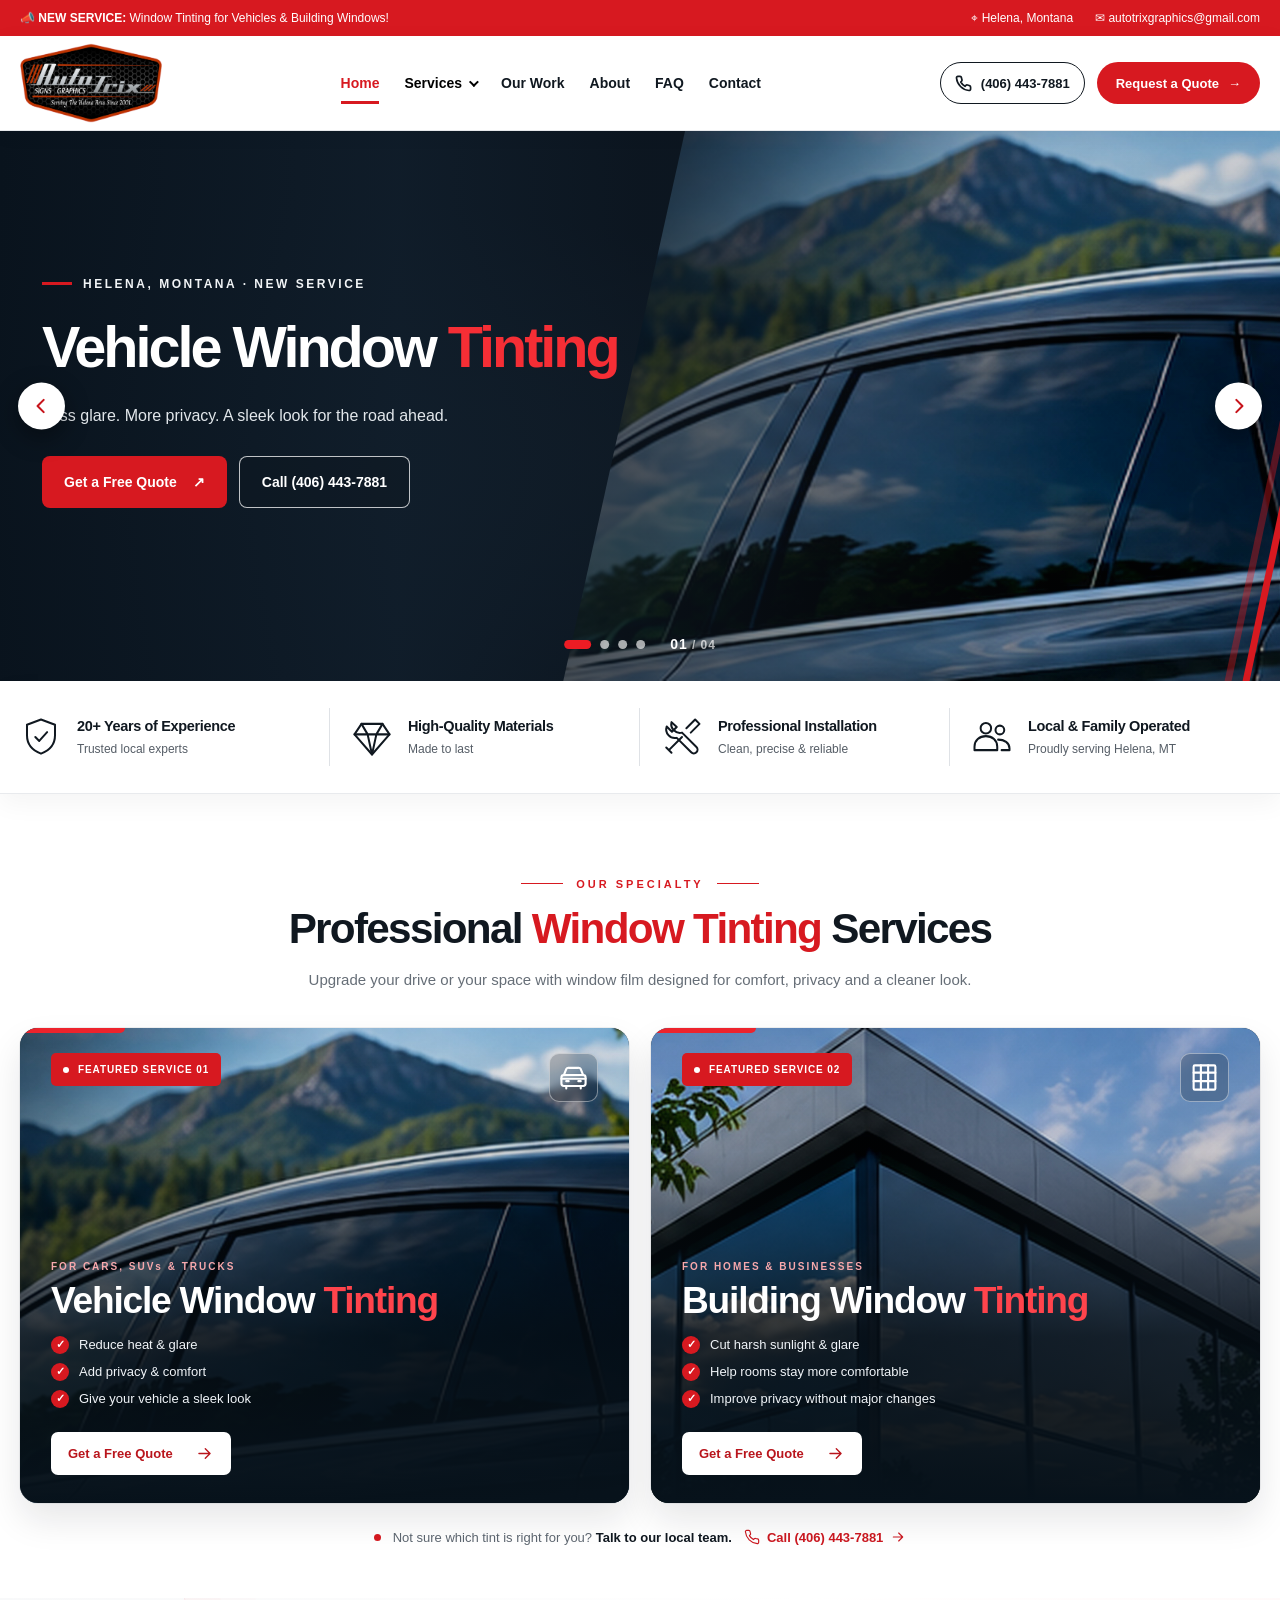
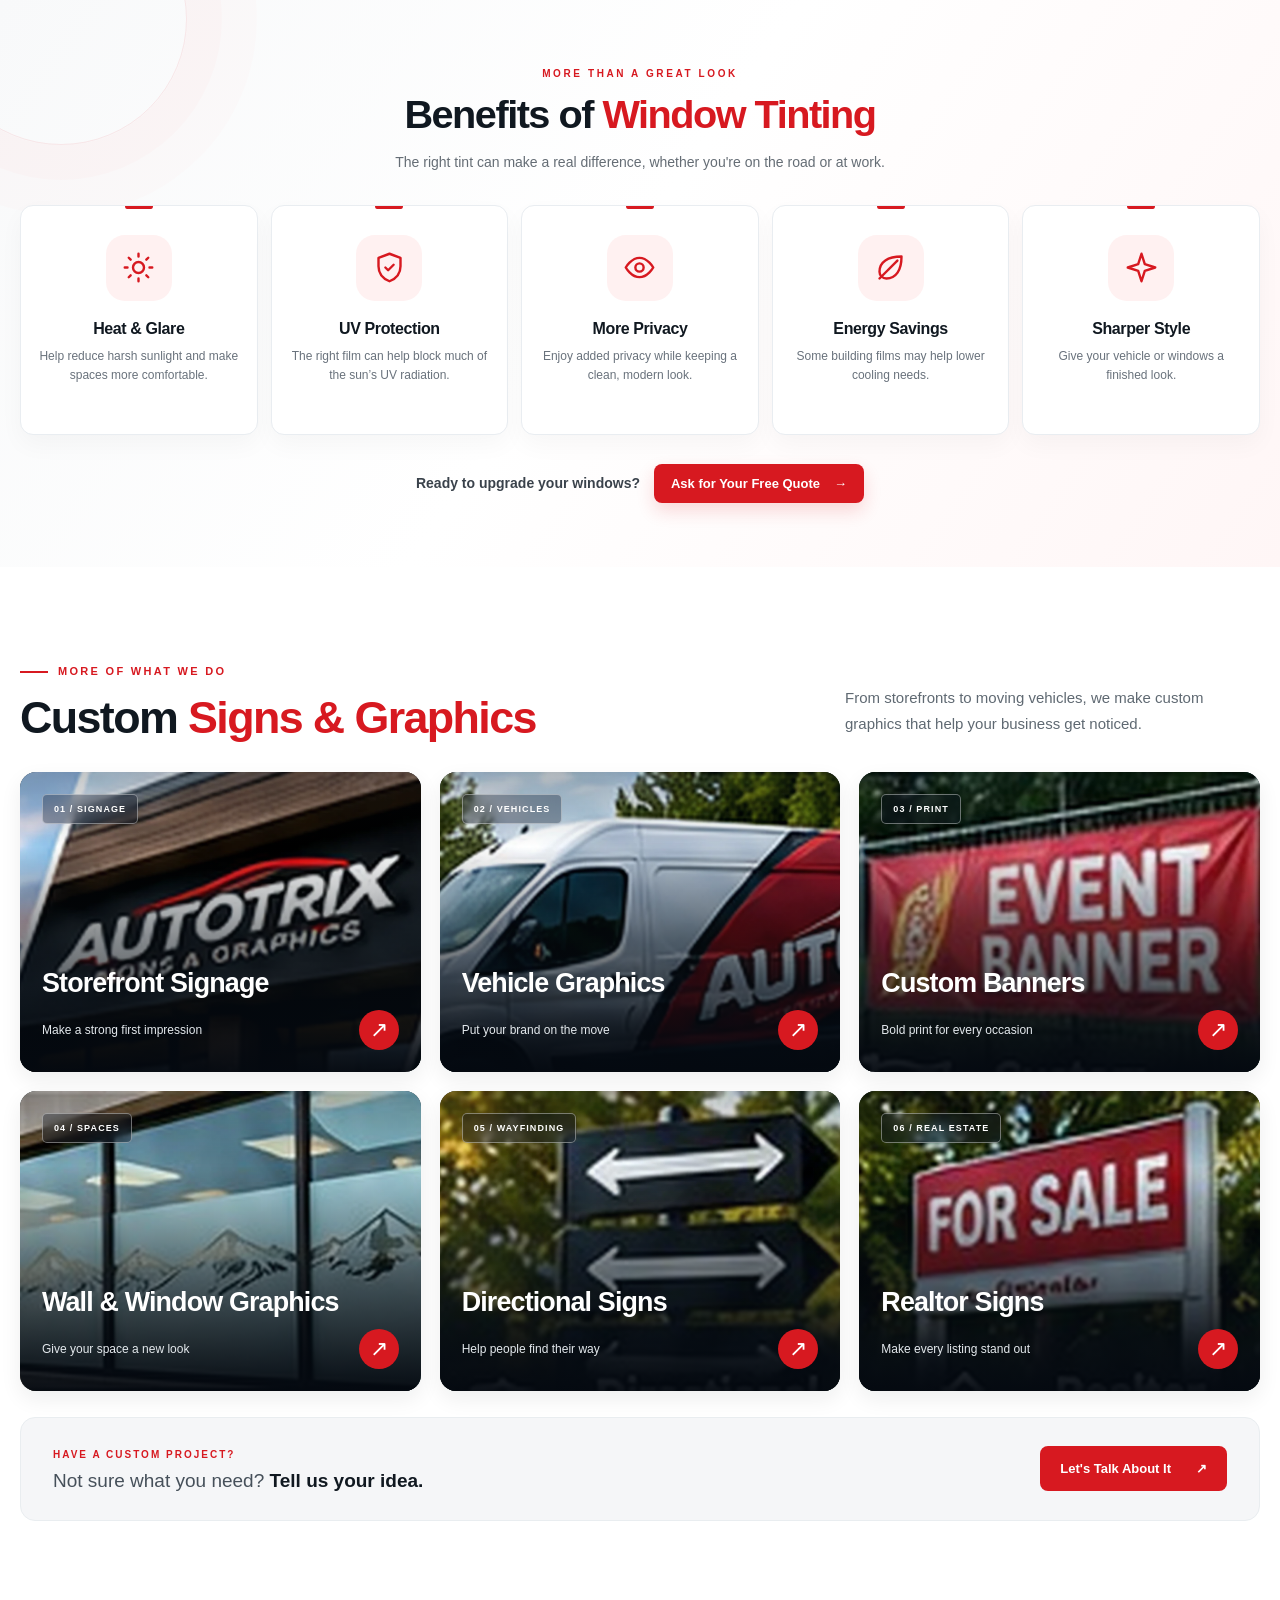
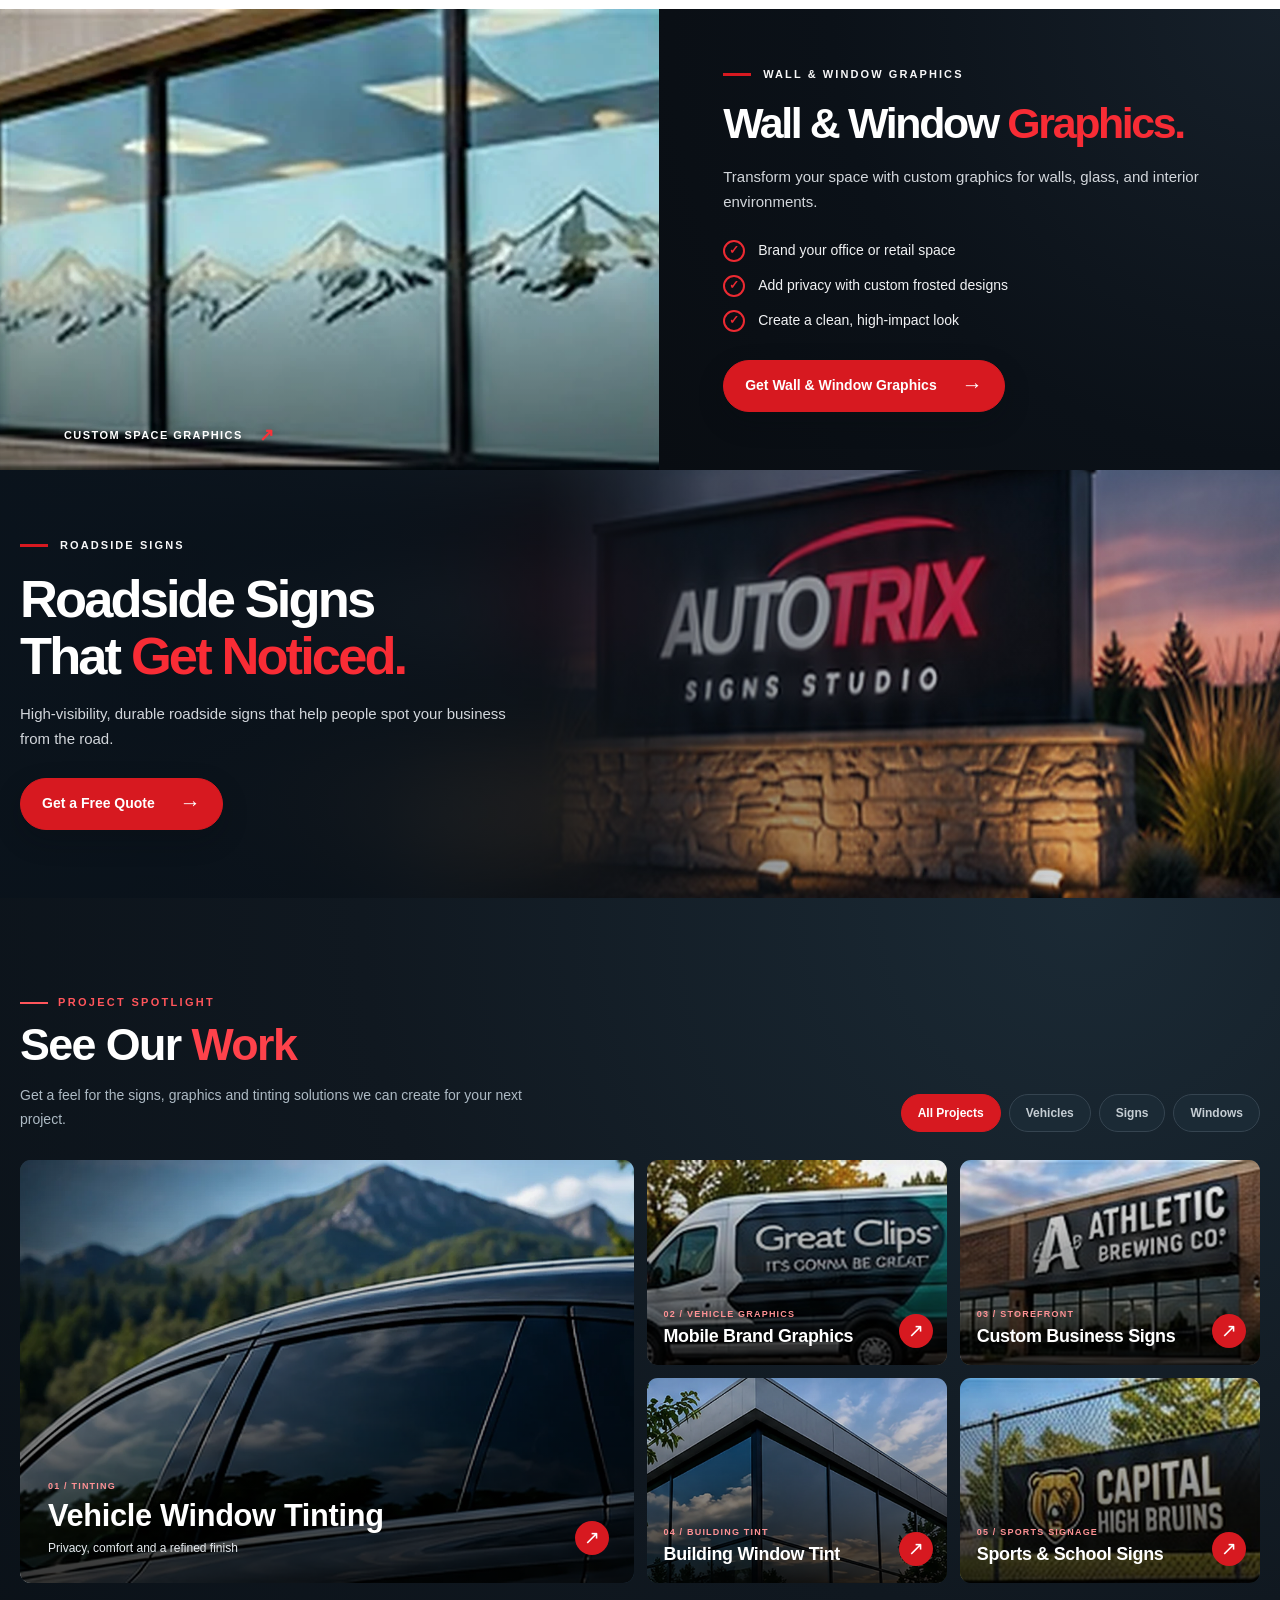
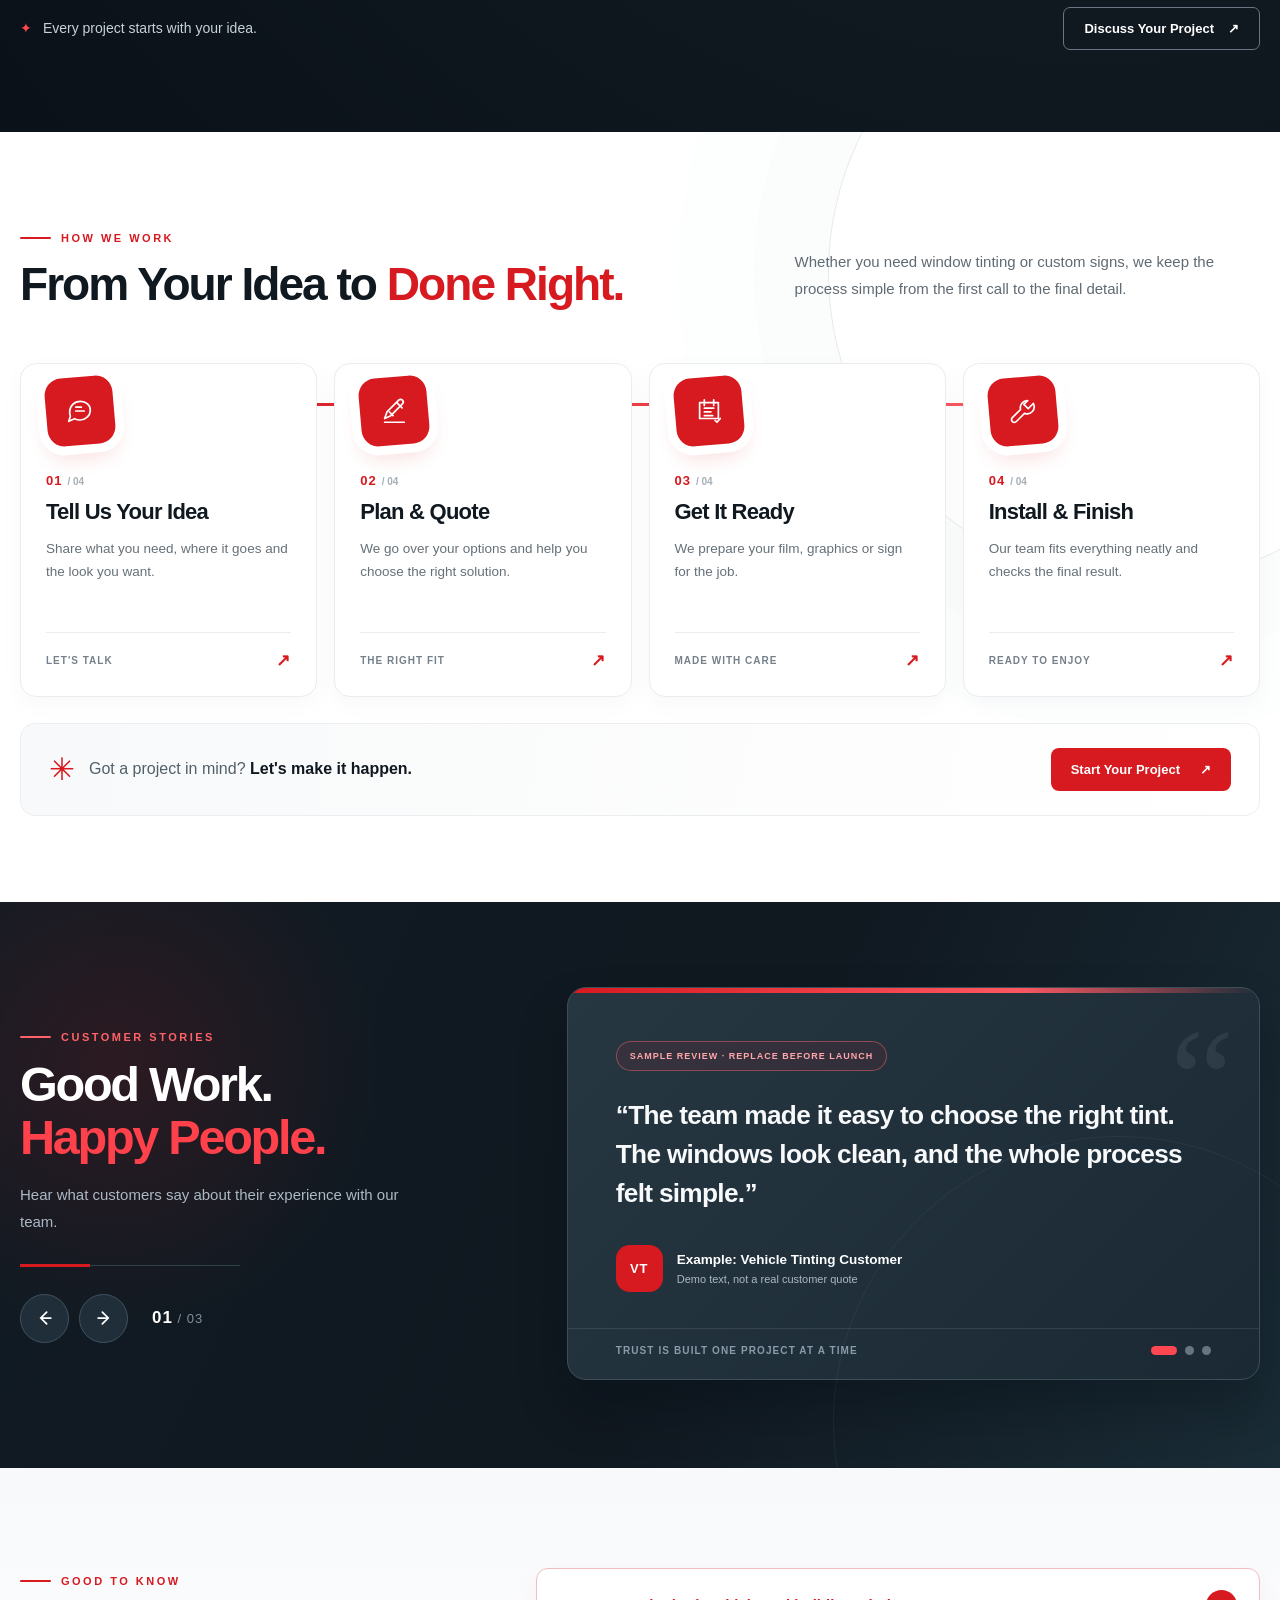
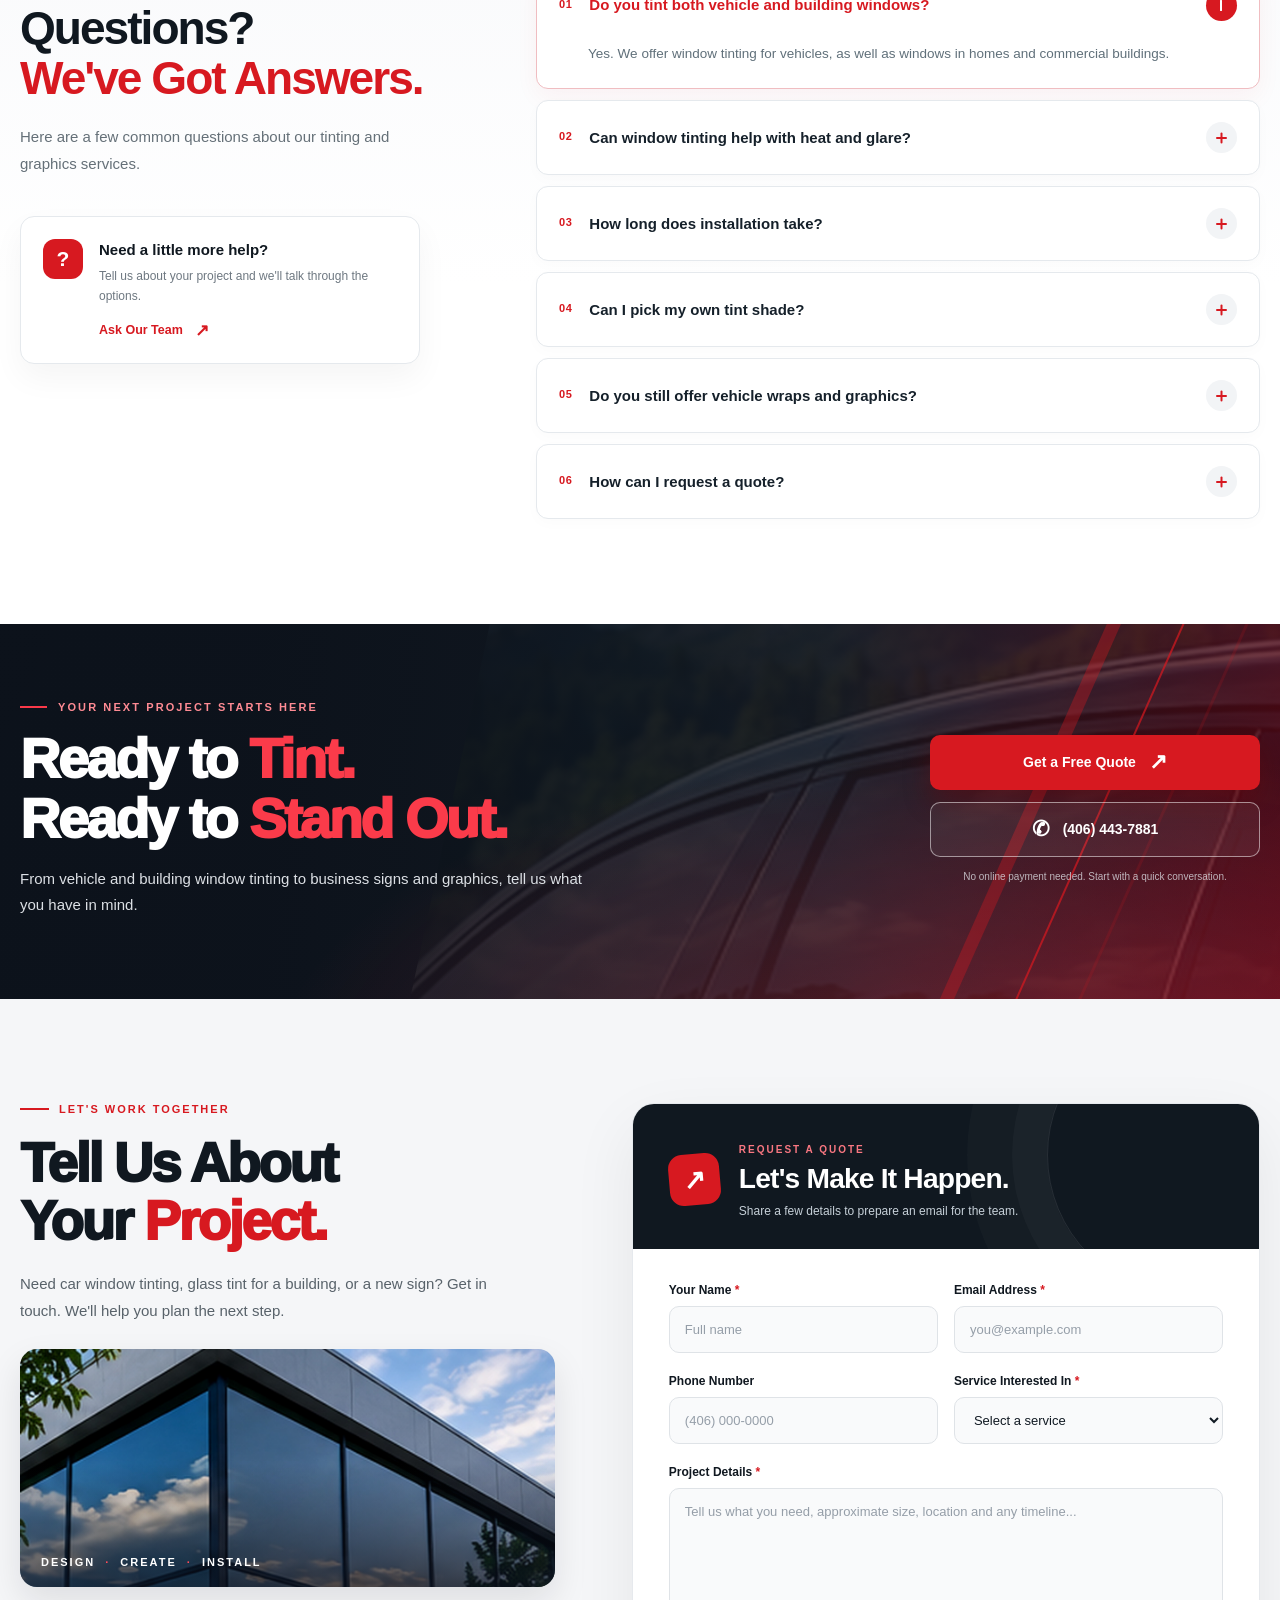
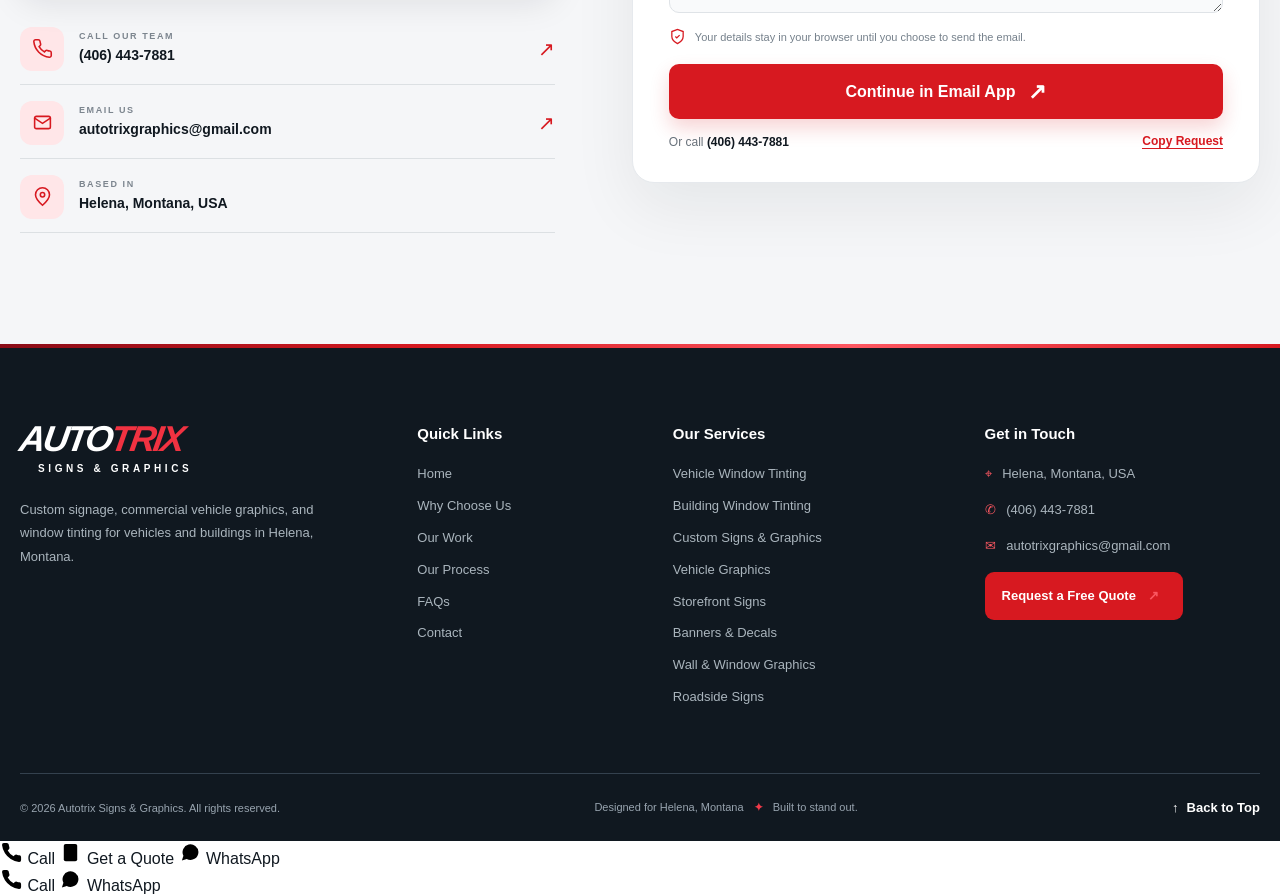
==== commit 814d6185: "Update index.html" ====
--- a/index.html
+++ b/index.html
@@ -662,5 +662,36 @@
     <div class="atx-final-footer-bottom"><p>© <span id="atx-current-year">2026</span> Autotrix Signs &amp; Graphics. All rights reserved.</p><span>Designed for Helena, Montana <b aria-hidden="true">✦</b> Built to stand out.</span><a href="#home" class="atx-final-backtop" aria-label="Back to top">↑ <span>Back to Top</span></a></div>
   </div>
 </footer>
+<!-- START: AUTOTRIX FLOATING CONTACTS (mobile + desktop) -->
+<div class="atx-floating-contacts" id="atx-floating-contacts">
+  <!-- Mobile: Call / Quote / WhatsApp -->
+  <nav class="atx-mobile-contact" aria-label="Quick contact options">
+    <a class="atx-contact-action atx-float-call" href="tel:+14064437881" aria-label="Call Autotrix at 406 443 7881">
+      <svg viewBox="0 0 24 24" width="23" height="23" aria-hidden="true" focusable="false"><path d="M22 16.92v3a2 2 0 0 1-2.18 2 19.8 19.8 0 0 1-8.63-3.07 19.5 19.5 0 0 1-6-6 19.8 19.8 0 0 1-3.08-8.7A2 2 0 0 1 4.1 2h3a2 2 0 0 1 2 1.72c.13.92.36 1.83.68 2.7a2 2 0 0 1-.45 2.11L8.06 9.8a16 16 0 0 0 6.14 6.14l1.27-1.27a2 2 0 0 1 2.11-.45c.87.32 1.78.55 2.7.68A2 2 0 0 1 22 16.92Z"/></svg>
+      <span>Call</span>
+    </a>
+    <a class="atx-contact-action atx-float-quote" href="#contact" aria-label="Go to quote form">
+      <svg viewBox="0 0 24 24" width="23" height="23" aria-hidden="true" focusable="false"><rect x="5" y="3" width="14" height="18" rx="2"/><path d="M9 8h6M9 12h6M9 16h4"/></svg>
+      <span>Get a Quote</span>
+    </a>
+    <a class="atx-contact-action atx-float-whatsapp" aria-label="WhatsApp number not set" aria-disabled="true" title="WhatsApp number not set">
+      <svg viewBox="0 0 24 24" width="23" height="23" aria-hidden="true" focusable="false"><path d="M20.3 11.5a8.3 8.3 0 0 1-12.2 7.3L3 20.4l1.6-4.9a8.3 8.3 0 1 1 15.7-4Z"/><path d="M8.3 8.5c.3-.5.6-.4.9 0l1 1.4c.2.3.2.5 0 .8l-.6.7a7.2 7.2 0 0 0 3 3l.7-.6c.3-.2.5-.2.8 0l1.4 1c.4.3.5.6 0 .9-.7.5-1.6.6-2.5.3a8.6 8.6 0 0 1-5-5c-.3-.9-.2-1.8.3-2.5Z"/></svg>
+      <span>WhatsApp</span>
+    </a>
+  </nav>
+
+  <!-- Desktop: Call / WhatsApp -->
+  <nav class="atx-desktop-contact" aria-label="Floating contact options">
+    <a class="atx-contact-action atx-float-call" href="tel:+14064437881" aria-label="Call Autotrix at 406 443 7881">
+      <svg viewBox="0 0 24 24" width="23" height="23" aria-hidden="true" focusable="false"><path d="M22 16.92v3a2 2 0 0 1-2.18 2 19.8 19.8 0 0 1-8.63-3.07 19.5 19.5 0 0 1-6-6 19.8 19.8 0 0 1-3.08-8.7A2 2 0 0 1 4.1 2h3a2 2 0 0 1 2 1.72c.13.92.36 1.83.68 2.7a2 2 0 0 1-.45 2.11L8.06 9.8a16 16 0 0 0 6.14 6.14l1.27-1.27a2 2 0 0 1 2.11-.45c.87.32 1.78.55 2.7.68A2 2 0 0 1 22 16.92Z"/></svg>
+      <span>Call</span>
+    </a>
+    <a class="atx-contact-action atx-float-whatsapp" aria-label="WhatsApp number not set" aria-disabled="true" title="WhatsApp number not set">
+      <svg viewBox="0 0 24 24" width="23" height="23" aria-hidden="true" focusable="false"><path d="M20.3 11.5a8.3 8.3 0 0 1-12.2 7.3L3 20.4l1.6-4.9a8.3 8.3 0 1 1 15.7-4Z"/><path d="M8.3 8.5c.3-.5.6-.4.9 0l1 1.4c.2.3.2.5 0 .8l-.6.7a7.2 7.2 0 0 0 3 3l.7-.6c.3-.2.5-.2.8 0l1.4 1c.4.3.5.6 0 .9-.7.5-1.6.6-2.5.3a8.6 8.6 0 0 1-5-5c-.3-.9-.2-1.8.3-2.5Z"/></svg>
+      <span>WhatsApp</span>
+    </a>
+  </nav>
+</div>
+<!-- END: AUTOTRIX FLOATING CONTACTS -->
 </body>
 </html>
